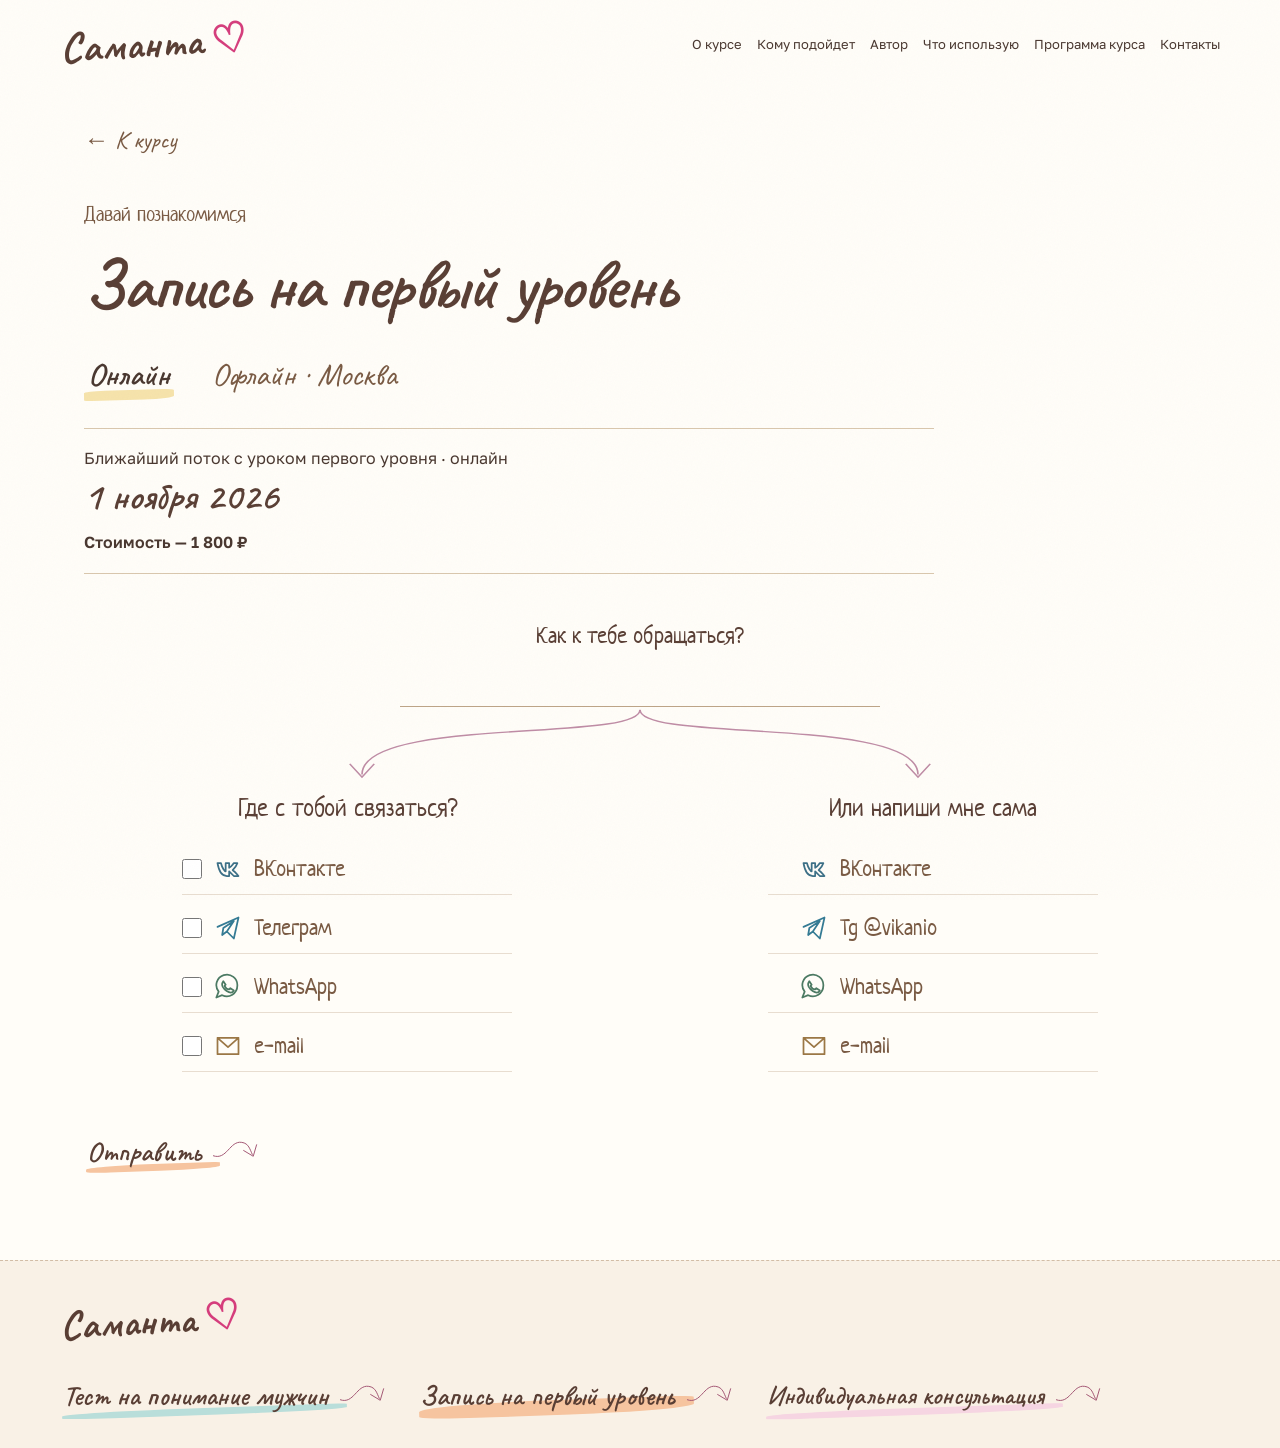
==== site/booking/index.html @ 92effe8f "Добавить подтверждение контактов перед отправкой" ====
<!doctype html><html lang="ru"><head><meta charset="utf-8"><meta name="viewport" content="width=device-width,initial-scale=1"><meta name="robots" content="noindex,nofollow"><title>Запись на встречу — Саманта</title><meta name="description" content="Запись на первый уровень курса Саманта и индивидуальную консультацию."><link rel="canonical" href="https://vikakhotian.github.io/types/booking/"><link rel="icon" href="../assets/favicon.svg" type="image/svg+xml"><link rel="preload" href="../assets/fonts/caveat.woff" as="font" type="font/woff" crossorigin><link rel="stylesheet" href="../styles.css?v=20"><link rel="stylesheet" href="../scrapbook.css?v=20"><link rel="stylesheet" href="../refinements.css?v=20"><link rel="stylesheet" href="../expressive.css?v=20"><link rel="stylesheet" href="../services.css?v=22"><script src="../site-config.js?v=21" defer></script><script src="../site-navigation.js?v=20" defer></script><script src="../page-shell.js?v=20" defer></script><script src="booking.js?v=22" defer></script></head><body class="booking-page"><a class="skip" href="#main">К содержанию</a><div class="reading-progress" aria-hidden="true"><span id="reading-progress"></span></div><header class="site-header"><a href="https://vikakhotian.github.io/types/" class="wordmark" aria-label="Саманта — на главную" data-site-home="">Саманта<span aria-hidden="true">♡</span></a><button id="menu-toggle" class="menu-toggle" aria-expanded="false" aria-controls="main-nav" aria-label="Открыть меню"><span></span><span></span></button><nav id="main-nav" aria-label="Основное меню"><a href="../#about-course">О курсе</a><a href="../#fit">Кому подойдет</a><a href="../#author">Автор</a><a href="../#methods">Что использую</a><a href="../#program">Программа курса</a><a href="https://vikakhotian.github.io/types/booking/" data-site-contact="">Контакты</a></nav></header><main id="main" class="service-main"><a class="service-back" data-site-home href="../">← К курсу</a><section class="booking-intro"><p class="service-kicker">Давай познакомимся</p><h1 id="booking-title">Запись на первый уровень</h1><div class="booking-tabs" role="tablist" aria-label="Формат первого уровня"><button class="booking-tab" id="format-online" type="button" role="tab" aria-selected="true" aria-controls="booking-offer-online" data-booking-format="online">Онлайн</button><button class="booking-tab" id="format-offline" type="button" role="tab" aria-selected="false" aria-controls="booking-offer-offline" tabindex="-1" data-booking-format="offline">Офлайн · Москва</button></div><div id="booking-offer"><div id="booking-offer-online" class="booking-offer" role="tabpanel" aria-labelledby="format-online"><p>Ближайший поток с уроком первого уровня · онлайн</p><p class="booking-date">1 ноября 2026</p><p class="booking-price">Стоимость — 1 800 ₽</p></div><div id="booking-offer-offline" class="booking-offer" role="tabpanel" aria-labelledby="format-offline" hidden><p>Предварительная дата урока первого уровня · офлайн</p><p class="booking-date">8 ноября 2026</p><p>Предварительная локация — лофт в центре Москвы</p><p class="booking-price">Стоимость — 3 500 ₽</p></div></div></section><div class="booking-choice-intro"><div class="form-field"><label for="booking-name">Как к тебе обращаться?</label><input id="booking-name" name="name" class="text-input" type="text" autocomplete="name" minlength="2" maxlength="80" required form="booking-form"></div><svg class="contact-branches" viewbox="0 0 1000 90" preserveaspectratio="none" fill="none" stroke="currentColor" stroke-width="1.5" aria-hidden="true"><path d="M500 3C500 40 250 10 250 76m-11-12 11 15 11-15M500 3C500 40 750 10 750 76m-11-12 11 15 11-15"></path></svg></div><div class="booking-layout"><noscript><style>#booking-form{display:none}</style><p>Для записи через форму включи JavaScript. Можно также <a href="https://t.me/vikanio">написать Вике в Telegram</a>.</p></noscript><form id="booking-form" novalidate><fieldset class="contact-methods"><legend>Где с тобой связаться?</legend><p class="field-help">Выбери один или несколько способов</p><div class="channel-options"><label><input type="checkbox" name="channel" value="vk"><svg class="contact-channel-icon channel-vk" viewbox="0 0 24 24" fill="none" stroke="currentColor" stroke-width="1.5" stroke-linecap="round" stroke-linejoin="round" aria-hidden="true"><path d="M3 7h3c1 4 3 7 4 7V7h3v4c2-1 3-3 4-4h3c-1 3-3 5-4 6 2 1 4 4 5 5h-4l-4-4v4h-2C6 18 4 13 3 7Z"></path></svg> ВКонтакте</label><label><input type="checkbox" name="channel" value="telegram"><svg class="contact-channel-icon channel-telegram" viewbox="0 0 24 24" fill="none" stroke="currentColor" stroke-width="1.5" stroke-linecap="round" stroke-linejoin="round" aria-hidden="true"><path d="m3 11 18-8-4 18-6-6-4 3 1-6 9-6-6 9"></path></svg> Телеграм</label><label><input type="checkbox" name="channel" value="whatsapp"><svg class="contact-channel-icon channel-whatsapp" viewbox="0 0 24 24" fill="none" stroke="currentColor" stroke-width="1.5" stroke-linecap="round" stroke-linejoin="round" aria-hidden="true"><path d="M20 11a9 9 0 0 1-13 8l-5 2 2-5A9 9 0 1 1 20 11Z"></path><path d="m8 7 2 3-1 1c1 2 2 3 4 3l1-1 3 2c-2 5-11-2-10-6Z"></path></svg> WhatsApp</label><label><input type="checkbox" name="channel" value="email"><svg class="contact-channel-icon channel-email" viewbox="0 0 24 24" fill="none" stroke="currentColor" stroke-width="1.5" stroke-linecap="round" stroke-linejoin="round" aria-hidden="true"><path d="M3 5h18v14H3Zm0 0 9 8 9-8"></path></svg> e-mail</label></div></fieldset><div id="channel-fields"><div class="channel-pane" data-channel="vk" hidden><label for="contact-vk">ID или короткое имя ВКонтакте</label><input id="contact-vk" class="text-input" name="vk" type="text" placeholder="id123456789" maxlength="100" autocomplete="off" disabled></div><div class="channel-pane" data-channel="telegram" hidden><label for="contact-telegram">Юзернейм в Телеграме</label><input id="contact-telegram" class="text-input" name="telegram" type="text" placeholder="@your_name" maxlength="64" autocomplete="off" disabled></div><div class="channel-pane" data-channel="whatsapp" hidden><label for="contact-whatsapp">Номер телефона для WhatsApp</label><input id="contact-whatsapp" class="text-input" name="whatsapp" type="tel" placeholder="+7 900 123-45-67" maxlength="30" autocomplete="tel" disabled></div><div class="channel-pane" data-channel="email" hidden><label for="contact-email">Твой e-mail</label><input id="contact-email" class="text-input" name="email" type="email" placeholder="name@example.com" maxlength="160" autocomplete="email" disabled></div></div><div class="booking-honeypot" aria-hidden="true"><label>Сайт<input name="website" type="text" tabindex="-1" autocomplete="off"></label></div><p id="booking-error" class="booking-error" role="alert"></p><button id="booking-submit" class="cta primary" type="submit" disabled>Отправить<svg xmlns="http://www.w3.org/2000/svg" class="action-arrow" viewbox="0 0 100 60" fill="none" stroke="currentColor" stroke-width="2" stroke-linecap="round" aria-hidden="true"><path d="M5 40C33 50 39 8 64 12c15 2 17 15 22 25M68 29l20 12 7-24"></path></svg></button></form><aside class="booking-aside"><h2>Или напиши мне сама</h2><div class="direct-contacts" aria-label="Контакты Вики"><a class="direct-social" data-direct-social="vk" target="_blank" rel="noopener noreferrer" href="https://vk.ru/vikanio"><svg class="direct-contact-icon channel-vk" viewbox="0 0 24 24" fill="none" stroke="currentColor" stroke-width="1.5" stroke-linecap="round" stroke-linejoin="round" aria-hidden="true"><path d="M3 7h3c1 4 3 7 4 7V7h3v4c2-1 3-3 4-4h3c-1 3-3 5-4 6 2 1 4 4 5 5h-4l-4-4v4h-2C6 18 4 13 3 7Z"></path></svg><span>ВКонтакте</span></a><a class="direct-social" data-direct-social="telegram" data-direct-telegram target="_blank" rel="noopener noreferrer" href="https://t.me/vikanio"><svg class="direct-contact-icon channel-telegram" viewbox="0 0 24 24" fill="none" stroke="currentColor" stroke-width="1.5" stroke-linecap="round" stroke-linejoin="round" aria-hidden="true"><path d="m3 11 18-8-4 18-6-6-4 3 1-6 9-6-6 9"></path></svg><span>Tg @vikanio</span></a><a class="direct-social" data-direct-social="whatsapp" target="_blank" rel="noopener noreferrer" href="https://wa.me/79162501475"><svg class="direct-contact-icon channel-whatsapp" viewbox="0 0 24 24" fill="none" stroke="currentColor" stroke-width="1.5" stroke-linecap="round" stroke-linejoin="round" aria-hidden="true"><path d="M20 11a9 9 0 0 1-13 8l-5 2 2-5A9 9 0 1 1 20 11Z"></path><path d="m8 7 2 3-1 1c1 2 2 3 4 3l1-1 3 2c-2 5-11-2-10-6Z"></path></svg><span>WhatsApp</span></a><a class="direct-social" data-direct-social="email" href="mailto:vhotyan@gmail.com"><svg class="direct-contact-icon channel-email" viewbox="0 0 24 24" fill="none" stroke="currentColor" stroke-width="1.5" stroke-linecap="round" stroke-linejoin="round" aria-hidden="true"><path d="M3 5h18v14H3Zm0 0 9 8 9-8"></path></svg><span>e-mail</span></a></div></aside></div><p id="booking-status" class="booking-status" role="status" aria-live="polite"></p></main><footer class="footer"><div class="footer-inner"><a class="wordmark" data-site-home href="https://vikakhotian.github.io/types/">Саманта<span aria-hidden="true">♡</span></a><div class="ctas"><a class="cta primary" data-site-test href="../test/">Тест на понимание мужчин<svg xmlns="http://www.w3.org/2000/svg" class="action-arrow" viewbox="0 0 100 60" fill="none" stroke="currentColor" stroke-width="2" stroke-linecap="round" aria-hidden="true"><path d="M5 40C33 50 39 8 64 12c15 2 17 15 22 25M68 29l20 12 7-24"></path></svg></a><a class="cta secondary" data-site-contact href="https://vikakhotian.github.io/types/booking/">Запись на первый уровень<svg xmlns="http://www.w3.org/2000/svg" class="action-arrow" viewbox="0 0 100 60" fill="none" stroke="currentColor" stroke-width="2" stroke-linecap="round" aria-hidden="true"><path d="M5 40C33 50 39 8 64 12c15 2 17 15 22 25M68 29l20 12 7-24"></path></svg></a><a class="cta consultation-footer" data-site-consultation href="https://vikakhotian.github.io/types/consultation/">Индивидуальная консультация<svg class="action-arrow" viewbox="0 0 100 60" fill="none" stroke="currentColor" stroke-width="2" stroke-linecap="round" aria-hidden="true"><path d="M5 40C33 50 39 8 64 12c15 2 17 15 22 25M68 29l20 12 7-24"></path></svg></a></div></div></footer><button id="back-top" class="back-top" aria-label="Наверх" hidden><svg class="icon " viewbox="0 0 24 24" fill="none" stroke="currentColor" stroke-width="1.5" stroke-linecap="round" stroke-linejoin="round" aria-hidden="true"><path d="M3 12h17m-6-6 6 6-6 6"></path></svg></button></body></html>
---- site/styles.css ----
@font-face{font-family:Caveat;src:url('assets/fonts/caveat.woff') format('woff');font-weight:400 700;font-display:swap}@font-face{font-family:Golos;src:url('assets/fonts/golostext.woff') format('woff');font-weight:400 900;font-display:swap}
:root{--paper:#fbf7ef;--ink:#263632;--green:#17473f;--rose:#a83d56;--pink:#f3d7d8;--line:#c9ccc0;--gold:#987744;--muted:#59645b;--hand:Caveat,'Segoe Print',cursive;--body:Golos,'Trebuchet MS',sans-serif;scroll-behavior:smooth;scroll-padding-top:100px;color:var(--ink);background:var(--paper);font-family:var(--body);font-size:16px}
*{box-sizing:border-box}body{margin:0;overflow-x:clip}body::before{content:'';position:fixed;inset:0;pointer-events:none;z-index:100;opacity:.035;background-image:url("data:image/svg+xml,%3Csvg xmlns='http://www.w3.org/2000/svg' width='150' height='150'%3E%3Cfilter id='n'%3E%3CfeTurbulence type='fractalNoise' baseFrequency='.7' numOctaves='3' stitchTiles='stitch'/%3E%3C/filter%3E%3Cpath fill='%23000' filter='url(%23n)' opacity='.6' d='M0 0h150v150H0z'/%3E%3C/svg%3E")}
button,a,input,summary{-webkit-tap-highlight-color:transparent}button,input{font:inherit}button,a{touch-action:manipulation}button{color:inherit}a{color:inherit;text-decoration-thickness:1px;text-underline-offset:5px}button{cursor:pointer}button[aria-disabled=true]{cursor:default}button:focus-visible,a:focus-visible,summary:focus-visible,input:focus-visible,[tabindex]:focus-visible{outline:3px solid var(--rose);outline-offset:5px}button:disabled{cursor:default}button:disabled svg{opacity:.28}img{max-width:100%}figure{margin:0}p{line-height:1.65;margin:0 0 18px}h1,h2,h3{margin:0;font-weight:600}h2{font-family:var(--hand);font-size:clamp(40px,4.8vw,62px);line-height:1.04;font-weight:600}section[id]{scroll-margin-top:105px}.section{max-width:1160px;margin:0 auto;padding:88px 0}.icon{width:24px;height:24px;display:block;flex-shrink:0}.sr-only{position:absolute;width:1px;height:1px;padding:0;margin:-1px;overflow:hidden;clip:rect(0,0,0,0);white-space:nowrap;border:0}.skip{position:fixed;top:10px;left:16px;z-index:300;background:var(--green);color:white;padding:12px 20px;transform:translateY(-150%)}.skip:focus{transform:translateY(0)}
.reading-progress{position:fixed;top:0;left:0;width:100%;height:3px;z-index:220;background:transparent}.reading-progress span{display:block;transform-origin:left;width:100%;height:100%;background:var(--rose);transform:scaleX(0)}.site-header{max-width:1280px;margin:0 auto;padding:22px 60px 18px;display:flex;align-items:center;justify-content:space-between;gap:30px;border-bottom:1px solid var(--line);position:relative;z-index:50}.wordmark{font-family:var(--hand);font-weight:700;font-size:40px;line-height:1;text-decoration:none;white-space:nowrap;display:flex;align-items:center;gap:10px;color:var(--green)}.wordmark span{font-size:35px;color:var(--rose);transform:rotate(-12deg)}.site-header nav{display:flex;gap:25px;align-items:center}.site-header nav a{font-size:13px;white-space:nowrap;text-decoration:none;padding:9px 0;border-bottom:1px solid transparent}.site-header nav a:hover{border-color:var(--rose);color:var(--rose)}.menu-toggle{display:none}
.hero{padding-top:52px;padding-bottom:72px;position:relative;display:grid;grid-template-columns:minmax(0,1fr) 330px;gap:42px;align-items:center}.course-label{font-family:var(--body);font-size:15px;font-weight:500;line-height:1.3;display:block;margin-bottom:14px;letter-spacing:.02em}.hero-title{display:block;font-family:var(--hand);font-size:clamp(62px,6.2vw,87px);line-height:.9;font-weight:600;letter-spacing:-.02em;color:var(--green);max-width:740px}.hero h1{margin-bottom:32px}.hero-statements{display:grid;gap:18px}.hero-statement p{margin:0}.statement-lead{font-weight:600;font-size:18px;line-height:1.55}.statement-detail{font-size:16px;line-height:1.65;color:var(--muted)}.hero-figure{position:relative;isolation:isolate;align-self:center}.hero-figure img{display:block;position:relative;z-index:2;width:100%;height:480px;object-fit:contain;object-position:center;filter:drop-shadow(0 8px 6px #2636320b)}.hero-outline{position:absolute;inset:8% 4% 3%;border:1px solid #b19b7a;border-radius:49% 46% 45% 51%;transform:rotate(5deg);z-index:0}.hero-outline:after{content:'';position:absolute;inset:7px -8px -5px 8px;border:1px solid #b19b7a55;border-radius:46% 49% 47% 50%}.drawn-arrow{width:155px;height:85px;color:var(--rose)}.hero-figure>.drawn-arrow{position:absolute;width:140px;bottom:-24px;left:-62px;transform:rotate(48deg);z-index:3}.ctas{display:flex;gap:12px;flex-wrap:wrap;margin-top:28px}.cta{border:1.3px solid var(--green);border-radius:4px 9px 5px 8px;background:none;min-height:52px;display:inline-flex;align-items:center;justify-content:space-between;gap:16px;padding:14px 18px;font-size:13px;font-weight:500;line-height:1.4;transition:background .18s}.cta svg{width:19px;height:19px}.cta.primary{background:var(--green);color:#fff}.cta.secondary{color:var(--green)}.cta.secondary:hover{background:#e4e9df}.cta.primary:hover{background:#113c34}
.topics-section{padding-top:60px;border-top:1px solid var(--line)}.intro{display:grid;grid-template-columns:1fr .95fr;gap:70px;align-items:start;margin-bottom:50px}.intro-title{font-size:47px;line-height:1.06;max-width:540px}.intro-copy{font-size:17px;margin:7px 0 0;max-width:520px}.carousel-shell{position:relative}.topic-track{display:grid;grid-auto-flow:column;grid-auto-columns:calc((100% - 40px)/3);gap:20px;overflow-x:auto;scroll-snap-type:x mandatory;scrollbar-width:none;padding:12px 1px 18px}.topic-track::-webkit-scrollbar,.review-track::-webkit-scrollbar{display:none}.insert{background:#fffcf5;border:1px solid #7f8d7a;border-radius:3px 6px 3px 4px;padding:18px 19px 27px;text-align:left;position:relative;display:flex;flex-direction:column;align-items:stretch;scroll-snap-align:start;box-shadow:3px 4px 0 #26363209;transition:border-color .15s}.insert:hover{border-color:var(--rose)}.insert:nth-child(3n+2){border-color:#bc8f96}.insert:nth-child(3n){border-color:#ab9a74}.insert-top{display:flex;justify-content:space-between;gap:8px;align-items:center}.insert-title{font-family:var(--hand);font-size:37px;line-height:1.05;font-weight:600;position:relative;z-index:1}.insert-title::after{content:'';position:absolute;left:-6px;right:-5px;height:15px;bottom:-1px;background:#dde6d5;z-index:-1;transform:rotate(-2deg);border-radius:40% 20% 30% 15%}.insert:nth-child(3n+2) .insert-title::after{background:#f3d7d8}.insert:nth-child(3n) .insert-title::after{background:#eee2c3}.insert-index{font-size:10px;color:var(--muted);letter-spacing:.05em}.scene{display:block;background-image:url('assets/scenes.webp');background-size:300% 300%;background-repeat:no-repeat;background-color:#fbf7ef;aspect-ratio:1}.scene-0{background-position:0 0}.scene-1{background-position:50% 0}.scene-2{background-position:100% 0}.scene-3{background-position:0 50%}.scene-4{background-position:50% 50%}.scene-5{background-position:100% 50%}.scene-6{background-position:0 100%}.scene-7{background-position:50% 100%}.scene-8{background-position:100% 100%}.insert .scene{margin:13px -6px 18px;mix-blend-mode:multiply}.insert-question{font-size:17px;line-height:1.55;min-height:80px;padding-bottom:10px}.enlarge{position:absolute;right:11px;bottom:10px;color:var(--green)}.enlarge .icon{width:15px;height:15px}.carousel-controls{display:flex;align-items:center;justify-content:center;gap:26px;margin-top:10px}.round-control{border:1px solid #a6afa0;width:42px;height:42px;display:inline-flex;align-items:center;justify-content:center;padding:10px;background:transparent;border-radius:50%;flex-shrink:0}.round-control:hover:not(:disabled){border-color:var(--green);background:#e4e9df}.round-control .icon{width:20px;height:20px}.left{transform:rotate(180deg)}.dots{display:flex;gap:0}.dots button{border:0;background:transparent;width:30px;height:36px;display:grid;place-items:center;padding:0}.dots button:before{content:'';display:block;width:8px;height:8px;border:1px solid var(--green);border-radius:50%;background:transparent}.dots button[aria-current=true]:before{background:var(--green)}.many-questions{font-family:var(--hand);font-weight:600;color:var(--rose);font-size:47px;line-height:1.2;text-align:right;margin:24px 30px 58px;transform:rotate(-3deg)}.course-summary{display:grid;grid-template-columns:1fr 1fr;gap:70px;padding-top:42px;border-top:1px dashed #bac1b0;align-items:start}.course-summary h2{font-size:40px;line-height:1.1}.course-summary p{font-size:17px;margin:0 0 12px}
.fit-section{display:grid;grid-template-columns:1fr 1fr;padding:0;border-top:1px solid var(--line);border-bottom:1px solid var(--line)}.fit-column{padding:48px 42px 46px 28px}.fit-column h2{font-size:48px;margin-bottom:28px}.fit-column.yes{background:#e9eee3;border-radius:5px 0 0 3px}.fit-column.no{border-left:1px solid var(--line);padding-left:45px;background:#f5ebe4}.fit-column.no h2{color:#793a40}.fit-column ul{list-style:none;padding:0;margin:0;display:grid;gap:23px}.fit-column li{display:flex;align-items:flex-start;gap:16px;font-size:16px;line-height:1.65}.fit-column li svg{width:24px;margin-top:4px;color:var(--green)}.fit-column.no li svg{width:19px;color:#934959}
.author-section{padding-top:100px;padding-bottom:70px}.author-heading{margin-bottom:40px}.author-heading h2{display:flex;align-items:baseline;gap:24px;flex-wrap:wrap}.author-label{font-family:var(--body);font-size:16px;line-height:1.5;font-weight:400}.author-name{font-family:var(--hand);font-size:74px;color:var(--green);line-height:1}.author-layout{display:grid;grid-template-columns:360px 1fr;gap:65px;align-items:start}.author-video{position:sticky;top:35px}.video-invite{font-family:var(--hand);font-size:31px;line-height:1.15;max-width:325px;padding-right:25px;margin:4px 0 35px}.author-video>.drawn-arrow{position:absolute;right:-12px;top:12px;width:100px;transform:rotate(-22deg)}.video-circle{position:relative;border-radius:50%;padding:7px;border:1px solid #a18b68;aspect-ratio:1;background:#fff}.video-circle:after{content:'';position:absolute;inset:-5px 3px 2px -4px;border:1px solid #9d8c6f66;border-radius:48% 51% 49% 48%;pointer-events:none}.video-circle video{display:block;width:100%;height:100%;object-fit:cover;border-radius:50%}.video-overlay{position:absolute;left:50%;top:50%;transform:translate(-50%,-50%);width:66px;height:66px;border-radius:50%;border:1px solid #fff;background:#17473fe8;color:#fff;display:grid;place-items:center;box-shadow:0 0 0 7px #fbf7ef33}.video-overlay svg{width:24px;height:24px;margin-left:3px}.video-overlay[hidden]{display:none}.player-controls{display:flex;align-items:center;gap:8px;margin-top:17px;max-width:100%}.player-controls .round-control{height:34px;width:34px;padding:8px;border-color:transparent}.player-controls .icon{width:16px;height:16px}.player-controls input{width:0;min-width:30px;flex:1;accent-color:var(--green);height:25px}.player-controls>span{font-size:11px;font-variant-numeric:tabular-nums;min-width:31px}.video-player:fullscreen{display:flex;flex-direction:column;align-items:center;justify-content:center;background:var(--paper);padding:25px}.video-player:fullscreen .video-circle{width:min(75vh,75vw)}.video-player:fullscreen .player-controls{width:400px;max-width:90vw}.video-error{font-size:13px;margin-top:12px}.author-notes{display:grid;gap:18px;padding-top:1px}.author-note{font-size:16px;line-height:1.75;padding:0 0 0 22px;border-left:1px solid #a0ad98;margin:0}.author-note.note-0{padding:21px 24px;background:#f0e3d4;border:0;border-radius:4px 15px 4px 3px;position:relative}.author-note.note-0:before{content:'';position:absolute;left:-13px;top:24px;border-width:8px 14px 8px 0;border-style:solid;border-color:transparent #f0e3d4 transparent transparent}.author-note.note-1{border:0;padding:0 4px;font-size:17px}.author-note.note-3{border-color:#b496a0}.author-note.note-5{border-color:#c5a76b}.author-note.note-6{background:#e9eee3;padding:20px 24px;border:0;border-radius:4px 4px 15px 4px}.author-note.note-7{font-family:var(--hand);font-size:34px;line-height:1.1;color:var(--green);border:0;padding-left:0}
.reviews-section{border-top:1px solid var(--line);padding-top:55px;padding-bottom:65px}.section-title-row{display:flex;justify-content:space-between;align-items:center;gap:24px;margin-bottom:30px}.section-title-row h2{font-size:51px}.review-controls{display:flex;gap:9px}.review-track{display:grid;grid-auto-flow:column;grid-auto-columns:270px;gap:20px;overflow-x:auto;scrollbar-width:none;scroll-snap-type:x mandatory;padding:8px 2px 16px}.review{text-align:left;border:0;border-top:1px solid #8d9f87;border-bottom:1px solid #8d9f87;background:transparent;padding:20px 8px 29px;position:relative;scroll-snap-align:start;min-height:180px}.review:nth-child(even){border-color:#b98f98}.review-author{display:flex;align-items:center;gap:10px;margin-bottom:14px}.review-avatar{width:41px;height:42px;border:1px solid var(--green);border-radius:46% 51% 45% 49%;display:grid;place-items:center;font-family:var(--hand);font-size:24px;flex-shrink:0;background:#e9eee3}.review:nth-child(even) .review-avatar{background:#f4dfe0}.review-name{font-size:12px;font-weight:500;line-height:1.5}.review-quote{display:-webkit-box;-webkit-line-clamp:4;-webkit-box-orient:vertical;overflow:hidden;font-size:13px;line-height:1.65}.review-more{position:absolute;bottom:9px;right:8px}.review-more svg{width:13px;height:13px}.review-footnote{font-size:11px;color:var(--muted);margin:12px 0 0}
.program-section{padding-top:65px;border-top:1px solid var(--line)}.program-section>h2{margin-bottom:42px;font-size:63px}.levels{padding-left:22px;position:relative}.levels:before{content:'';position:absolute;top:30px;bottom:30px;left:48px;border-left:1px dashed #8fa082}.level{position:relative;margin-bottom:12px;background:var(--paper);border:1px solid #c0c5b7;border-radius:4px 9px 4px 6px}.level:nth-child(3n+2){border-color:#d1b4b4}.level:nth-child(3n){border-color:#cbbb9a}.level summary{list-style:none;display:flex;align-items:center;gap:26px;cursor:pointer;padding:24px 25px 24px 0;min-height:104px}.level summary::-webkit-details-marker{display:none}.level-badge{margin-left:-23px;border:1px solid #8fa082;background:var(--paper);border-radius:46% 49% 51% 48%;width:54px;height:54px;display:grid;place-items:center;flex-shrink:0;transform:rotate(-5deg)}.level-badge svg{width:27px;height:27px;transform:rotate(5deg)}.level-heading{display:flex;align-items:baseline;flex-wrap:wrap;gap:7px 15px;flex:1;min-width:0}.level-number{font-size:12px;color:var(--muted);white-space:nowrap}.level-title{font-family:var(--hand);font-weight:600;font-size:35px;line-height:1.1;max-width:790px}.level-toggle{width:21px;height:21px;flex-shrink:0;position:relative}.level-toggle:before,.level-toggle:after{content:'';position:absolute;width:17px;height:1px;background:var(--green);left:2px;top:10px}.level-toggle:after{transform:rotate(90deg)}.level[open] .level-toggle:after{display:none}.level[open]{background:#fffdf8}.level-description{padding:0 68px 28px 57px;max-width:1000px}.level-description p{font-size:16px;line-height:1.8;margin:0 0 12px}.level-description p:last-child{margin:0}.program-cta{display:flex;justify-content:center;margin-top:32px}.program-cta .ctas{margin:0}.bonuses-section{padding-top:12px;padding-bottom:90px}.bonuses-section>h2{font-size:65px;margin-bottom:40px}.bonuses{display:grid;grid-template-columns:1fr 1fr 1fr;gap:25px}.bonus{border:1px solid #b09e7d;padding:28px 25px 26px;position:relative;background:#f4e8ce;border-radius:3px 4px 5px 3px;transform:rotate(-1deg)}.bonus-1{background:#e9eee3;border-color:#96a28b;transform:rotate(1deg)}.bonus-2{background:#f5e2e1;border-color:#ba9c9f;transform:rotate(-.5deg)}.bonus>.icon{width:35px;height:35px;margin-bottom:20px}.bonus p{font-size:16px;line-height:1.75;margin:0}.bonus-pin{position:absolute;left:calc(50% - 24px);top:-10px;width:49px;height:20px;background:#e4d4ae99;transform:rotate(6deg);border-left:2px dashed #f8f1e2;border-right:2px dashed #f8f1e2}
.footer{background:#e9eee3;border-top:1px solid #c0c5b7;padding:40px 30px 24px}.footer-inner{max-width:1160px;margin:auto;display:flex;align-items:center;justify-content:space-between;gap:25px;flex-wrap:wrap}.footer .ctas{margin:0}.demo-note{flex-basis:100%;font-size:11px;line-height:1.5;text-align:right;color:var(--muted);margin:0}.back-top{position:fixed;bottom:23px;right:23px;width:43px;height:43px;border:1px solid var(--green);background:var(--paper);color:var(--green);border-radius:47% 51% 49% 45%;display:grid;place-items:center;z-index:70}.back-top .icon{transform:rotate(-90deg);width:20px;height:20px}.back-top[hidden]{display:none}
.card-dialog{border:1px solid var(--green);border-radius:6px 12px 5px 9px;background:var(--paper);color:var(--ink);padding:32px 36px 34px;width:min(560px,calc(100vw - 32px));max-height:calc(100dvh - 40px);overflow:auto;box-shadow:6px 8px 0 #26363220}.card-dialog::backdrop{background:#1a3028b3;backdrop-filter:blur(3px)}.dialog-close{position:absolute;top:12px;right:12px;z-index:3;background:var(--paper);width:38px;height:38px}.dialog-scene{max-width:360px;margin:0 auto 12px;mix-blend-mode:multiply}.dialog-scene[hidden]{display:none}.card-dialog h2{font-size:46px;margin:8px 24px 20px 0;color:var(--green)}.card-dialog p{font-size:20px;line-height:1.6;margin-bottom:0}.card-dialog.review-dialog{padding-top:50px}.card-dialog.review-dialog h2{font-size:39px}
@media(min-width:1440px){.hero{grid-template-columns:minmax(0,1fr) 350px;gap:60px}.hero-figure img{height:505px}.hero-title{font-size:89px}.statement-detail{font-size:17px}.statement-lead{font-size:19px}}
@media(max-width:1250px){.section{margin-left:40px;margin-right:40px}.site-header{padding-left:40px;padding-right:40px}.site-header nav{gap:18px}.hero{grid-template-columns:minmax(0,1fr) 290px;gap:25px}.hero-figure img{height:440px}.hero-title{font-size:75px}.hero .ctas{gap:10px}.hero .cta{font-size:12px;padding:12px;gap:10px}.intro{gap:40px}.author-layout{grid-template-columns:320px 1fr;gap:45px}.level-title{font-size:32px}}
@media(max-width:980px){.site-header nav{gap:13px}.site-header nav a{font-size:11px}.wordmark{font-size:34px}.hero{grid-template-columns:minmax(0,1fr) 240px;gap:15px}.hero-title{font-size:65px}.hero-figure img{height:380px}.statement-lead{font-size:16px}.statement-detail{font-size:14px}.hero .ctas{flex-direction:column;align-items:flex-start}.hero .cta{min-width:270px;font-size:13px}.intro-title{font-size:40px}.intro-copy{font-size:15px}.insert{padding:15px 13px 23px}.insert-title{font-size:31px}.insert-question{font-size:15px}.fit-column{padding:35px 25px}.fit-column.no{padding-left:30px}.fit-column h2{font-size:42px}.fit-column li{font-size:14px;gap:12px}.author-layout{grid-template-columns:270px 1fr;gap:35px}.author-note{font-size:14px}.author-note.note-1{font-size:15px}.author-note.note-7{font-size:30px}.video-invite{font-size:28px}.player-controls{gap:2px}.player-controls .round-control{width:28px;height:30px;padding:6px}.level-title{font-size:29px}.bonuses{gap:17px}.bonus{padding:25px 19px}.bonus p{font-size:14px}}
@media(max-width:760px){:root{scroll-padding-top:80px}.section{margin-left:24px;margin-right:24px;padding-top:60px;padding-bottom:60px}.site-header{padding:18px 24px 15px;min-height:73px}.wordmark{font-size:34px}.wordmark span{font-size:27px}.menu-toggle{display:flex;flex-direction:column;gap:7px;justify-content:center;align-items:center;width:44px;height:40px;border:1px solid #a6afa0;border-radius:4px;background:transparent}.menu-toggle span{display:block;height:1px;width:20px;background:var(--green);transition:transform .15s}.menu-toggle[aria-expanded=true] span:first-child{transform:translateY(4px) rotate(45deg)}.menu-toggle[aria-expanded=true] span:last-child{transform:translateY(-4px) rotate(-45deg)}.site-header nav{display:none;position:absolute;top:calc(100% - 1px);left:0;right:0;padding:18px 24px 24px;background:var(--paper);border-bottom:1px solid var(--line);box-shadow:0 8px 10px #2636320a}.site-header nav.open{display:flex;flex-direction:column;gap:4px;align-items:stretch}.site-header nav a{font-size:16px;padding:12px 0}.hero{display:block;position:relative;padding-top:33px;padding-bottom:46px}.hero h1{padding-right:39%;min-height:206px;margin-bottom:20px;position:relative;z-index:3;pointer-events:none}.hero-title{font-size:56px;line-height:.94}.course-label{font-size:12px;margin-bottom:17px;max-width:120px}.hero-figure{position:absolute;right:-9px;top:48px;width:39%;height:202px}.hero-figure img{height:100%;width:100%;object-fit:contain}.hero-outline{inset:1% 4% 2%}.hero-figure>.drawn-arrow{display:none}.hero-statements{gap:18px}.statement-lead{font-size:17px}.statement-detail{font-size:15px;line-height:1.65}.hero .ctas{flex-direction:row;margin-top:25px;align-items:stretch;gap:10px}.hero .cta{min-width:0;width:100%;font-size:14px;min-height:52px;padding:14px 16px}.intro{grid-template-columns:1fr;gap:22px;margin-bottom:24px}.intro-title{font-size:40px;max-width:none}.intro-copy{font-size:16px;max-width:none;margin:0}.topic-track{grid-auto-columns:calc((100% - 16px)/2);gap:16px}.insert{padding:18px 15px 26px}.insert-title{font-size:34px}.insert-question{font-size:16px;min-height:110px}.carousel-controls{margin-top:7px;gap:15px}.many-questions{font-size:40px;text-align:center;margin:21px 0 40px}.course-summary{grid-template-columns:1fr;gap:20px;padding-top:32px}.course-summary h2{font-size:38px}.course-summary p{font-size:16px}.fit-section{padding:0;grid-template-columns:1fr}.fit-column{padding:32px 25px}.fit-column.no{border-left:0;border-top:1px solid var(--line);padding-left:25px}.fit-column h2{font-size:45px;margin-bottom:22px}.fit-column li{font-size:15px;gap:15px}.fit-column ul{gap:19px}.author-section{padding-top:64px;padding-bottom:55px}.author-heading{margin-bottom:28px}.author-heading h2{gap:12px}.author-label{font-size:14px}.author-name{font-size:64px}.author-layout{display:flex;flex-direction:column;gap:35px}.author-video{position:relative;top:auto;width:min(100%,350px);align-self:center}.video-invite{font-size:29px;max-width:300px;margin-bottom:22px}.author-video>.drawn-arrow{top:8px;right:-4px;width:85px}.player-controls{gap:8px}.player-controls .round-control{width:32px;height:32px;padding:7px}.author-notes{gap:19px}.author-note{font-size:16px}.author-note.note-1{font-size:16px}.author-note.note-7{font-size:32px}.section-title-row{gap:15px}.section-title-row h2{font-size:42px}.review-controls{gap:6px}.review-controls .round-control{width:34px;height:34px;padding:7px}.review-track{grid-auto-columns:260px}.review-footnote{font-size:11px}.program-section>h2{font-size:49px;margin-bottom:28px}.levels{padding-left:14px}.levels:before{left:36px}.level summary{gap:15px;padding:20px 18px 20px 0;min-height:101px}.level-badge{margin-left:-15px;width:44px;height:44px}.level-badge svg{width:24px;height:24px}.level-heading{display:block}.level-number{display:block;margin-bottom:5px}.level-title{font-size:28px;line-height:1.08;display:block}.level-toggle{width:16px}.level-toggle:after,.level-toggle:before{width:15px}.level-description{padding:0 25px 25px 45px}.level-description p{font-size:15px}.program-cta{margin-top:25px}.program-cta .ctas{flex-direction:column;width:100%;gap:10px}.program-cta .cta{font-size:14px}.bonuses-section{padding-top:0}.bonuses-section>h2{font-size:54px;margin-bottom:32px}.bonuses{grid-template-columns:1fr;gap:25px}.bonus{display:flex;align-items:flex-start;gap:22px;padding:27px 23px}.bonus>.icon{width:29px;height:29px;margin:2px 0 0}.bonus p{font-size:16px}.footer{padding:31px 24px 24px}.footer-inner{gap:22px}.footer .ctas{flex-direction:column;width:100%;gap:10px}.footer .cta{font-size:14px}.demo-note{text-align:left;font-size:10px}.back-top{right:13px;bottom:13px;width:39px;height:39px}.card-dialog{padding:30px 24px;width:calc(100vw - 28px)}.card-dialog h2{font-size:41px}.card-dialog p{font-size:18px}.dialog-scene{max-width:300px}}
@media(max-width:480px){.topic-track{grid-auto-columns:calc(100% - 38px);gap:16px}.insert-title{font-size:39px}.insert-question{font-size:18px;min-height:78px}.insert .scene{margin-top:6px;margin-bottom:15px}.topic-track .insert{padding:20px 22px 27px}.insert-top{gap:10px}.hero h1{padding-right:37%;min-height:216px}.hero-title{font-size:54px}.hero-figure{width:38%;top:60px;height:193px;right:-9px}.section-title-row h2{font-size:37px}.section-title-row{align-items:flex-start}.section-title-row .review-controls{padding-top:4px}.author-heading h2{display:block}.author-label{display:block;margin-bottom:10px}.level-title{font-size:27px}.level-description{padding-left:35px}.many-questions{font-size:37px}.intro-title{font-size:37px}}
@media(max-width:360px){.section{margin-left:18px;margin-right:18px}.site-header{padding-left:18px;padding-right:18px}.hero-title{font-size:47px}.hero-figure{height:180px}.hero h1{min-height:204px}.course-label{font-size:11px}.statement-lead{font-size:16px}.statement-detail{font-size:14px}.hero .cta{font-size:12px}.fit-column{padding-left:20px;padding-right:20px}.fit-column.no{padding-left:20px}.section-title-row h2{font-size:33px}.level summary{gap:10px}.level-title{font-size:25px}}
@media(prefers-reduced-motion:reduce){:root{scroll-behavior:auto}*,*:before,*:after{animation:none!important;transition:none!important}}

.relations>span{display:inline}.relations .icon{width:15px;height:15px;display:inline-block;vertical-align:-2px;margin-right:5px;color:var(--green)}.relations>span+span .icon{margin-left:6px}
@media(max-width:480px){.carousel-controls{gap:12px}.dots{min-width:0;max-width:calc(100% - 108px);flex-wrap:wrap;justify-content:center}.dots button{width:24px;height:28px}}
@media(max-width:360px){.insert-title{font-size:34px}}
html{overflow-x:clip}
html{scroll-padding-top:0}section[id]{scroll-margin-top:28px}
---- site/scrapbook.css ----
@font-face{font-family:Neucha;src:url('assets/fonts/neucha.woff') format('woff');font-weight:400;font-display:swap}
:root{--paper:#fff8ee;--ink:#332340;--green:#4d2a79;--rose:#b12e67;--pink:#f8c7dc;--line:#d8b6cf;--gold:#bd8b31;--muted:#655269;--note:Neucha,Caveat,cursive}
body::before{opacity:.045}.site-header{border:0;padding-top:23px;padding-bottom:17px;max-width:1280px}.wordmark{font-size:42px;color:#34204b;transform:rotate(-3deg)}.wordmark span{color:#d53d7c;font-size:40px}.site-header nav{gap:25px}.site-header nav a{font-size:13px;position:relative}.site-header nav a:hover{border-bottom-color:transparent}.site-header nav a:hover:after{content:'';position:absolute;left:0;right:0;bottom:5px;height:5px;background:#e2c1ed;transform:rotate(-3deg);z-index:-1}.reading-progress span{background:#b12e67}
.hero{max-width:1240px;margin-top:16px;margin-bottom:38px;padding:39px 40px 40px;grid-template-columns:minmax(0,1fr) 425px;gap:8px;border:1.5px solid #65506e;border-radius:7px 14px 5px 9px;background:#fffdf7;isolation:isolate;box-shadow:6px 7px 0 #e8d8e4;position:relative;align-items:start}.hero:before,.hero:after{content:'';position:absolute;width:76px;height:25px;background:#efd795a8;top:-12px;left:28px;transform:rotate(-7deg);border-left:2px dashed #fff8ee;border-right:2px dashed #fff8ee;z-index:4}.hero:after{left:auto;right:30px;transform:rotate(8deg);width:59px}.hero-copy{position:relative;z-index:3}.hero h1{margin-bottom:27px}.course-label{font-family:var(--note);font-size:19px;color:#61436b;margin-left:5px;margin-bottom:22px}.hero-title{font-size:81px;line-height:.94;color:#392056;letter-spacing:-.025em;transform:rotate(-3deg);transform-origin:left center;max-width:770px;position:relative;z-index:3;white-space:nowrap}.hero-title:after{content:'';position:absolute;left:35px;bottom:-11px;width:280px;height:11px;border-bottom:2px solid #9663b7;border-top:1px solid #9663b7;transform:rotate(-5deg);opacity:.75}.hero-statements{gap:13px;margin-top:30px}.hero-statement{display:grid;grid-template-columns:30px 1fr;gap:0 9px;padding:12px 15px 14px 9px;background:#f7e4ed;border:1px solid #d4a6c1;border-radius:4px 12px 5px 7px;position:relative;max-width:640px;transform:rotate(-.5deg)}.hero-statement:nth-child(2){background:#f7edc7;border-color:#cbb583;transform:rotate(.6deg);margin-left:14px;margin-right:-10px}.hero-statement:nth-child(3){background:#eee2f6;border-color:#bba1d0;transform:rotate(-.2deg);margin-right:2px}.promise-index{font-family:var(--hand);font-size:24px;color:#8d336a;grid-row:1/3;line-height:1.2;position:relative}.promise-index:after{content:'';position:absolute;width:27px;height:28px;border:1px solid #9e6894;border-radius:46% 49% 43% 51%;left:-2px;top:-2px}.hero-statement p{grid-column:2}.statement-lead{font-size:16px;line-height:1.5;font-weight:500;color:#3d2845}.statement-detail{font-size:14px;line-height:1.55;margin-top:3px!important;color:#604c63}.ink-mark{position:relative;z-index:1;white-space:nowrap;font-weight:600}.ink-mark:before{content:'';position:absolute;left:-2px;right:-3px;bottom:-1px;height:10px;background:#ed94bd80;transform:rotate(-2deg);z-index:-1;border-radius:40% 15% 30% 20%}.hero-statement:nth-child(2) .ink-mark:before{background:#d4b4ec}.hero-statement:nth-child(3) .ink-mark:before{background:#f3cf72}.relations .icon{color:#a63678;width:16px;height:16px}.hero-figure{align-self:start;position:relative;margin-top:79px;width:100%;z-index:1}.hero-figure img{height:510px;width:100%;object-fit:contain;object-position:center top;filter:none}.hero-outline{display:none}.hero-figure>.drawn-arrow{bottom:-20px;left:40px;transform:rotate(75deg);width:145px;height:85px;color:#9a5bb5}.hero-figure:after{content:'♡';font-family:var(--hand);font-size:71px;color:#c73e7f;position:absolute;right:14px;bottom:10px;transform:rotate(14deg)}
.ctas{gap:12px;margin-top:25px}.cta{min-height:64px;min-width:235px;border:0!important;border-radius:0!important;background-color:transparent!important;background-image:url("data:image/svg+xml,%3Csvg xmlns='http://www.w3.org/2000/svg' viewBox='0 0 320 72' preserveAspectRatio='none'%3E%3Cpath d='M7 3 313 3 307 11 315 19 307 27 315 35 307 43 315 51 307 59 313 69 7 69 13 59 5 51 13 43 5 35 13 27 5 19 13 11Z' fill='%23d6b8eb' stroke='%234b2d62' stroke-width='1.5'/%3E%3Cpath d='M24 11v50M296 11v50' stroke='%23936bad' stroke-width='1' stroke-dasharray='2 3'/%3E%3C/svg%3E");background-size:100% 100%;padding:16px 27px!important;font-family:var(--note);font-size:21px!important;font-weight:400;line-height:1.2;color:#3f2457!important;gap:13px;filter:drop-shadow(2px 3px 0 #68477615);transform:rotate(-1deg)}.cta.secondary{background-image:url("data:image/svg+xml,%3Csvg xmlns='http://www.w3.org/2000/svg' viewBox='0 0 320 72' preserveAspectRatio='none'%3E%3Cpath d='M7 3 313 3 307 11 315 19 307 27 315 35 307 43 315 51 307 59 313 69 7 69 13 59 5 51 13 43 5 35 13 27 5 19 13 11Z' fill='%23ffe3a0' stroke='%23834a64' stroke-width='1.5'/%3E%3Cpath d='M24 11v50M296 11v50' stroke='%23bd8d56' stroke-width='1' stroke-dasharray='2 3'/%3E%3C/svg%3E");transform:rotate(1deg)}.cta svg{width:22px;height:22px}.cta:hover{filter:drop-shadow(2px 3px 0 #68477626)}.hero .ctas{margin-right:-70px}.hero .cta{min-width:0;flex:1;font-size:18px!important;padding:15px 24px!important}
.topics-section{border-top:0;padding-top:48px}.intro{gap:70px;align-items:center;margin-bottom:38px}.intro-title{font-size:42px;padding:27px 30px;background:#f9d9e6;border:1.4px solid #a66a8c;border-radius:9px 31px 8px 23px;transform:rotate(-1.5deg);box-shadow:4px 4px 0 #f5e1d2;position:relative}.intro-title:after{content:'';position:absolute;bottom:-17px;right:35px;width:24px;height:24px;background:#f9d9e6;border-right:1.4px solid #a66a8c;border-bottom:1.4px solid #a66a8c;transform:skewY(25deg)}.intro-copy{font-size:18px;line-height:1.8;padding:12px 0;position:relative}.intro-copy:before{content:'“';font-family:var(--hand);font-size:100px;line-height:1;position:absolute;top:-49px;left:-25px;color:#cdb2dd}.topic-track{padding-top:23px;padding-bottom:21px}.insert{border:1.4px solid #8e739f;background:#fffdf7;border-radius:3px 7px 3px 5px;box-shadow:3px 4px 0 #ddc5dd73}.insert:nth-child(3n+2){border-color:#b8759a}.insert:nth-child(3n){border-color:#b89a59}.insert-title:after{background:#e5d0f2}.insert:nth-child(3n+2) .insert-title:after{background:#f7cadd}.insert:nth-child(3n) .insert-title:after{background:#f7e2a7}.insert-question{color:#3b2b41}.insert-index{color:#7b5c83}.scene{background-color:#fff8ee}.round-control{border-color:#a680bb;color:#60377f;background:#fffaf5}.round-control:hover:not(:disabled){background:#ead9f5;border-color:#6b4388}.dots button:before{border-color:#70438e}.dots button[aria-current=true]:before{background:#8b5eaa}.many-questions{font-size:50px;color:#b43575;margin-right:17px}.course-summary{border:0;grid-template-columns:.7fr 1.3fr;gap:40px;align-items:center;position:relative;margin-top:15px;padding:30px 0 10px}.course-summary h2{font-size:42px;line-height:1.15;color:#59316f;transform:rotate(-2deg);position:relative;padding:25px 22px}.course-summary h2:before{content:'';position:absolute;inset:3px -9px;border:1.7px solid #a275b7;border-radius:49% 43% 47% 52%;transform:rotate(-6deg);pointer-events:none}.course-summary>div{display:grid;grid-template-columns:1fr 1fr;gap:23px}.method-note,.practice-note{position:relative;padding:28px 24px 23px;border:1px solid #b9a2c6;background:#ece0f5;border-radius:4px 9px 4px 3px;transform:rotate(1.5deg);box-shadow:4px 4px 0 #dbcce2}.practice-note{background:#fce4aa;border-color:#c5aa76;transform:rotate(-1.5deg);margin-top:28px;margin-bottom:-15px;box-shadow:4px 4px 0 #eee2ca}.course-icon{width:43px;height:43px;color:#834996;margin-bottom:17px}.practice-note .course-icon{color:#b17a20}.course-summary p{font-size:16px;line-height:1.75;margin:0}
.fit-section{border:0;gap:27px;padding:28px 0 18px}.fit-column{padding:36px 32px 35px!important;border:1.5px solid #b191bb!important;border-radius:6px 14px 4px 8px!important;background:#f0e3f7!important;position:relative;transform:rotate(-.8deg);box-shadow:5px 5px 0 #e4d2e8}.fit-column.no{background:#fce1e8!important;border-color:#c28ca9!important;transform:rotate(.8deg);box-shadow:5px 5px 0 #efd7dc}.fit-column:before{content:'';width:65px;height:23px;position:absolute;left:36px;top:-12px;background:#f3db97c9;transform:rotate(-6deg);border-left:2px dashed #fff8ee;border-right:2px dashed #fff8ee}.fit-column.no:before{left:auto;right:30px;transform:rotate(8deg)}.fit-column h2{font-size:49px;color:#5c317d;margin-bottom:28px;position:relative}.fit-column.no h2{color:#a13368}.fit-column h2:after{content:'';display:block;width:65%;height:5px;border-top:2px solid currentColor;transform:rotate(-3deg);opacity:.6;margin-top:5px}.fit-column li{font-size:15px;line-height:1.75;gap:16px}.fit-column li svg{width:26px;height:26px;margin-top:0;color:#773e9a;background:#fff9f3;border:1px solid #b699c8;border-radius:47% 49% 45% 51%;padding:4px;transform:rotate(-8deg)}.fit-column.no li svg{width:25px;height:25px;color:#b23574;border-color:#cf91b0;background:#fff8f3}.fit-column ul{gap:23px}
.author-section{padding-top:101px}.author-heading{margin-bottom:40px;padding-left:5px}.author-label{font-family:var(--note);font-size:25px;color:#79517c;transform:rotate(-2deg)}.author-name{font-size:80px;color:#50316d;transform:rotate(-3deg);position:relative}.author-name:after{content:'';position:absolute;height:10px;left:0;right:0;bottom:-5px;background:#edb5d5a1;z-index:-1;transform:rotate(-2deg)}.author-layout{grid-template-columns:345px 1fr;gap:55px}.author-video{padding-top:5px}.video-invite{font-family:var(--note);font-size:27px;color:#65406e;transform:rotate(-3deg);line-height:1.25;margin-bottom:30px}.author-video>.drawn-arrow{color:#b23c78;top:35px;right:-8px;transform:rotate(10deg)}.video-circle{padding:9px;border:1.5px solid #83539f;background:#fff8ef;box-shadow:6px 5px 0 #e8d4ef}.video-circle:after{inset:-6px 4px 2px -5px;border:1px solid #be81b6;border-radius:48% 51% 49% 47%;transform:rotate(-7deg)}.video-overlay{background:#7e4aa6e8;border-color:#fff8ef;box-shadow:0 0 0 6px #fff8ef77}.player-controls{background:#f0e3f6;border:1px solid #b49cc2;border-radius:5px 12px 5px 9px;padding:5px 7px;gap:4px}.player-controls .round-control{background:transparent}.player-controls input{accent-color:#8651a5;min-width:24px}.player-controls>span{min-width:29px;font-size:10px}.player-controls .round-control{width:29px;height:31px;padding:7px}.video-rate{border:1px solid #ac85bf;background:#fff9ed;border-radius:4px 7px 4px 6px;font-family:var(--note);font-size:15px;min-width:45px;min-height:30px;padding:2px 5px;color:#63407e}.author-notes{grid-template-columns:1fr 1fr;gap:22px}.author-note{border:0;padding:0;font-size:15px;line-height:1.75}.author-note.note-0,.author-note.note-1{grid-column:1/-1}.author-note.note-0{background:#f9dce9;border:1px solid #d4a8c1;border-radius:7px 17px 5px 8px;padding:23px 25px;transform:rotate(-.5deg)}.author-note.note-0:before{border-right-color:#f9dce9}.author-note.note-1{padding:0 8px;font-family:var(--note);font-size:22px;line-height:1.5;transform:rotate(.2deg)}.chapter-card{padding:24px 21px 21px;border:1px solid #bba1cd;background:#eee0f6;border-radius:3px 9px 5px 4px;position:relative;transform:rotate(-1deg);margin-top:7px}.chapter-2020{grid-column:1/-1;background:#f8ecc9;border-color:#c9b680;transform:rotate(.6deg)}.chapter-2023{transform:rotate(-1deg)}.chapter-2024{background:#f7dce5;border-color:#c99bb2;transform:rotate(.7deg)}.chapter-year{font-family:var(--hand);font-size:27px;line-height:1;color:#71448d;position:absolute;top:-16px;left:19px;padding:3px 12px;background:#fff9ef;transform:rotate(-5deg);border:1px solid #b799c4;border-radius:48% 44% 49% 41%}.chapter-card .author-note{font-size:14px;padding:0;border:0;margin:0 0 12px}.chapter-card .author-note:last-child{margin:0}.author-note.note-6{grid-column:1/-1;background:#f0e4f6;border:1px solid #c2a5d1;border-radius:5px 5px 16px 5px;padding:24px;position:relative}.author-note.note-6:after{content:'♡';position:absolute;right:5px;bottom:-20px;font-family:var(--hand);font-size:48px;line-height:1;color:#be3677;transform:rotate(-12deg)}.author-note.note-7{grid-column:1/-1;font-family:var(--hand);font-size:36px;color:#9b3677;transform:rotate(-2deg);padding-left:8px}
.reviews-section{border-top:0;padding-top:38px;padding-bottom:55px;position:relative}.reviews-section:before{content:'';display:block;position:absolute;top:0;left:0;right:0;height:4px;border-top:1px dashed #b087c0;transform:rotate(-.3deg)}.section-title-row h2{font-size:51px;color:#633b80}.review-track{grid-auto-columns:150px;gap:13px;padding-top:12px;padding-bottom:16px}.review{border:1px solid #bc9acb!important;border-radius:4px 8px 3px 6px;background:#fffdf7;min-height:104px;height:104px;padding:10px 10px 20px;box-shadow:2px 3px 0 #e6d3e8;transform:rotate(-.5deg);overflow:hidden}.review:nth-child(even){border-color:#c68eac!important;transform:rotate(.6deg);background:#fff5f8}.review-author{gap:7px;margin-bottom:7px;min-height:28px}.review-avatar{background-image:url('assets/avatars.webp')!important;background-size:400% 400%!important;background-repeat:no-repeat!important;width:29px;height:29px;border:1px solid #b58dc7;border-radius:50%;display:block;font-size:0;background-color:#fff5e8!important;flex-shrink:0;overflow:hidden}.avatar-0{background-position:0 5.556%}.avatar-1{background-position:33.333% 5.556%}.avatar-2{background-position:66.666% 5.556%}.avatar-3{background-position:100% 5.556%}.avatar-4{background-position:0 50%}.avatar-5{background-position:33.333% 50%}.avatar-6{background-position:66.666% 50%}.avatar-7{background-position:100% 50%}.avatar-8{background-position:0 94.444%}.avatar-9{background-position:33.333% 94.444%}.avatar-10{background-position:66.666% 94.444%}.review-name{font-size:9px;line-height:1.25;font-weight:500;overflow-wrap:anywhere}.review-quote{font-size:10px;line-height:1.4;-webkit-line-clamp:2;color:#4c3754}.review-more{bottom:5px;right:7px}.review-more svg{width:10px;height:10px}.review-footnote{font-size:10px;color:#705579}.review-controls .round-control{width:36px;height:36px}.dialog-avatar{width:78px;height:78px;border:1.5px solid #a071bc;margin:0 0 18px!important}.dialog-avatar[hidden]{display:none}
.program-section{border-top:0;padding-top:49px}.program-section>h2{font-size:66px;color:#543073;transform:rotate(-1deg);margin-bottom:48px}.levels{padding-left:31px}.levels:before{left:48px;border-left:2px dashed #c099d8;transform:rotate(-.4deg)}.level{border:0!important;border-radius:5px 14px 4px 8px;background:#eee0f7;box-shadow:3px 3px 0 #e0cde9;margin-bottom:21px;transform:rotate(-.25deg)}.level:nth-child(3n+2){background:#f9dce9;box-shadow:3px 3px 0 #ecd1de;transform:rotate(.3deg)}.level:nth-child(3n){background:#f9edc9;box-shadow:3px 3px 0 #e9dfc2;transform:rotate(-.4deg)}.level summary{padding-top:22px;padding-bottom:23px;gap:24px;min-height:109px}.level-badge{width:64px;height:64px;margin-left:-31px;border:1.5px solid #9761b5;background:#e3c3f1;box-shadow:2px 2px 0 #fff9ee;transform:rotate(-9deg);border-radius:44% 50% 43% 51%}.level-badge svg{width:32px;height:32px;color:#6e3694;stroke-width:1.8}.level:nth-child(3n+2) .level-badge{background:#f4aecd;border-color:#be608d;border-radius:50% 43% 49% 45%;transform:rotate(7deg)}.level:nth-child(3n+2) .level-badge svg{color:#a12f64;transform:rotate(-7deg)}.level:nth-child(3n) .level-badge{background:#f6d778;border-color:#b79036;transform:rotate(-5deg)}.level:nth-child(3n) .level-badge svg{color:#94681d}.level-number{font-family:var(--note);font-size:18px;color:#79518d}.level-title{font-size:35px;color:#482b58}.level-heading{gap:7px 18px}.level-toggle:before,.level-toggle:after{height:1.5px;background:#7a459c}.level-description{padding-left:58px}.level-description p{font-size:16px;color:#493250}.level[open]{background:#fffaf4;outline:1px solid #bea0cf}.program-cta{margin-top:36px}.program-cta .cta{min-width:290px}
.bonuses-section>h2{color:#6d438b;transform:rotate(-2deg)}.bonus{background:#fce3a6;border-color:#bf9e60;box-shadow:3px 4px 0 #eadbc1}.bonus-1{background:#ecd7f6;border-color:#ad8ac2;box-shadow:3px 4px 0 #e2d0e9}.bonus-2{background:#f8cddd;border-color:#c38ba5;box-shadow:3px 4px 0 #ecd5de}.bonus>.icon{color:#9d6a24;stroke-width:1.7}.bonus-1>.icon{color:#79429b}.bonus-2>.icon{color:#b23b75}.bonus p{color:#4b3452}.bonus-pin{background:#eed891b5}.footer{background:#f0e0f5;border-top:1px dashed #ad82bf;position:relative}.footer .wordmark{font-size:49px}.footer .ctas{gap:17px}.footer .cta{min-width:280px}.demo-note{color:#755880}.back-top{background:#f4e7fb;border-color:#986cb3;color:#683b85;transform:rotate(-5deg)}.card-dialog{border:1.5px solid #9770ac;background:#fff9ef;box-shadow:7px 8px 0 #6f3d8b44}.card-dialog::backdrop{background:#392544b8}.card-dialog h2{color:#744294}.dialog-scene{mix-blend-mode:multiply}.card-dialog.review-dialog{background:#fff8ed;border-radius:5px 20px 5px 11px}
@media(min-width:1440px){.hero{grid-template-columns:minmax(0,1fr) 445px;gap:10px}.hero-title{font-size:86px}.hero-figure img{height:530px}.statement-lead{font-size:17px}.statement-detail{font-size:15px}}
@media(max-width:1250px){.hero{margin-left:25px;margin-right:25px;padding:35px 30px;grid-template-columns:minmax(0,1fr) 350px;gap:14px}.hero-title{font-size:76px}.hero-figure{margin-top:94px}.hero-figure img{height:470px}.hero .ctas{margin-right:-60px}.hero .cta{font-size:17px!important}.author-layout{grid-template-columns:305px 1fr;gap:40px}.chapter-card{padding:23px 18px 18px}.author-note.note-1{font-size:21px}.player-controls{gap:2px}.course-summary{grid-template-columns:.7fr 1.3fr;gap:30px}.course-summary>div{gap:18px}.course-summary h2{font-size:38px}.method-note,.practice-note{padding:24px 20px}.course-summary p{font-size:15px}}
@media(max-width:980px){.site-header nav{gap:15px}.site-header nav a{font-size:11px}.hero{grid-template-columns:minmax(0,1fr) 270px;padding:32px 25px}.hero-title{font-size:65px}.hero-figure{margin-top:100px}.hero-figure img{height:410px}.hero .ctas{flex-direction:row;margin-right:-155px}.hero .cta{font-size:17px!important;min-width:0}.hero-statement{padding:11px 12px 12px 8px;grid-template-columns:26px 1fr;gap:0 7px}.promise-index{font-size:22px}.promise-index:after{width:25px;height:26px}.statement-lead{font-size:15px}.statement-detail{font-size:13px}.intro{gap:40px}.intro-title{font-size:37px;padding:25px}.intro-copy{font-size:16px}.course-summary{grid-template-columns:1fr;gap:25px}.course-summary h2{max-width:500px;text-align:center;margin:auto;font-size:40px;padding:20px 25px}.course-summary>div{gap:25px;max-width:700px;margin:auto}.practice-note{margin-top:12px}.fit-column{padding:30px 24px!important}.fit-column h2{font-size:43px}.fit-column li{font-size:14px}.author-layout{grid-template-columns:270px 1fr;gap:32px}.author-notes{gap:20px 16px}.chapter-card{grid-column:1/-1}.author-note.note-0{padding:20px}.author-note.note-1{font-size:20px}.chapter-card .author-note{font-size:14px}.player-controls{flex-wrap:wrap;justify-content:center}.player-controls input{flex-basis:90px}.video-rate{font-size:13px}.program-cta .cta{min-width:270px}.footer .cta{min-width:245px}.level-title{font-size:31px}.level-number{font-size:17px}}
@media(max-width:760px){.site-header{padding:18px 24px 14px}.wordmark{font-size:36px}.wordmark span{font-size:33px}.menu-toggle{border-color:#b08ac4;background:#f1e1f8;transform:rotate(2deg)}.menu-toggle span{background:#65417d}.site-header nav{background:#fff7ef;border-bottom:1px solid #b78bc6}.site-header nav a{font-size:16px}.hero{display:block;margin:13px 16px 33px;padding:27px 19px 27px;border-radius:5px 11px 4px 7px;box-shadow:4px 5px 0 #e5d1e6}.hero:before{width:60px;left:17px;height:21px;top:-10px}.hero:after{right:18px;width:45px;height:20px;top:-10px}.hero h1{padding-right:36%;min-height:218px;margin-bottom:12px;z-index:2;pointer-events:none}.course-label{font-size:17px;max-width:190px;margin-bottom:20px;margin-left:0;white-space:nowrap}.hero-title{font-size:58px;line-height:.98;white-space:normal;transform:rotate(-4deg);max-width:300px}.hero-title:after{left:10px;width:155px;height:6px;bottom:-9px}.hero-figure{position:absolute;top:40px;right:-8px;width:42%;height:255px;margin:0;z-index:1}.hero-figure img{height:100%;object-position:right top}.hero-figure>.drawn-arrow{display:none}.hero-figure:after{font-size:43px;right:9px;bottom:-3px}.hero-statements{gap:14px;margin-top:17px;position:relative;z-index:3}.hero-statement{padding:12px 12px 13px 8px;grid-template-columns:26px 1fr;gap:0 8px;max-width:none}.hero-statement:nth-child(2){margin-left:7px;margin-right:-3px}.hero-statement:nth-child(3){margin-right:0}.statement-lead{font-size:15px;line-height:1.5}.statement-detail{font-size:13px;line-height:1.65}.promise-index{font-size:22px}.relations .icon{width:13px;height:13px}.hero .ctas{margin-right:0;margin-top:22px;flex-direction:column;gap:9px}.hero .cta{width:100%;min-width:0;min-height:64px;font-size:21px!important;padding:16px 28px!important}.hero .cta svg{width:23px;height:23px}.topics-section{padding-top:28px;padding-bottom:65px}.intro{grid-template-columns:1fr;gap:30px;margin-bottom:30px}.intro-title{font-size:37px;padding:25px 24px;border-radius:8px 24px 6px 20px}.intro-copy{font-size:16px;line-height:1.8;padding-left:5px;padding-right:4px}.intro-copy:before{font-size:85px;top:-27px;left:-14px}.insert-title{font-size:36px}.insert-question{font-size:17px}.many-questions{font-size:42px;margin:24px 0 33px}.course-summary{padding-top:18px;gap:35px;margin:0}.course-summary h2{font-size:36px;line-height:1.15;padding:20px 17px}.course-summary h2:before{inset:0 -3px}.course-summary>div{grid-template-columns:1fr 1fr;gap:16px}.method-note,.practice-note{padding:23px 16px 22px}.practice-note{margin-top:27px;margin-bottom:-10px}.course-summary p{font-size:14px;line-height:1.7}.course-icon{width:35px;height:35px}.fit-section{padding-top:24px;padding-bottom:22px;grid-template-columns:1fr;gap:29px}.fit-column{padding:30px 25px!important;transform:rotate(-.5deg)}.fit-column.no{transform:rotate(.5deg)}.fit-column h2{font-size:44px;margin-bottom:26px}.fit-column li{font-size:15px;line-height:1.75}.author-section{padding-top:66px;padding-bottom:54px}.author-heading{margin-bottom:25px}.author-heading h2{display:block}.author-label{font-size:24px;display:block;margin-bottom:9px}.author-name{font-size:69px;display:inline-block}.author-layout{display:flex;gap:35px}.author-video{width:min(100%,345px);padding-top:0}.author-video>.drawn-arrow{right:1px;top:27px;width:85px}.video-invite{font-size:27px;margin-bottom:22px;max-width:290px}.player-controls{flex-wrap:nowrap;gap:3px}.player-controls input{flex-basis:0}.author-notes{width:100%;grid-template-columns:1fr 1fr;gap:23px 17px}.author-note{font-size:15px}.author-note.note-0{padding:22px}.author-note.note-1{font-size:22px;padding:0 5px}.chapter-card{grid-column:auto;padding:25px 19px 20px}.chapter-2020{grid-column:1/-1}.chapter-card .author-note{font-size:14px;line-height:1.75}.chapter-year{font-size:26px}.author-note.note-6{padding:22px}.author-note.note-7{font-size:33px;line-height:1.15}.reviews-section{padding-top:37px;padding-bottom:48px}.section-title-row h2{font-size:42px}.review-track{grid-auto-columns:145px;gap:12px}.review-controls{gap:5px}.review-controls .round-control{width:32px;height:32px;padding:7px}.review{min-height:104px;height:104px}.review-footnote{font-size:10px}.program-section{padding-top:35px;padding-bottom:58px}.program-section>h2{font-size:49px;line-height:1.06;margin-bottom:34px}.levels{padding-left:23px}.levels:before{left:33px}.level{margin-bottom:19px}.level summary{gap:15px;padding:20px 16px 20px 0;min-height:110px}.level-badge{width:52px;height:52px;margin-left:-24px}.level-badge svg{width:28px;height:28px}.level-heading{display:block}.level-number{font-size:16px;margin-bottom:6px;line-height:1}.level-title{font-size:29px;line-height:1.12}.level-description{padding:0 22px 25px 36px}.level-description p{font-size:15px}.program-cta .cta{min-width:0;min-height:65px;font-size:23px!important}.bonuses-section{padding-top:0;padding-bottom:64px}.bonuses-section>h2{font-size:56px}.bonus{padding:27px 23px}.bonus p{font-size:16px}.footer{padding:31px 24px 23px}.footer .wordmark{font-size:44px}.footer .cta{min-width:0;font-size:23px!important;min-height:65px}.footer .ctas{gap:12px}.card-dialog.review-dialog h2{font-size:37px}.card-dialog p{font-size:18px;line-height:1.65}}
@media(max-width:480px){.hero h1{min-height:205px;padding-right:30%}.hero-title{font-size:52px;max-width:230px;line-height:.98}.hero-figure{top:44px;right:-3px;width:44%;height:230px}.hero-figure:after{font-size:40px;right:7px;bottom:1px}.hero-statements{margin-top:15px}.hero-statement{grid-template-columns:23px 1fr;gap:0 7px;padding:11px 11px 12px 7px}.promise-index{font-size:20px}.promise-index:after{width:23px;height:24px}.statement-lead{font-size:14px}.statement-detail{font-size:12px;line-height:1.65}.hero .cta{font-size:20px!important}.insert-title{font-size:39px}.section-title-row h2{font-size:37px}.section-title-row{align-items:flex-start}.review-controls{padding-top:4px}.author-notes{grid-template-columns:1fr}.chapter-card{grid-column:1/-1}.chapter-card .author-note{font-size:15px}.chapter-2023{margin-right:15px}.chapter-2024{margin-left:12px}.course-summary>div{gap:14px}.course-summary p{font-size:13px}.method-note,.practice-note{padding:21px 14px}.course-icon{width:31px;height:31px;margin-bottom:12px}.level-title{font-size:27px}.fit-column li{font-size:14px}.fit-column{padding:29px 23px!important}.fit-column h2{font-size:42px}}
@media(max-width:360px){.hero{margin-left:12px;margin-right:12px;padding-left:16px;padding-right:16px}.hero-title{font-size:46px;max-width:195px}.hero h1{min-height:190px;padding-right:28%}.course-label{font-size:15px;max-width:140px;margin-bottom:18px}.hero-figure{height:211px;top:42px;width:43%}.hero .cta{font-size:18px!important}.statement-lead{font-size:13px}.statement-detail{font-size:12px}.hero-statement{gap:0 6px;padding-left:6px;grid-template-columns:23px 1fr}.promise-index{font-size:19px}.promise-index:after{width:22px;height:23px}.intro-title{font-size:33px;padding:23px 20px}.course-summary h2{font-size:33px}.course-summary>div{grid-template-columns:1fr;gap:24px;margin-left:8px;margin-right:8px}.practice-note{margin:0}.course-summary p{font-size:15px}.method-note,.practice-note{padding:24px}.section-title-row h2{font-size:33px}.level summary{gap:12px;padding-right:12px}.level-title{font-size:25px}.level-badge{width:47px;height:47px}.level-badge svg{width:25px;height:25px}.author-note.note-1{font-size:21px}.author-name{font-size:62px}.player-controls{gap:1px;padding-left:4px;padding-right:4px}.player-controls .round-control{width:26px}.video-rate{min-width:39px;font-size:12px}.video-invite{font-size:25px}.review-track{grid-auto-columns:140px}}

.cta.primary{background-image:url("data:image/svg+xml,%3Csvg xmlns='http://www.w3.org/2000/svg' viewBox='0 0 320 72' preserveAspectRatio='none'%3E%3Cpath d='M7 3 313 3 307 11 315 19 307 27 315 35 307 43 315 51 307 59 313 69 7 69 13 59 5 51 13 43 5 35 13 27 5 19 13 11Z' fill='%23d6b8eb' stroke='%234b2d62' stroke-width='1.5'/%3E%3Cpath d='M24 11v50M296 11v50' stroke='%23936bad' stroke-width='1' stroke-dasharray='2 3'/%3E%3C/svg%3E")!important}
@media(max-width:760px){.statement-lead{font-size:16px}.statement-detail{font-size:14px;line-height:1.65}}
@media(max-width:480px){.hero-figure{top:70px}.statement-lead{font-size:15px}.statement-detail{font-size:14px;line-height:1.65}.hero-statement{padding-top:13px;padding-bottom:14px}}
@media(max-width:360px){.hero-figure{top:65px}.statement-lead{font-size:14px}.statement-detail{font-size:13px}}
---- site/refinements.css ----
@font-face{font-family:Marck;src:url('assets/fonts/marckscript.woff') format('woff');font-display:swap}
:root{--paper:#fffdf8;--ink:#392c39;--green:#713c69;--rose:#ae3e63;--muted:#655762;--line:#dbcbd2}
body{background:#fffdf8}h2,.level-title{font-family:Marck,Caveat,cursive;font-weight:400}.wordmark,.hero-title{font-family:Caveat,cursive}.hero{box-shadow:none;background:#fffefb;border-color:#dccbd6;grid-template-columns:minmax(0,1fr) 400px;gap:24px}.hero:before,.hero:after,.hero-outline,.hero-figure:after,.bonus-pin,.fit-column:before{display:none!important}.hero-title{color:#593152}.hero-title:after{border-color:#c98da7}.hero-figure{margin-top:70px}.hero-figure img{height:470px}.hero-statement,.hero-statement:nth-child(2),.hero-statement:nth-child(3){background:none;border:0;border-bottom:1px solid #eadde2;border-radius:0;transform:none;margin-left:0;margin-right:0;padding:12px 0 16px;gap:0 14px}.hero-statement:last-child{border:0}.statement-lead{font-size:17px}.statement-detail{font-size:15px;line-height:1.6}.promise-index{color:#a6476a}.promise-index:after{border-color:#d7a4b8}.recognition-cue{display:inline-block;font-family:Neucha,cursive;font-size:21px;color:#713c69;padding:1px 5px;margin-top:7px;background:#f7e4ec;border-radius:4px;line-height:1.35}.recognition-cue:nth-child(2n){background:#e9f1f1;color:#3b6265}.role-grid{display:grid!important;grid-template-columns:repeat(3,minmax(0,1fr));gap:12px 10px;margin-top:13px!important}.role-item{display:flex!important;align-items:center;gap:8px;font-size:13px;line-height:1.3}.relations .role-item>.icon{width:30px;height:30px;flex-shrink:0;background:#f9e3eb;border-radius:50%;padding:6px;margin:0!important;color:#ac4369}.role-item:nth-child(2n)>.icon{background:#e5efef;color:#40747a}.role-item:nth-child(3n)>.icon{background:#f1e9f6;color:#7c5593}
.cta,.cta.primary,.cta.secondary,.hero .cta{background-image:none!important;filter:none!important;transform:none!important;border:1.5px solid #a85a7a!important;border-radius:12px!important;min-height:57px;padding:14px 21px!important;font-family:Golos,sans-serif;font-size:14px!important;font-weight:500;text-decoration:none;justify-content:center;box-shadow:0 4px 0 #e4c1d0;transition:transform .1s,box-shadow .1s,background-color .15s}.cta.primary{background-color:#a13d67!important;color:#fff!important;border-color:#8c3158!important;box-shadow:0 4px 0 #702443}.cta.secondary{background-color:#fff7fa!important;color:#883653!important}.cta:hover{background-color:#f6dce7!important}.cta.primary:hover{background-color:#8c3158!important}.cta:active,.cta.was-pressed{transform:translateY(3px)!important;box-shadow:0 1px 0 #d8a9bb!important}.cta[aria-disabled=true]{opacity:.8}.hero .ctas{margin-right:0}.cta svg{width:19px;height:19px}.hero .cta{font-size:13px!important}.intro{align-items:start;gap:65px}.intro-title{background:none;border:0;box-shadow:none;transform:none;padding:0;font-size:34px}.intro-title:after{display:none}.speech-first,.speech-second{display:block;background:#fff5f9;border:1.4px solid #c58ca6;padding:20px 25px;border-radius:22px 22px 22px 3px;line-height:1.2;position:relative}.speech-second{margin:16px 0 0 35px;background:#fffdfa;border-color:#d0b9c8;border-radius:22px 22px 3px 22px}.intro-copy{padding-top:20px}.insert-top{justify-content:center}.insert-title{font-size:39px}.insert-question{text-align:center;padding:0 7px 12px;line-height:1.55}.insert .scene{margin-top:18px}.many-questions{font-size:38px;transform:rotate(-2deg);color:#a84067}.course-summary{grid-template-columns:.8fr 1.2fr;gap:45px}.course-summary h2{font-size:37px;transform:none;padding:8px 0;line-height:1.25}.course-summary h2:before{display:none}.method-note,.practice-note{background:none;border:0;border-left:2px solid #d5a6b9;border-radius:0;transform:none;box-shadow:none;padding:15px 20px;margin:0}.practice-note{border-color:#91b7b5}.course-summary p{font-family:Neucha,cursive;font-size:22px;line-height:1.5}.course-icon{color:#a85a7a;width:34px;height:34px}.practice-note .course-icon{color:#528181}.fit-column,.fit-column.no{background:#fffafb!important;box-shadow:3px 4px 0 #eadde5;border-color:#bd8ba5!important;border-radius:20px 5px 17px 7px!important}.fit-column.no{background:#f9fbfb!important;border-color:#9ab5b6!important;border-radius:5px 18px 6px 20px!important}.fit-column h2{color:#8c3e63;font-size:40px}.fit-column.no h2{color:#3f6c6e}.fit-column strong{font-weight:650;color:#4e3047}.fit-column.no strong{color:#315b5d}.fit-column li svg{background:#f4d6e4}.fit-column.no li svg{background:#deeeee;border-color:#94b5b5;color:#406f70}
.author-layout{display:grid;grid-template-columns:minmax(0,1fr) 345px;gap:65px}.author-notes{display:flex;flex-direction:column;gap:20px}.author-note,.author-note.note-0,.author-note.note-1,.author-note.note-6{border:0;background:none;box-shadow:none;transform:none;padding:0 8px;font-family:Golos,sans-serif;font-size:16px;line-height:1.8;margin:0}.author-note.note-0:before,.author-note.note-6:after{display:none}.author-note.note-2,.author-note.note-4,.author-note.note-5{position:relative;padding-top:15px}.author-note.note-2:before,.author-note.note-4:before,.author-note.note-5:before{content:'↳';position:absolute;font-family:Caveat,cursive;color:#b06a8d;font-size:39px;left:-28px;top:-5px;transform:rotate(13deg)}.author-note.note-7{padding:13px 8px 0;color:#a53f6c;font-size:31px}.author-name{font-size:76px}.author-label{color:#78596d}.author-video{grid-column:2;position:sticky;top:30px}.video-invite{color:#765166}.player-controls{background:#fff8fb;border-color:#c69eb4}.video-circle{box-shadow:none;border-color:#bb86a0}.video-circle:after{border-color:#d8b3c5}.video-overlay{background:#a34d7fe8}.video-rate{width:68px;padding:4px 3px;background:#fff;font-family:Golos,sans-serif;font-size:12px;min-height:33px}.review{box-shadow:1px 2px 0 #eadbe2}.review-track,.topic-track{overscroll-behavior-x:contain;touch-action:pan-x pan-y}.level{background:#fcf6fa;box-shadow:2px 3px 0 #eadde5}.level:nth-child(3n+2){background:#fdf6f8;box-shadow:2px 3px 0 #ecdee4}.level:nth-child(3n){background:#f4f9f8;box-shadow:2px 3px 0 #ddeae8}.level-number{font-family:Golos,sans-serif;font-weight:650;font-size:17px;color:#8c3e68}.level-title{font-size:30px}.level-badge{background:#ecd6f4}.level:nth-child(3n+2) .level-badge{background:#f4bdd2}.level:nth-child(3n) .level-badge{background:#bfe2df;border-color:#669b98}.level:nth-child(3n) .level-badge svg{color:#3a7773}.bonus{background:#f6e4ee;box-shadow:2px 4px 0 #e5d8df}.bonus-1{background:#e9f2f0;border-color:#88b1ab;box-shadow:2px 4px 0 #dce8e4}.bonus-2{background:#eee5f5}.footer{background:#faf0f5}.course-summary h2,.program-section>h2,.bonuses-section>h2,.section-title-row h2{color:#69445f}.author-note .ink-mark:before{background:#edc6d8}.level[open]{outline-color:#ccb2c3}
@media(max-width:1250px){.hero{grid-template-columns:minmax(0,1fr) 320px;gap:18px}.hero .ctas{margin-right:0}.hero .cta{font-size:12px!important;min-width:0}.author-layout{grid-template-columns:minmax(0,1fr) 305px;gap:50px}}
@media(max-width:980px){.hero{grid-template-columns:minmax(0,1fr) 250px}.hero .ctas{flex-direction:column}.hero .cta{font-size:14px!important}.hero-figure img{height:380px}.role-grid{grid-template-columns:repeat(2,minmax(0,1fr))}.author-layout{grid-template-columns:minmax(0,1fr) 270px;gap:35px}.course-summary{grid-template-columns:1fr}.course-summary h2{max-width:none;text-align:left;font-size:35px}.intro-title{font-size:30px}}
@media(max-width:760px){.hero{display:block}.hero h1{min-height:220px}.hero-figure{top:62px;width:39%;height:220px;margin:0}.hero-figure img{height:100%}.hero-statement{padding:14px 0 19px;grid-template-columns:24px minmax(0,1fr);gap:0 10px}.statement-lead{font-size:16px}.statement-detail{font-size:14px}.recognition-cue{font-size:20px;margin-top:6px}.role-grid{grid-template-columns:repeat(2,minmax(0,1fr));gap:14px 7px}.role-item{font-size:13px}.relations .role-item>.icon{width:29px;height:29px}.hero .cta{font-size:14px!important}.hero .ctas{gap:14px}.intro{gap:25px}.intro-title{font-size:28px}.speech-first,.speech-second{padding:20px}.speech-second{margin-left:24px}.course-summary>div{grid-template-columns:1fr;gap:17px}.course-summary h2{font-size:32px;padding:0}.course-summary p{font-size:22px}.method-note,.practice-note{padding:12px 19px}.fit-column h2{font-size:35px}.author-layout{display:flex;flex-direction:column;gap:38px}.author-notes{order:0}.author-video{order:1;position:relative;top:auto;width:min(100%,345px)}.author-note,.author-note.note-0,.author-note.note-1,.author-note.note-6{font-size:15px;padding-left:10px}.author-note.note-2,.author-note.note-4,.author-note.note-5{padding-left:10px;padding-top:11px}.author-note.note-2:before,.author-note.note-4:before,.author-note.note-5:before{left:-15px;font-size:30px;top:-1px}.author-note.note-7{font-size:29px;padding:0 10px}.author-label{font-size:23px}.author-name{font-size:66px}.level-title{font-size:26px}.level-number{font-size:16px;margin-bottom:8px}.program-section>h2{font-size:43px}.section-title-row h2{font-size:35px}.many-questions{font-size:34px}.footer .cta,.program-cta .cta{font-size:15px!important;min-height:57px}.intro-copy{padding-top:0}}
@media(max-width:360px){.hero h1{min-height:200px}.hero-figure{top:67px;width:39%;height:190px}.statement-lead{font-size:15px}.statement-detail{font-size:14px}.role-item{font-size:12px}.role-grid{gap:13px 4px}.relations .role-item>.icon{width:25px;height:25px;padding:5px}.hero .cta{font-size:13px!important}.recognition-cue{font-size:19px}.intro-title{font-size:26px}.level-title{font-size:24px}.level-number{font-size:15px}.fit-column h2{font-size:32px}.fit-column li{font-size:14px}}
---- site/expressive.css ----
h2,.level-title{font-family:Caveat,'Segoe Print',cursive;font-weight:600}.course-label{font-family:Neucha,cursive;font-size:22px!important;letter-spacing:.02em;color:#9c345c!important;font-weight:600;display:inline-block;border-bottom:2px solid #d688a2;padding:0 5px 5px;transform:rotate(-2deg)}.recognition-cue{color:#54394a;background:#ffd6e0;transform:rotate(-2deg);border-radius:5px 2px 4px 1px;padding:2px 7px}.recognition-cue:nth-child(2){background:#cae8f3;transform:rotate(1deg)}.recognition-cue:nth-child(3){background:#ead2f2;transform:rotate(-1deg)}.recognition-cue:nth-child(4){background:#ffe3b7;transform:rotate(2deg)}.recognition-cue:nth-child(5){background:#cbe9d7;transform:rotate(-1deg)}.recognition-cue:nth-child(6){background:#f6d3bc;transform:rotate(1deg)}.relations .role-item>.icon{border-radius:43% 26% 39% 22%;background:#f8ccdb;color:#94314f;transform:rotate(-7deg);stroke-width:1.6;width:33px;height:33px;padding:6px}.relations .role-item:nth-child(2)>.icon{background:#cce7f3;color:#326275;transform:rotate(6deg)}.relations .role-item:nth-child(3)>.icon{background:#d9c9eb;color:#674582;transform:rotate(-4deg)}.relations .role-item:nth-child(4)>.icon{background:#ffe1b5;color:#946229;transform:rotate(7deg)}.relations .role-item:nth-child(5)>.icon{background:#cce9d7;color:#3f7153;transform:rotate(-5deg)}.relations .role-item:nth-child(6)>.icon{background:#f4cfbd;color:#8a4f36;transform:rotate(5deg)}.role-item{font-size:14px;gap:9px}.hero-figure{margin-top:69px}.hero-figure img{height:450px}.hero{box-shadow:none}.hero .ctas{gap:23px}.cta,.cta.primary,.cta.secondary,.hero .cta,.footer .cta,.program-cta .cta{background:none!important;border:0!important;border-radius:0!important;box-shadow:none!important;filter:none!important;transform:none!important;min-width:0;min-height:58px;padding:8px 3px!important;font-family:Caveat,cursive;font-size:28px!important;font-weight:600;position:relative;justify-content:flex-start;gap:10px;color:#814263!important;text-decoration:none;isolation:isolate}.cta:before{content:'';position:absolute;left:2px;right:42px;bottom:10px;height:11px;z-index:-1;background:#f3d4df;border-radius:60% 19% 45% 13%;transform:rotate(-2deg);transition:height .16s,background .16s}.cta.secondary:before{background:#d5e8e5}.cta .action-arrow{width:48px;height:36px;flex-shrink:0;stroke:currentColor}.cta:hover:before{height:23px;background:#ecc1d2}.cta.secondary:hover:before{background:#bfdcd6}.cta:active,.cta.was-pressed{color:#4b2340!important;transform:translateY(2px)!important}.cta.was-pressed:before{height:28px}.cta:focus-visible{outline:2px dashed #9a5775;outline-offset:5px}.cta[aria-disabled=true]{opacity:1}.hero .cta{font-size:26px!important;flex:initial;max-width:100%}.hero .cta .action-arrow{width:40px}.ctas{gap:22px}.hero-title:after{border-color:#c2829b}.intro{display:block;margin-bottom:28px}.intro-title{font-size:37px;line-height:1.2;transform:rotate(-1deg);max-width:950px;background:none;padding:0}.speech-first,.speech-second{display:block;padding:0;background:none;border:0;border-radius:0;box-shadow:none;max-width:none}.speech-second{margin:8px 0 0 24px;font-size:40px;color:#9d426d;position:relative}.speech-second:after{content:'';width:110px;height:65px;display:inline-block;position:absolute;right:70px;top:-10px;background:url("data:image/svg+xml,%3Csvg xmlns='http://www.w3.org/2000/svg' viewBox='0 0 150 80'%3E%3Cpath d='M5 15C78-5 134 8 127 60m-17-13 18 16 15-20' fill='none' stroke='%23b87399' stroke-width='2.2' stroke-linecap='round'/%3E%3C/svg%3E") center/contain no-repeat}.intro-copy{display:block;font-size:17px;line-height:1.8;max-width:940px;margin:32px 0 0;padding:0}.intro-copy:before{display:none}.many-questions{font-family:Caveat,cursive;font-size:41px}.course-summary{gap:40px;grid-template-columns:.9fr 1.1fr}.course-summary h2{font-size:39px;line-height:1.15;position:relative}.course-summary h2:after{content:'';display:block;width:160px;height:70px;position:relative;left:50px;margin:5px 0 -20px;background:url("data:image/svg+xml,%3Csvg xmlns='http://www.w3.org/2000/svg' viewBox='0 0 180 90'%3E%3Cpath d='M5 15C80-5 150 10 147 65m-18-13 19 18 15-20' fill='none' stroke='%23b17494' stroke-width='2' stroke-linecap='round'/%3E%3C/svg%3E") center/contain no-repeat;transform:rotate(-48deg)}.course-summary>div{gap:26px}.method-note,.practice-note{border:0;display:flex;flex-direction:column;align-items:center;padding:0 10px;background:none;box-shadow:none}.course-summary p{font-family:Caveat,cursive;font-weight:600;font-size:29px;line-height:1.25;text-align:center}.cocktail-drawing{width:83px;height:98px;color:#a24870;transform:rotate(-8deg);margin-bottom:14px}.practice-note .cocktail-drawing{color:#558b86;transform:rotate(9deg)}.cocktail-drawing>path:nth-child(2){stroke:#bd8b43}.fit-column,.fit-column.no{background:#fce8ef!important;border:0!important;border-radius:16px 7px 32px 7px!important;box-shadow:4px 5px 0 #dfc9d4;filter:drop-shadow(0 1px 1px #74526315);transform:rotate(-1deg);padding:39px 33px!important;position:relative}.fit-column.no{background:#e5f0ed!important;box-shadow:4px 5px 0 #c8deda;transform:rotate(1deg);border-radius:7px 20px 7px 30px!important}.fit-column:after{content:'';position:absolute;right:0;bottom:0;width:27px;height:27px;background:#fffdf8;clip-path:polygon(100% 0,100% 100%,0 100%);border-radius:1px}.fit-column h2{font-family:Caveat,cursive;font-size:46px}.fit-column h2:after{border:0;height:8px;background:#e6adc5;border-radius:40% 10% 50% 13%;transform:rotate(-2deg);width:70%}.fit-column.no h2:after{background:#b5d9d0}.fit-column strong{font-weight:700}.author-section{max-width:1070px;padding-top:70px;padding-bottom:55px}.author-heading{margin-bottom:27px}.author-label{font-family:Neucha,cursive;font-size:20px}.author-name{font-size:51px;line-height:1.15}.author-name:after{height:6px;background:#efd4e0}.author-layout{grid-template-columns:minmax(0,1fr) 300px;gap:50px}.author-notes{gap:13px}.author-note,.author-note.note-0,.author-note.note-1,.author-note.note-6{font-size:14px;line-height:1.75}.author-note.note-7{font-family:Caveat,cursive;font-size:29px;padding-top:5px}.video-invite{font-size:23px;max-width:260px}.author-video>.drawn-arrow{width:77px;right:0;top:22px}.video-circle{padding:6px}.player-controls{gap:2px;padding:4px}.player-controls .round-control{width:26px;padding:5px}.player-controls input{min-width:20px}.player-controls>span{min-width:28px}.video-rate{width:61px;font-size:11px;min-width:55px}.volume-panel{margin-top:10px;padding:10px 13px;background:#fff9fc;border:1px solid #d8b8c9;border-radius:5px;display:flex;align-items:center;gap:14px}.volume-panel[hidden]{display:none}.volume-panel label{font-size:12px}.volume-panel input{width:100%;accent-color:#a6557b}.editorial-smile{display:inline-block;width:24px;height:24px;color:#ad567e;vertical-align:-6px;margin-left:5px;transform:rotate(-8deg)}.editorial-smile svg{display:block;width:100%;height:100%}.real-avatar{background-image:url('assets/review-portraits.webp')!important;background-size:200% 100%!important}.portrait-alexandra-tursunova{background-position:0 50%!important}.portrait-alexander-andreev{background-position:100% 50%!important}.level-badge{display:flex;flex-direction:column;align-items:center;justify-content:center;gap:1px}.level-step-number{font-family:Caveat,cursive;font-size:25px;font-weight:700;line-height:.9;color:#6e3d7e}.level-badge svg{width:24px;height:24px}.level-number{font-weight:700;font-size:18px;letter-spacing:.01em}.level-title{font-family:Caveat,cursive;font-size:34px}.program-section>h2{font-family:Caveat,cursive;font-size:60px}.level:nth-child(3n+2) .level-step-number{color:#9c3f66}.level:nth-child(3n) .level-step-number{color:#3c7570}.bonus{background:#fbe2eb;border:0;box-shadow:4px 5px 0 #e8d2dc;border-radius:22px 5px 18px 6px;transform:rotate(-2deg);padding:32px 27px;position:relative;min-height:240px}.bonus-1{background:#e3f0eb;border:0;box-shadow:4px 5px 0 #cfe0d8;border-radius:5px 23px 6px 18px;transform:rotate(1deg)}.bonus-2{background:#eee1f5;border:0;box-shadow:4px 5px 0 #ddcfe4;transform:rotate(-.8deg)}.bonus:after{content:'';position:absolute;bottom:0;right:0;width:31px;height:31px;clip-path:polygon(100% 0,100% 100%,0 100%);background:#fffdf8}.bonus>.icon{width:39px;height:39px}.bonus p{font-size:16px;line-height:1.7}.footer .ctas{gap:28px}.footer .wordmark{font-size:40px}.test-shell{max-width:960px;margin:55px auto 90px;padding:40px 30px;text-align:center;position:relative;min-height:55vh}.test-shell h1{font-family:Caveat,cursive;font-weight:600;font-size:clamp(44px,6vw,74px);line-height:1.05;color:#6a355b}.test-shell .course-label{margin-bottom:25px}.test-shell>p{max-width:590px;margin:18px auto;line-height:1.7}.test-status{font-family:Caveat,cursive;font-size:38px;color:#a65179}.test-illustration{font-family:Caveat,cursive;font-size:110px;line-height:1;color:#be91ae;transform:rotate(-12deg);margin:25px 0 0}.test-shell .ctas{justify-content:center;margin-top:30px}.test-footer{text-align:center;padding:25px;font-family:Caveat,cursive;font-size:24px;color:#9a7188;border-top:1px dashed #d8b8c9}
@media(max-width:1250px){.author-section{margin-left:40px;margin-right:40px}.hero .cta{font-size:25px!important}.hero-figure img{height:430px}.course-summary{grid-template-columns:.85fr 1.15fr}.course-summary p{font-size:27px}.author-layout{grid-template-columns:minmax(0,1fr) 285px;gap:40px}}
@media(max-width:980px){.hero .ctas{gap:8px}.hero .cta{font-size:27px!important}.hero-figure img{height:370px}.course-summary{grid-template-columns:1fr;gap:25px}.course-summary h2{font-size:39px;max-width:600px}.course-summary h2:after{display:none}.course-summary>div{gap:45px}.author-layout{grid-template-columns:minmax(0,1fr) 265px;gap:32px}.author-note,.author-note.note-0,.author-note.note-1,.author-note.note-6{font-size:14px}.player-controls{flex-wrap:wrap}.player-controls input{min-width:40px}.bonus{padding:27px 21px}.level-title{font-size:31px}}
@media(max-width:760px){.hero-figure img{height:100%}.hero .ctas{gap:10px}.hero .cta{font-size:28px!important;justify-content:space-between;padding:8px 3px!important;min-height:55px;line-height:1.1}.hero .cta .action-arrow{width:47px}.course-label{font-size:20px!important}.recognition-cue{font-size:20px;padding:2px 7px}.relations .role-item>.icon{width:32px;height:32px;padding:6px}.role-item{font-size:14px}.intro-title{font-size:32px;line-height:1.25}.speech-second{font-size:35px;margin:13px 0 0 15px}.speech-second:after{position:relative;right:auto;top:0;width:85px;height:45px;display:block;margin:0 0 -18px auto}.intro-copy{font-size:16px;margin-top:26px;line-height:1.8}.many-questions{font-size:36px}.course-summary h2{font-size:36px;line-height:1.2}.course-summary p{font-size:27px}.course-summary>div{grid-template-columns:1fr 1fr;gap:18px}.method-note,.practice-note{padding:0 4px}.cocktail-drawing{width:72px;height:88px;margin-bottom:14px}.fit-column,.fit-column.no{padding:34px 25px!important}.fit-column h2{font-size:43px}.fit-column li{font-size:15px}.author-section{margin-left:24px;margin-right:24px;padding-top:62px;padding-bottom:45px}.author-label{font-size:19px}.author-name{font-size:49px}.author-layout{display:flex;gap:32px}.author-video{width:min(100%,310px)}.author-note,.author-note.note-0,.author-note.note-1,.author-note.note-6{font-size:14px;line-height:1.8}.author-note.note-7{font-size:27px}.author-video>.drawn-arrow{width:75px;top:25px;right:0}.video-invite{font-size:25px;max-width:275px}.player-controls{flex-wrap:nowrap}.level-title{font-size:29px}.level-number{font-size:17px}.level-step-number{font-size:22px}.level-badge svg{width:20px;height:20px}.program-section>h2{font-size:46px}.program-cta .cta,.footer .cta{font-size:28px!important}.bonus{min-height:0;display:flex;gap:24px;padding:30px 24px}.bonus>.icon{width:34px;height:34px}.bonus p{font-size:16px}.test-shell{margin:30px auto 60px;padding:30px 24px}.test-shell h1{font-size:51px}.test-shell .ctas{flex-direction:column;align-items:center;gap:15px}.test-shell .cta{font-size:28px!important}.test-shell>p{font-size:16px}}
@media(max-width:480px){.course-summary p{font-size:25px}.course-summary>div{gap:15px}.hero .cta{font-size:26px!important}.fit-column h2{font-size:40px}.fit-column li{font-size:14px}.role-item{font-size:13px}.hero-figure{height:215px;top:72px}.hero h1{min-height:211px}.hero-figure img{height:100%}.level-title{font-size:27px}.level-number{font-size:16px}.editorial-smile{width:22px;height:22px}}
@media(max-width:360px){.hero .cta{font-size:23px!important}.hero .cta .action-arrow{width:38px}.course-label{font-size:18px!important}.recognition-cue{font-size:19px}.relations .role-item>.icon{width:28px;height:28px;padding:5px}.role-item{font-size:12px}.intro-title{font-size:30px}.speech-second{font-size:33px}.course-summary>div{grid-template-columns:1fr;gap:32px}.course-summary p{font-size:28px}.method-note,.practice-note{flex-direction:row;gap:20px;align-items:center}.cocktail-drawing{width:65px;height:88px;flex-shrink:0;margin:0}.method-note p,.practice-note p{text-align:left}.author-section{margin-left:18px;margin-right:18px}.author-name{font-size:44px}.level-title{font-size:25px}.program-section>h2{font-size:42px}.program-cta .cta,.footer .cta{font-size:25px!important}.test-shell h1{font-size:43px}.fit-column h2{font-size:37px}}

/* Paper inserts: one brown ink, a pink heart and small yellow accents. */
:root{--ink:#49372f;--green:#593e34;--rose:#b24b72;--muted:#6b5b51;--line:#d7c9ba;--paper:#fffdf8}
body{background:var(--paper)}
.wordmark,.hero-title,h2,.level-title,.level-number,.author-name,.author-label,.many-questions,.speech-second,.course-summary h2,.course-summary p,.author-note.note-7,.program-section>h2,.bonuses-section>h2,.section-title-row h2,.test-shell h1,.test-status{color:#593e34}
.wordmark span{color:#d53d7c}
.course-label{color:#593e34!important;border-color:#edb5c9}
.statement-lead,.statement-detail,.insert-question,.level-description p,.bonus p,.review-quote,.review-name{color:var(--ink)}
.promise-index{color:#765447}.promise-index:after{border-color:#ba9b88}
.hero{
 display:grid;grid-template-columns:minmax(0,1.35fr) minmax(0,1fr);
 grid-template-areas:'title portrait' 'promises portrait' 'actions actions';
 align-items:end;gap:0 32px;padding:36px 40px 32px;
 border:1px solid #8b7463;border-radius:3px 5px 2px 4px;
 background:#fffef9;outline:1px solid #e7c85b;outline-offset:-7px;
}
.hero-copy{display:contents}
.hero h1{grid-area:title;min-width:0;min-height:0;padding:0;margin:0 0 15px}
.hero-title{font-size:clamp(60px,6.3vw,84px);white-space:normal;max-width:none;line-height:1;transform:rotate(-2deg)}
.hero-title:after{border-color:#d28ca5;width:56%;left:12px;bottom:-8px}
.hero-statements{grid-area:promises;min-width:0;margin-top:14px;gap:10px}
.hero-statement{container-type:inline-size;max-width:none}
.hero .ctas{grid-area:actions;flex-direction:row;align-items:center;justify-content:flex-start;gap:16px 38px;margin:27px 0 0;padding-top:5px}
.hero .cta{width:auto;flex:initial;min-width:0}
.hero-figure{grid-area:portrait;position:relative;align-self:end;width:100%;height:auto;margin:0 0 2px;top:auto;right:auto}
.hero-figure img{display:block;width:100%;height:auto;max-height:650px;object-fit:contain;object-position:center bottom}
.hero-figure>.drawn-arrow{display:block;position:absolute;left:-22px;bottom:-27px;width:105px;height:65px;transform:rotate(82deg);color:#b5798f}
.recognition-grid{display:grid!important;grid-template-columns:repeat(3,max-content);gap:6px 8px;align-items:start;margin-top:9px!important}
.recognition-cue{margin:0;font-size:21px;white-space:nowrap;justify-self:start}
@container(max-width:360px){.recognition-grid{grid-template-columns:repeat(2,max-content)}}
.cta,.cta.primary,.cta.secondary,.hero .cta,.footer .cta,.program-cta .cta,
.cta:hover,.cta.primary:hover,.cta.secondary:hover,.cta:active,.cta.was-pressed{
 background:transparent!important;background-image:none!important;box-shadow:none!important;
 color:#593e34!important;filter:none!important;transition:color .16s;
}
.cta:before,.cta.secondary:before{height:7px;bottom:9px;background:#f6d5e2;transition:transform .18s;transform:rotate(-2deg);border-radius:50% 10% 45% 18%}
.cta.secondary:before{background:#f5e39c}
.cta:hover:before,.cta.secondary:hover:before,.cta.was-pressed:before{height:7px;background:#f6d5e2;transform:translateY(2px) rotate(-1deg)}
.cta.secondary:hover:before,.cta.secondary.was-pressed:before{background:#f5e39c}
.cta .action-arrow{transition:transform .18s;color:#a05270}
.cta:hover .action-arrow{transform:translate(3px,-2px)}
.cta:active,.cta.was-pressed{transform:translateY(1px)!important}
.cta:focus-visible{outline:2px dashed #8f664d;outline-offset:5px}
.intro-title{transform:none}
.speech-second{display:block;width:fit-content;max-width:100%;margin:12px 0 0;padding-bottom:48px;position:relative;color:#593e34;line-height:1.25}
.speech-second:after{display:block;position:absolute;right:12px;top:auto;bottom:-2px;width:90px;height:46px;margin:0;background-position:center;background-size:contain}
.intro-copy{margin-top:12px}
.insert,.insert:nth-child(3n+2),.insert:nth-child(3n){border:1px solid #917665;border-radius:2px 4px 2px 3px;outline:1px solid #e5cf77;outline-offset:-5px;background:#fffef9;box-shadow:2px 3px 0 #d9cbbb66}
.insert-title{color:#593e34}.insert-title:after{background:#f5df87!important;height:6px}
.insert .scene,.dialog-scene{background-color:#fffef9;mask-image:linear-gradient(to right,transparent,#000 3%,#000 97%,transparent),linear-gradient(to bottom,transparent,#000 3%,#000 96%,transparent);mask-composite:intersect}
.round-control{color:#674a39;border-color:#a48b75;background:#fffef9}
.round-control:hover:not(:disabled){background:#fbefc4;border-color:#886346}
.dots button:before{border-color:#886346}.dots button[aria-current=true]:before{background:#886346}
.course-summary h2:after{opacity:.8}
.fit-column h2,.fit-column.no h2,.fit-column strong,.fit-column.no strong{color:#593e34}
.author-note.note-7,.author-note.note-2:before,.author-note.note-4:before,.author-note.note-5:before{color:#775341}
.level-number{color:#593e34!important}
.level-title,.level-description p{color:#593e34}
.level,.level:nth-child(3n+2),.level:nth-child(3n){border-radius:3px 5px 2px 4px;box-shadow:2px 3px 0 #d4c3b45c}
.level{background:#fbf7ef}.level:nth-child(3n+2){background:#fcf1f5}.level:nth-child(3n){background:#f1f8f4}
.bonus{padding-top:40px}
.bonus strong{display:inline-block;font-weight:700;margin-bottom:4px;color:#593e34}
.bonus-pin{display:block!important;position:absolute;width:12px;height:12px;top:12px;left:calc(50% - 6px);background:#b19c83;border:1px solid #725f4d;border-radius:50%;box-shadow:1px 2px 0 #57422c40;transform:rotate(-9deg)}
.bonus-pin:after{content:'';position:absolute;left:3px;top:2px;width:3px;height:3px;border-radius:50%;background:#fff9eb}
.bonus-2{background:#fff0bc;box-shadow:4px 5px 0 #e4d5a2}
.bonus-2>.icon{color:#8c6931}
.footer{background:#f9f1e6;border-color:#d2bda6}.demo-note,.review-footnote{color:#6b5b51}
.new-portrait{background-image:url('assets/review-portraits-02.webp')!important;background-size:300% 100%!important}
.portrait-alina{background-position:0 50%!important}.portrait-mikhail{background-position:50% 50%!important}.portrait-zhanna{background-position:100% 50%!important}
.test-illustration{color:#c79e53}.test-footer{color:#745641;border-color:#d8c7b1}
@media(max-width:1250px){
 .hero{padding:31px 30px;gap:0 25px;grid-template-columns:minmax(0,1.35fr) minmax(0,1fr)}
 .hero-title{font-size:clamp(56px,6.1vw,75px)}
 .hero-figure img{height:auto;max-height:620px}
}
@media(max-width:980px){
 .hero{grid-template-columns:minmax(0,1.5fr) minmax(0,1fr);padding:30px 25px;gap:0 18px}
 .hero-title{font-size:59px}.hero .ctas{gap:14px 30px}.hero .cta{font-size:26px!important}
 .role-grid{grid-template-columns:repeat(2,minmax(0,1fr))}
}
@media(max-width:760px){
 .hero{display:grid;grid-template-columns:minmax(0,1.5fr) minmax(0,1fr);grid-template-areas:'title portrait' 'promises promises' 'actions actions';margin:13px 16px 30px;padding:27px 19px;gap:0 12px}
 .hero h1{margin:0;padding:0;min-height:0;pointer-events:auto;z-index:auto}
 .hero-title{font-size:clamp(43px,7.9vw,60px);max-width:none;line-height:1;transform:rotate(-2deg)}
 .course-label{font-size:20px!important;max-width:none;margin:0 0 15px;white-space:nowrap}
 .hero-figure{position:relative;width:100%;height:auto;margin:34px 0 0;top:auto;right:auto;align-self:end}
 .hero-figure img{height:auto;width:100%;max-height:320px;object-position:center bottom}
 .hero-figure>.drawn-arrow{display:none}
 .hero-statements{margin-top:28px;gap:12px}
 .hero-statement{margin:0!important;padding-top:9px}
 .hero .ctas{flex-direction:column;align-items:flex-start;gap:10px;margin-top:22px}
 .hero .cta{width:auto;max-width:100%;font-size:28px!important;justify-content:flex-start}
 .recognition-grid{grid-template-columns:repeat(3,max-content);gap:7px 9px}
 .speech-second{margin:12px 0 0;padding-bottom:47px;font-size:35px;max-width:100%}
 .speech-second:after{position:absolute;right:8px;bottom:0;top:auto;width:85px;height:44px;margin:0}
 .intro-copy{margin-top:8px}
 .bonus{padding-top:37px}
}
@media(max-width:480px){
 .hero-title{font-size:clamp(38px,10.9vw,52px)}
 .hero .cta{font-size:26px!important}.hero .cta .action-arrow{width:39px}
 .hero-figure{height:auto;top:auto;right:auto;width:100%;margin-top:30px}
 .hero-figure img{height:auto;max-height:280px}
 .hero h1{min-height:0;padding:0}
 .recognition-grid{grid-template-columns:repeat(2,max-content)}
 .recognition-cue{font-size:21px}
}
@media(max-width:360px){
 .hero{padding-left:16px;padding-right:16px;gap:0 8px}
 .hero-title{font-size:38px}.course-label{font-size:18px!important}
 .hero .cta{font-size:23px!important}.hero .cta .action-arrow{width:33px}
 .hero-figure{width:100%;height:auto;top:auto;right:auto}
 .hero h1{min-height:0}.recognition-cue{font-size:20px}
 .speech-second{font-size:32px}
}
@media(prefers-reduced-motion:reduce){.cta:before,.cta .action-arrow{transition:none}}
@media(min-width:761px) and (max-width:980px){
 .hero{grid-template-areas:'title portrait' 'promises promises' 'actions actions';grid-template-columns:minmax(0,1.35fr) minmax(0,1fr)}
 .hero-figure img{max-height:310px}.hero-figure>.drawn-arrow{display:none}
 .hero-title{font-size:65px}.hero-statements{margin-top:26px}
 .hero .role-grid{grid-template-columns:repeat(3,minmax(0,1fr))}
}
/* Keep neighboring illustrations outside each cell of the sprite. */
.scene{background-size:300% 316%}
.scene-0,.scene-1,.scene-2{background-position-y:0%}
.scene-3,.scene-4,.scene-5{background-position-y:49%}
.scene-6,.scene-7,.scene-8{background-position-y:97%}

/* Complete the palette in dialogs, controls and secondary text as well. */
.reading-progress span{background:#d53d7c}
.video-invite,.video-rate,.volume-panel,.player-controls,.review-footnote,.test-footer{color:#593e34}
.video-circle{border-color:#9b8069;background:#fffef9}.video-circle:after{border-color:#c5a98b}
.video-overlay{background:#593e34e8;border-color:#fffdf8}
.player-controls,.volume-panel{border-color:#cbb69f;background:#fffaf1}
.player-controls input,.volume-panel input{accent-color:#976c43}
.video-rate{border-color:#bca286;background:#fffef9}
.author-video>.drawn-arrow,.editorial-smile{color:#d53d7c}
.level-step-number,.level:nth-child(3n+2) .level-step-number,.level:nth-child(3n) .level-step-number{color:#593e34}
.level-toggle:before,.level-toggle:after{background:#795a43}
.levels:before{border-color:#cfb995}
.level-badge{background:#f9e7ad;border-color:#b39856}
.level-badge svg{color:#92661e}
.level:nth-child(3n+2) .level-badge{background:#f7cbdc;border-color:#d28ca7}
.level:nth-child(3n+2) .level-badge svg{color:#b94b77}
.level:nth-child(3n) .level-badge{background:#c8e5dd;border-color:#82afa3}
.level:nth-child(3n) .level-badge svg{color:#3a7773}
.level[open]{outline-color:#c2ab8e}
.review,.review:nth-child(even){border-color:#baa48d!important}
.review-avatar,.dialog-avatar{border-color:#b59b80}
.reviews-section:before{border-color:#bca68d}
.card-dialog,.card-dialog.review-dialog{border-color:#80634b;border-radius:3px 5px 2px 4px;background:#fffef9;box-shadow:5px 6px 0 #6a503233}
.card-dialog::backdrop{background:#3e3028b8}
.card-dialog h2{color:#593e34}
.back-top{background:#fcf1c9;border-color:#a88a5f;color:#795a43}
.menu-toggle{background:#fff8e7;border-color:#ad9579}.menu-toggle span{background:#795a43}
.site-header nav{border-color:#c9b49e}
.site-header nav a:hover{color:#593e34}
.site-header nav a:hover:after{background:#f3d7df}
.fit-column li svg{color:#926b3d;border-color:#c1a17d;background:#fff9e7}
.fit-column.no li svg{color:#3f7166;border-color:#8aafa3;background:#edf7f1}
.bonus-1>.icon{color:#3f7166}
.bonus-title{display:block!important;font-weight:700;margin-bottom:0!important}
.bonus-title+br{display:none}

/* Anchor this drawing to the last phrase, not the width of its paragraph. */
.speech-second{width:auto;max-width:100%;padding-bottom:57px;line-height:1.25}
.speech-second:after{display:none}
.explain-phrase{display:inline-block;position:relative;white-space:nowrap}
.explain-arrow{display:block;position:absolute;right:0;top:100%;width:95px;height:55px;color:#c5829b;pointer-events:none}
.intro-copy .copy-break{display:block}

/* Thin imperfect outlines recall a paper insert instead of a UI card. */
.hero{border:0;outline:0}
.hero:before{display:block!important;content:'';position:absolute;inset:3px;width:auto;height:auto;border:0;transform:none;z-index:0;pointer-events:none;background:transparent url("data:image/svg+xml,%3Csvg xmlns='http://www.w3.org/2000/svg' viewBox='0 0 1000 700' preserveAspectRatio='none'%3E%3Cpath d='M3 4C246 2 531 6 997 3L996 695C722 698 365 694 3 697Z' fill='none' stroke='%23856950' stroke-width='1' vector-effect='non-scaling-stroke'/%3E%3Cpath d='M8 9C352 12 704 7 992 9L991 690C613 692 348 689 9 692Z' fill='none' stroke='%23e6ca67' stroke-width='.8' vector-effect='non-scaling-stroke'/%3E%3C/svg%3E") center/100% 100% no-repeat}
.insert,.insert:nth-child(3n+2),.insert:nth-child(3n){border-color:transparent;outline:0;border-radius:0}
.insert:before{content:'';position:absolute;inset:1px;pointer-events:none;background:url("data:image/svg+xml,%3Csvg xmlns='http://www.w3.org/2000/svg' viewBox='0 0 400 600' preserveAspectRatio='none'%3E%3Cpath d='M2 3C160 1 292 4 398 2L397 597C235 599 98 596 2 598Z' fill='none' stroke='%23816650' stroke-width='1' vector-effect='non-scaling-stroke'/%3E%3Cpath d='M6 7 394 6 393 593 7 594Z' fill='none' stroke='%23dec461' stroke-width='.8' vector-effect='non-scaling-stroke'/%3E%3C/svg%3E") center/100% 100% no-repeat}
.insert .scene,.dialog-scene{mask-image:linear-gradient(to right,transparent,#000 4%,#000 96%,transparent),linear-gradient(to bottom,transparent,#000 4%,#000 93%,transparent);mask-composite:intersect}
.card-dialog:after{content:'';position:absolute;inset:5px;pointer-events:none;border:1px solid #e5ce7e;opacity:.65}
@media(max-width:760px){.speech-second{padding-bottom:55px}.explain-arrow{width:88px;height:52px}.bonus{padding-top:41px}}
/* A review keeps the same paper and tilt in all three looping copies. */
.review,.review:nth-child(even){background:#fffef9;transform:rotate(-.5deg)}
.review[data-review="1"],.review[data-review="3"],.review[data-review="5"],.review[data-review="7"],.review[data-review="9"]{background:#fff5f8;transform:rotate(.6deg)}
/* The parallel quiz inherits the same ink and interaction palette. */
.test-page .test-intro h1,.test-page .test-question h2,.test-page .test-result h2,
.test-page .test-invitation p,.test-page .question-number,.test-page #answered-count,
.test-page .result-score,.test-page .quiz-alert,.test-page .selection-limit,
.test-page .question-missing .question-number{color:#593e34}
.test-page .result-heart{color:#d53d7c}
.test-page .test-invitation{background:#fff9e9;border-color:#bba081}
.test-page #answer-progress{background:#eee5d9;color:#b58b47}
.test-page #answer-progress::-webkit-progress-bar{background:#eee5d9}
.test-page #answer-progress::-webkit-progress-value{background:#b58b47}
.test-page #answer-progress::-moz-progress-bar{background:#b58b47}
.test-page .test-option{border-color:#cbb9a4}
.test-page .test-option:hover{background:#fff8e8;border-color:#a78a64}
.test-page .test-option:has(input:checked){background:#fbecf2;border-color:#a88a66;box-shadow:inset 3px 0 0 #a88a66}
.test-page .test-option:has(input:focus-visible){outline-color:#8b6949}
.test-page .test-option input{accent-color:#8b6949}
.test-page .question-missing .question-choices{outline-color:#b68b61}
.test-page .test-result{border-color:#b99f83;background:#fffef9;border-radius:3px 5px 2px 4px}
.test-page .question-art{border-radius:0;mask-image:linear-gradient(to right,transparent,#000 3%,#000 97%,transparent),linear-gradient(to bottom,transparent,#000 3%,#000 95%,transparent);mask-composite:intersect}

/* October 30: meaning-led highlights and expandable paper stickers. */
.recognition-lead{font-weight:700}
.author-note .bio-mark{display:inline;box-decoration-break:clone;-webkit-box-decoration-break:clone;padding:1px 4px;border-radius:2px;color:#49372f;font-weight:600;background:#f7d5e0}
.author-note .bio-blue{background:#cde8f0}.author-note .bio-green{background:#cee8d7}.author-note .bio-gold{background:#f8e3a8}
.fit-column,.fit-column.no{padding-bottom:73px!important;cursor:zoom-in}
.fit-expand{position:absolute;right:20px;bottom:18px;display:inline-flex;align-items:center;gap:9px;background:none;border:0;color:#795a43;cursor:zoom-in;font-family:Caveat,cursive;font-size:23px;padding:4px}
.fit-expand .icon{width:18px;height:18px}
.fit-expand:hover{text-decoration:underline;text-underline-offset:4px}
.fit-expand:focus-visible{outline:2px dashed #795a43;outline-offset:3px}
.fit-dialog{width:min(850px,calc(100vw - 30px));max-height:90dvh;overflow:auto;border:1px solid #a38970;border-radius:7px 4px 20px 5px;padding:26px 42px 38px;background:#fce8ef;color:#49372f;box-shadow:5px 6px 0 #b69f8566}
.fit-dialog.fit-dialog-no{background:#e5f0ed}
.fit-dialog::backdrop{background:#3e3028b8}
.fit-dialog h2{font-family:Caveat,cursive;font-size:53px;margin:12px 45px 27px 0;line-height:1.1;color:#593e34}
.fit-dialog-close{position:sticky;top:0;margin-left:auto;float:right;font-size:28px;line-height:1}
.fit-dialog-content ul{margin:0;padding:0;list-style:none;display:grid;gap:23px}
.fit-dialog-content li{display:flex;align-items:flex-start;gap:17px;font-size:19px;line-height:1.75}
.fit-dialog-content li .icon{width:26px;height:26px;margin-top:4px;flex-shrink:0;color:#795a43}
.fit-dialog-content strong{font-weight:700}
.bonus-2 .consultation-link{font-size:25px!important;line-height:1.1;margin-top:15px;display:inline-flex;min-height:58px;padding-bottom:10px!important}
.bonus-2 .consultation-link:before{right:20px}
/* The summary arrow starts at the statement and leads to the two methods. */
.course-summary h2:after{display:none}
.course-summary{position:relative;gap:95px;align-items:center}
.course-summary h2{position:relative;margin:0;min-width:0}
.summary-arrow{position:absolute;width:148px;height:110px;left:calc(100% - 10px);top:calc(100% - 13px);color:#c5829b;pointer-events:none;overflow:visible}
@media(max-width:980px){.course-summary{gap:84px}.summary-arrow{width:110px;height:82px;left:44%;top:calc(100% - 2px);transform:rotate(64deg)}}
@media(max-width:760px){.fit-dialog{padding:18px 24px 30px}.fit-dialog h2{font-size:43px;margin-top:14px}.fit-dialog-content li{font-size:16px;gap:12px}.fit-dialog-content li .icon{width:23px;height:23px}.summary-arrow{left:45%;width:102px;height:77px;top:100%;transform:rotate(64deg)}.course-summary{gap:87px}.bonus-2 .consultation-link{font-size:27px!important}}
.course-summary>.summary-arrow{position:absolute;inset:0;left:0;top:0;width:100%;height:100%;transform:none;overflow:visible}
@media(max-width:760px){.bonus-2{display:grid;grid-template-columns:34px minmax(0,1fr)}.bonus-2>.icon{grid-row:1;grid-column:1}.bonus-2>p{grid-row:1;grid-column:2}.bonus-2>.consultation-link{grid-column:1/-1;justify-self:start;margin-top:0}}

/* Портреты по присланным фотографиям: порядок Наталья, Татьяна, Роман, Мария, Станислав. */
.latest-portrait{background-image:url('assets/review-portraits-03.webp?v=11')!important;background-size:500% auto!important}
.portrait-natalia{background-position:0% 50%!important}.portrait-tatyana-mironova{background-position:25% 50%!important}.portrait-roman{background-position:50% 50%!important}.portrait-maria{background-position:75% 50%!important}.portrait-stanislav{background-position:100% 50%!important}

.portrait-tatyana-urda{background-image:url('assets/review-tatyana-urda.webp')!important;background-size:160% auto!important;background-position:50% 30%!important}

.role-portrait{display:block;width:43px;height:43px;flex:0 0 43px;background-image:url('assets/role-portraits.webp');background-size:300% 200%;border-radius:50%;mix-blend-mode:multiply}
.role-portrait-0{background-position:0 0}.role-portrait-1{background-position:50% 0}.role-portrait-2{background-position:100% 0}.role-portrait-3{background-position:0 100%}.role-portrait-4{background-position:50% 100%}.role-portrait-5{background-position:100% 100%}
.relations .role-item{gap:10px;align-items:center}.ink-mark.ink-lilac{background:#ead2f2!important;box-decoration-break:clone;-webkit-box-decoration-break:clone}
.fit-expand{width:36px;height:36px;justify-content:center;padding:7px;bottom:14px;right:15px}.fit-expand:hover{text-decoration:none}
.bonus>.icon,.bonus-key-icon{color:#b28a39!important}.footer .ctas{flex-wrap:wrap;gap:15px 28px}.footer .consultation-footer{font-size:26px!important}
@media(max-width:480px){.role-portrait{width:36px;height:36px;flex-basis:36px}.relations .role-item{gap:8px}.footer .consultation-footer{font-size:25px!important}}

.video-dialog{width:min(94vw,535px);max-height:95svh;overflow:auto;border:1px solid #baa48d;background:#fffdf8;padding:47px 20px 22px;color:#593e34}.video-dialog::backdrop{background:#30261ed4}.video-dialog-close{position:absolute;right:10px;top:8px;font-size:29px}.video-dialog .video-player{width:min(480px,calc(100svh - 180px));max-width:100%;margin:auto}.video-dialog .video-circle{width:100%;height:auto;aspect-ratio:1}.video-dialog video{width:100%;height:100%;object-fit:cover}.video-dialog .player-controls{width:100%;max-width:none}#video-retry{border:0;background:none;color:inherit;text-decoration:underline;cursor:pointer;font:inherit}

.scene{background-image:url('assets/scenes.webp?v=13')}

.role-person-icon{width:35px;height:36px;flex:0 0 35px;color:#8d6851;transform:rotate(-3deg)}.role-item:nth-child(2) .role-person-icon{color:#4c7e88}.role-item:nth-child(3) .role-person-icon{color:#866699}.role-item:nth-child(4) .role-person-icon{color:#9b8050}.role-item:nth-child(5) .role-person-icon{color:#6d8660}.role-item:nth-child(6) .role-person-icon{color:#a36e71}.methods-note{padding-top:32px;padding-bottom:35px}.methods-note h2{font-size:38px}.methods-note p{font-size:17px;line-height:1.8}.cta.secondary:before{background:#f2a9c6!important;height:15px}.cta.secondary:hover:before{background:#eb8fb3!important;height:23px}

.role-icon-accent{stroke:#b77791;stroke-width:1.3}.accent-heart{fill:#f8dfeb}.role-person-icon{width:39px;height:39px;flex-basis:39px}.author-invitation strong{font-weight:700;font-size:32px;line-height:1.25;color:#593e34}.methods-note h2 .ink-mark{background:#eed9eb;padding:0 7px;box-decoration-break:clone;-webkit-box-decoration-break:clone}.methods-list{list-style:none;display:grid;grid-template-columns:1fr 1fr;gap:18px 40px;padding:0;margin:27px 0 0;max-width:1050px}.methods-list li{position:relative;padding-left:23px;font-size:16px;line-height:1.8}.methods-list li:before{content:'–';position:absolute;left:0;color:#a36e71;font-family:Caveat,cursive;font-size:23px}.methods-list li:last-child{grid-column:1/-1}.methods-list strong{font-weight:700}.level-description p,.level-description p:last-child{margin:0!important}.level-description{padding-bottom:24px}@media(max-width:760px){.methods-list{grid-template-columns:1fr;gap:15px}.methods-list li{font-size:15px}.author-invitation strong{font-size:29px}}
.methods-list{grid-template-columns:1fr;max-width:950px;gap:19px}.methods-list li{padding-left:45px}.methods-list li:before{content:'';width:28px;height:30px;top:3px;left:1px;background:url("data:image/svg+xml,%3Csvg xmlns='http://www.w3.org/2000/svg' viewBox='0 0 32 32'%3E%3Cpath d='M11 15a7 7 0 1 0-5-3m5 3 16 13m-8-7 4-4m0 8 4-4' stroke='%23b18b40' stroke-width='1.8' fill='none' stroke-linecap='round'/%3E%3C/svg%3E") center/contain no-repeat}.site-header nav{flex-wrap:wrap;min-width:0;gap:15px}.site-header{flex-wrap:wrap}@media(max-width:1100px) and (min-width:761px){.site-header nav{gap:10px;font-size:12px}}

/* Цвет соответствует действию, а не позиции ссылки. */
.cta[data-site-test]:before{background:#b9deda!important}.cta[data-site-test]:hover:before{background:#90cbc4!important}.cta[data-site-contact]:before,#booking-submit:before{background:#f6c49f!important}.cta[data-site-contact]:hover:before,#booking-submit:hover:before{background:#edac7f!important}
.relations .role-item{gap:3px}.role-person-icon{width:30px;height:34px;flex-basis:30px}.methods-note h2,.program-section>h2,.bonuses-section>h2,.section-title-row h2{font-size:56px;line-height:1.12;font-weight:600}@media(max-width:760px){.methods-note h2,.program-section>h2,.bonuses-section>h2,.section-title-row h2{font-size:44px}.relations .role-item{gap:3px}}@media(max-width:360px){.methods-note h2,.program-section>h2,.bonuses-section>h2,.section-title-row h2{font-size:39px}}
/* Version 19: the methods read as loose handwritten notes, not a five-card feature grid. */
.methods-note{position:relative;overflow:visible}
.methods-list{
 display:grid;
 grid-template-columns:repeat(12,minmax(0,1fr));
 align-items:start;
 gap:4px 14px;
 max-width:1080px;
 margin:22px auto 0;
 padding:10px 10px 36px;
 overflow:visible;
}
.methods-list li{
 grid-column:auto;
 position:relative;
 padding:20px 25px 22px;
 font-size:17px;
 line-height:1.65;
 color:#49372f;
 background:#fff0bc;
 box-shadow:2px 3px 0 #d9c99a80;
 clip-path:polygon(2% 4%,98% 0,100% 94%,3% 100%,0 12%);
 transform-origin:center;
}
.methods-list li:before{display:none!important;content:none!important}
.methods-list li:nth-child(1){grid-column:1/span 7;transform:rotate(-1.2deg);background:#fae2ea}
.methods-list li:nth-child(2){grid-column:6/span 7;margin-top:9px;transform:rotate(1deg);background:#dcece9;clip-path:polygon(1% 0,99% 5%,97% 100%,0 94%)}
.methods-list li:nth-child(3){grid-column:2/span 6;margin-top:-5px;transform:rotate(.7deg);background:#ede2f2;clip-path:polygon(3% 3%,97% 0,100% 96%,1% 100%)}
.methods-list li:nth-child(4){grid-column:7/span 6;margin-top:12px;transform:rotate(-1deg);background:#f8e5bc;clip-path:polygon(0 5%,98% 0,100% 100%,3% 94%)}
.methods-list li:nth-child(5){grid-column:3/span 8;margin-top:-4px;transform:rotate(.5deg);background:#dcebdc;clip-path:polygon(1% 1%,100% 6%,97% 96%,0 100%)}
.methods-list li:after{
 content:'';
 position:absolute;
 right:18px;
 bottom:10px;
 width:46px;
 height:8px;
 border-bottom:2px solid #b48166;
 border-radius:50%;
 opacity:.48;
 transform:rotate(-4deg);
}
.methods-list strong{font-weight:700}
@media(max-width:760px){
 .methods-list{display:block;padding:3px 4px 27px;margin-top:18px}
 .methods-list li{width:92%;margin:0 0 8px!important;padding:18px 21px;font-size:15px;line-height:1.65}
 .methods-list li:nth-child(even){margin-left:8%!important}
 .methods-list li:nth-child(3){margin-left:2%!important}
 .methods-list li:nth-child(5){margin-left:5%!important}
}

/* Version 20: a calm stack of hand-drawn books instead of another field of color. */
.methods-note h2 .ink-mark{background:none;padding:0}
.methods-list{
 display:flex;
 flex-direction:column;
 align-items:flex-start;
 gap:9px;
 max-width:1000px;
 margin:26px auto 0;
 padding:10px 20px 35px;
 overflow:visible;
}
.methods-list li,
.methods-list li:nth-child(n){
 display:block;
 width:82%;
 margin:0!important;
 padding:17px 76px 17px 28px;
 color:#49372f;
 background:#fffdf8;
 border:2px solid #8c6a50;
 border-radius:8px 14px 11px 7px;
 clip-path:none;
 box-shadow:4px 5px 0 #d9c9b7;
 font-size:16px;
 line-height:1.65;
 transform:rotate(-.45deg);
}
.methods-list li:nth-child(2){width:88%;margin-left:7%!important;transform:rotate(.5deg)}
.methods-list li:nth-child(3){width:76%;margin-left:3%!important;transform:rotate(-.7deg)}
.methods-list li:nth-child(4){width:84%;margin-left:12%!important;transform:rotate(.35deg)}
.methods-list li:nth-child(5){width:80%;margin-left:8%!important;transform:rotate(-.25deg)}
.methods-list li:before{display:block!important;content:''!important;position:absolute;left:15px;top:5px;bottom:5px;width:5px;height:auto;background:none;border-left:1px solid #b69a80;border-right:1px solid #b69a80}
.methods-list li:after{content:'';position:absolute;right:18px;top:7px;bottom:7px;width:38px;height:auto;border:0;border-left:1px solid #c8b29d;border-right:1px solid #c8b29d;border-radius:0;opacity:.85;transform:none;background:repeating-linear-gradient(to bottom,transparent 0 7px,#d8c8b9 7px 8px)}
@media(max-width:760px){
 .methods-list{display:flex;padding:5px 4px 27px;gap:8px}
 .methods-list li,.methods-list li:nth-child(n){width:94%;margin-left:0!important;padding:15px 55px 15px 23px;font-size:15px;line-height:1.6}
 .methods-list li:nth-child(even){align-self:flex-end}
 .methods-list li:before{left:11px}
 .methods-list li:after{right:13px;width:25px}
}
---- site/services.css ----
.service-main{max-width:1160px;margin:0 auto;padding:35px 24px 80px;color:#49372f}
.service-back{display:inline-block;color:#795a43;font-family:Caveat,cursive;font-size:25px;line-height:1.3;text-decoration:none;padding:7px 0}
.service-back:hover{text-decoration:underline;text-underline-offset:5px}
.service-kicker{font-family:Neucha,Caveat,cursive;color:#795a43;font-size:21px;margin:0 0 15px}
.service-main h1{font-family:Caveat,cursive;font-size:clamp(48px,5.5vw,74px);font-weight:600;color:#593e34;line-height:1.05;letter-spacing:-.02em;margin:0 0 25px}
.service-main h2{font-size:45px;line-height:1.1;font-family:Caveat,cursive;color:#593e34}
.service-main p{line-height:1.8}.service-lead{font-size:18px;max-width:650px;margin:0}
.consultation-intro{display:grid;grid-template-columns:minmax(0,1fr) 340px;gap:65px;align-items:center;padding:35px 0 40px;border-bottom:1px solid #d9c7ad}
.consultation-offer{padding:20px 5px 20px 25px;border-left:1px solid #d1b890;transform:rotate(1deg)}
.consultation-offer p{margin:5px 0;font-family:Neucha,cursive;font-size:24px;line-height:1.3}
.consultation-offer .offer-price{font-family:Caveat,cursive;font-size:60px;font-weight:600;line-height:1;color:#593e34}
.consultation-offer .offer-detail{font-family:Golos,sans-serif;font-size:14px;line-height:1.7;margin-top:17px}
.consultation-offer .cta{font-size:27px!important;line-height:1.2;margin-top:14px;min-height:60px}
.consultation-methods{font-size:17px;margin:32px 0 45px;max-width:1010px}
.service-main .bio-mark{font-weight:600;padding:2px 5px;box-decoration-break:clone;-webkit-box-decoration-break:clone;background:#f7d5e0;border-radius:2px}
.service-main .bio-blue{background:#cde8f0}.service-main .bio-green{background:#cee8d7}.service-main .bio-gold{background:#f8e3a8}
.consultation-topics{display:grid;grid-template-columns:1fr 1fr;gap:65px}
.consultation-topics h2{font-size:43px;margin:0 0 30px;position:relative;display:inline-block}
.consultation-topics h2:after{content:'';position:absolute;left:0;right:15%;bottom:-10px;height:6px;background:#f4db91;transform:rotate(-1deg);border-radius:40% 12% 50% 15%}
.consultation-topics>section:nth-child(2) h2:after{background:#d7e9df}
.consultation-list{list-style:none;padding:0;margin:0;counter-reset:consultation}
.consultation-list li{position:relative;padding:0 0 25px 39px;margin:0 0 21px;border-bottom:1px dashed #d7c5b0;counter-increment:consultation}
.consultation-list li:before{content:counter(consultation);position:absolute;left:0;top:0;width:28px;height:30px;border:1px solid #c6a67e;border-radius:48% 43% 52% 45%;display:grid;place-items:center;font-family:Caveat,cursive;font-size:24px;color:#795a43;transform:rotate(-7deg)}
.consultation-list h3{font-family:Caveat,cursive;font-size:30px;line-height:1.1;margin:0 0 11px;color:#593e34;font-weight:600}
.consultation-list p{font-size:15px;line-height:1.8;margin:0}
.consultation-bottom{max-width:800px;margin:15px auto 0;text-align:center;padding-top:25px}
.consultation-bottom p{font-family:Caveat,cursive;font-size:33px;line-height:1.25}
.consultation-bottom .cta{display:inline-flex;margin:0 25px 15px}
.booking-intro{padding:32px 0 22px;max-width:850px}
.booking-offer{padding:13px 0 14px;border-top:1px solid #d9c7ad;border-bottom:1px solid #d9c7ad}
.booking-offer p{margin:2px 0;font-size:16px}.booking-offer .booking-date{font-family:Caveat,cursive;font-size:39px;font-weight:600;line-height:1.2;color:#593e34}
.booking-offer .booking-price{font-weight:600;margin-top:7px}
.booking-layout{display:grid;grid-template-columns:minmax(0,650px) minmax(0,1fr);gap:80px;align-items:start;margin-top:15px}
.form-field{margin-bottom:26px}.form-field label,.channel-pane label{display:block;font-family:Neucha,cursive;font-size:23px;line-height:1.3;color:#593e34;margin-bottom:8px}
.text-input{display:block;width:100%;font-family:Golos,sans-serif;font-size:17px;line-height:1.5;color:#49372f;border:0;border-bottom:1.5px solid #bda487;border-radius:0;background:#fffdf8;padding:10px 3px;min-height:48px}
.text-input:focus{outline:2px dashed #a18360;outline-offset:4px;background:#fff9e8}
.text-input::placeholder{color:#8b7a68;font-size:14px}
.contact-methods{border:0;padding:0;margin:0 0 25px;min-width:0}.contact-methods legend{font-family:Neucha,cursive;font-size:25px;line-height:1.3;color:#593e34}
.field-help{font-size:12px!important;line-height:1.7!important;color:#796956;margin:8px 0 15px}
.channel-options{display:grid;grid-template-columns:1fr 1fr;gap:13px 24px}
.channel-options label{display:flex;align-items:center;gap:12px;min-height:44px;font-size:16px;cursor:pointer}
.channel-options input{width:20px;height:20px;accent-color:#8b6947;margin:0;cursor:pointer}
.channel-pane{padding:0 0 10px 15px;border-left:3px solid #d7e9df;margin:0 0 24px}.channel-pane[data-channel=telegram]{border-color:#cee7f0}.channel-pane[data-channel=whatsapp]{border-color:#cde5d6}.channel-pane[data-channel=email]{border-color:#f5ddb5}
.channel-pane[hidden]{display:none}
.booking-data-note{font-size:12px;color:#796956;line-height:1.75;max-width:580px}
.booking-error{min-height:24px;font-size:14px;color:#795a43;line-height:1.5;margin:15px 0}
.booking-error:empty{min-height:0;margin:0}
.booking-aside{padding-top:0}.booking-aside h2{font-size:35px;margin:0 0 18px}.booking-aside p{font-size:14px;line-height:1.8}
.booking-aside .service-back{font-size:25px;margin-top:7px}
.booking-next{border-top:1px solid #d9c7ad;margin:45px 0 0;padding-top:28px;max-width:850px}
.booking-next[hidden]{display:none}
.booking-next h2{font-size:43px;margin:0 0 15px}.booking-next h3{font-family:Caveat,cursive;font-size:34px;line-height:1.15;color:#593e34;margin:0 0 13px}
.request-preview{white-space:pre-wrap;overflow-wrap:anywhere;font-family:Golos,sans-serif;font-size:14px;line-height:1.8;background:#fff7e4;border-left:2px solid #d9ba78;padding:18px 21px;margin:22px 0}
.booking-actions,.calendar-actions{display:flex;align-items:center;gap:13px 30px;flex-wrap:wrap}
.calendar-section{margin-top:35px;border-top:1px dashed #d9c7ad;padding-top:30px}
.calendar-section[hidden]{display:none}
.booking-actions .cta,.calendar-actions .cta{font-size:26px!important;line-height:1.2;min-height:60px;max-width:100%}
.booking-aside p,.booking-next p{margin-top:0}
.consultation-link{max-width:100%}
@media(max-width:1000px){.consultation-intro{grid-template-columns:minmax(0,1fr) 285px;gap:35px}.consultation-topics{gap:38px}.consultation-list h3{font-size:28px}.booking-layout{gap:40px;grid-template-columns:minmax(0,1.6fr) minmax(0,1fr)}}
@media(max-width:760px){.service-main{padding:22px 24px 55px}.service-main h1{font-size:51px}.consultation-intro{grid-template-columns:1fr;gap:27px;padding:25px 0 30px}.service-lead{font-size:16px}.consultation-offer{padding:5px 0 5px 20px}.consultation-offer .offer-price{font-size:54px}.consultation-offer .offer-detail{max-width:430px}.consultation-methods{font-size:15px;line-height:1.9!important;margin:27px 0 39px}.consultation-topics{grid-template-columns:1fr;gap:25px}.consultation-topics h2{font-size:39px}.consultation-list li{margin-bottom:15px;padding-bottom:22px}.consultation-list h3{font-size:30px}.consultation-list p{font-size:15px}.consultation-bottom p{font-size:29px}.consultation-bottom .cta{margin-left:0;margin-right:0}.booking-intro{padding-top:25px}.booking-layout{grid-template-columns:1fr;gap:38px}.booking-aside{border-top:1px dashed #d9c7ad;padding-top:25px}.booking-offer .booking-date{font-size:37px}.booking-next h2{font-size:38px}.booking-actions,.calendar-actions{align-items:flex-start;flex-direction:column;gap:10px}.booking-actions .cta,.calendar-actions .cta{font-size:25px!important}.request-preview{font-size:13px;padding:15px}.bonus-2{display:grid;grid-template-columns:34px minmax(0,1fr)}.bonus-2>.icon{grid-row:1;grid-column:1}.bonus-2>p{grid-row:1;grid-column:2}.bonus-2>.consultation-link{grid-column:1/-1;justify-self:start;margin-top:0}}
@media(max-width:360px){.service-main{padding-left:19px;padding-right:19px}.service-main h1{font-size:44px}.service-main h2{font-size:36px}.service-back{font-size:23px}.channel-options{gap:10px 14px}.channel-options label{font-size:14px;gap:9px}.booking-actions .cta,.calendar-actions .cta{font-size:23px!important}}
.booking-page [hidden]{display:none!important}
/* Формат встречи и запись на консультацию прямо на странице. */
.consultation-page [hidden]{display:none!important}
.consultation-extra{font-size:14px;padding:10px 0 16px 17px;border-left:3px solid #e6ce8d;line-height:1.8}
.consultation-contact{margin-top:40px;border-top:1px solid #d9c7ad;padding-top:35px;scroll-margin-top:25px}
.consultation-contact>h2{margin:0 0 18px;max-width:850px}
.consultation-contact>.service-kicker{margin-bottom:13px}
.consultation-contact>.booking-layout{margin-top:28px}
.consultation-contact .booking-aside .cta,.booking-aside .cta{font-size:28px!important;line-height:1.2;max-width:100%;margin:5px 0 17px;white-space:normal}
.booking-tabs{display:flex;gap:15px 34px;margin:8px 0 20px;flex-wrap:wrap}
.booking-tab{position:relative;border:0;border-radius:0;background:none;color:#795a43;font-family:Caveat,cursive;font-size:32px;line-height:1.2;padding:9px 4px 13px;cursor:pointer;isolation:isolate;min-height:48px}
.booking-tab:before{content:'';position:absolute;bottom:8px;left:0;right:0;height:10px;z-index:-1;border-radius:23% 11% 33% 8%;background:#f6e3ab;transform:rotate(-1.5deg);opacity:0;transition:opacity .15s}
.booking-tab[aria-selected=true]{color:#49372f;font-weight:600}
.booking-tab[aria-selected=true]:before{opacity:1}
.booking-tab:hover:before{opacity:.6}
.booking-tab:focus-visible{outline:2px dashed #a18360;outline-offset:4px}
.booking-tab:disabled{cursor:wait}
@media(max-width:760px){.consultation-contact{margin-top:25px;padding-top:30px}.consultation-contact h2{font-size:39px}.booking-tabs{gap:12px 22px}.booking-tab{font-size:30px}.consultation-extra{padding-left:13px}}
@media(max-width:360px){.booking-tab{font-size:28px}.booking-tabs{gap:12px 15px}.consultation-contact h2{font-size:36px}}

.contact-channel-icon{width:27px;height:27px;flex:0 0 27px;padding:3px;border-radius:41% 32% 38% 27%;transform:rotate(-4deg)}
.channel-vk{color:#3b6f86;background:#e2f0f4}.channel-telegram{color:#357b94;background:#e0f0f6;transform:rotate(4deg)}.channel-whatsapp{color:#4c7a63;background:#e0eee2}.channel-email{color:#9b7745;background:#f8eac6;transform:rotate(3deg)}
.direct-contact-icon{width:30px;height:30px;flex:0 0 30px;color:#357b94}
.channel-options label{gap:9px}
@media(max-width:390px){.channel-options{gap:10px 7px}.channel-options label{gap:7px;font-size:14px}.contact-channel-icon{width:24px;height:24px;flex-basis:24px}.channel-options input{width:18px;height:18px;flex-shrink:0}}

.direct-contacts{display:flex;flex-wrap:wrap;gap:8px 22px;margin:15px 0 20px}
.direct-social{display:inline-flex;align-items:center;gap:9px;min-height:46px;max-width:100%;padding:6px 0;font-family:Neucha,cursive;font-size:23px;line-height:1.3;color:#795a43;text-decoration:underline;text-decoration-color:#e4c7c2;text-underline-offset:6px;text-decoration-thickness:1px}
.direct-social:hover{text-decoration-color:#795a43}.direct-social:focus-visible{outline:2px dashed #a18360;outline-offset:4px}
.direct-social .direct-contact-icon{width:28px;height:28px;flex-basis:28px}
.direct-social .channel-whatsapp{color:#4c7a63}.direct-social .channel-vk{color:#3b6f86}.direct-social .channel-email{color:#9b7745}
@media(max-width:360px){.channel-options label{font-size:13px}.direct-contacts{gap:8px 19px}.direct-social{font-size:22px}}
.booking-aside h2,.service-main .booking-aside h2{font-family:Neucha,cursive;font-size:25px;font-weight:400;line-height:1.3;margin:0 0 15px}
.booking-status{font-family:Neucha,cursive;font-size:23px;color:#4c7a63;margin:20px 0 0;min-height:0}.booking-status:empty{display:none}
.booking-confirm{max-width:580px;margin:18px 0 16px;padding:13px 17px;border-left:3px solid #d49a6a;background:#fff4e8;font-family:Neucha,cursive;font-size:21px!important;line-height:1.45!important;color:#654737}.booking-confirm[hidden]{display:none!important}
.booking-honeypot{position:absolute;left:-10000px;width:1px;height:1px;overflow:hidden}
#booking-submit[aria-busy=true]{opacity:.6;cursor:wait}
@media(max-width:760px){.booking-aside{padding-top:22px!important}}

.booking-choice-intro{margin:25px 0 5px}.booking-choice-intro .form-field{max-width:480px;margin:0 auto}.booking-choice-intro label{font-family:Neucha,cursive;font-size:23px}.contact-branches{display:block;width:100%;height:80px;color:#bf8ca5}.booking-layout{margin-top:0}.booking-aside{padding-top:0!important}.contact-methods legend,.service-main .booking-aside h2{font-family:Neucha,cursive;font-size:25px;font-weight:400;line-height:1.3}.contact-methods legend{padding:0}.direct-social{font-size:23px}@media(max-width:760px){.contact-branches{height:58px}.booking-aside{padding-top:23px!important}}

.booking-choice-intro .form-field label{text-align:center}.booking-choice-intro .text-input{text-align:center}.booking-layout{grid-template-columns:1fr 1fr;gap:60px}.contact-methods legend,.service-main .booking-aside h2{font-family:Neucha,cursive;font-size:25px;font-weight:400;line-height:1.3;text-align:center;width:100%;margin:0 0 20px}.contact-methods>.field-help{display:none}.channel-options,.direct-contacts{display:grid;grid-template-columns:1fr;gap:8px;max-width:330px;margin:0 auto 25px}.channel-options label,.direct-social{display:grid;grid-template-columns:20px 28px minmax(0,1fr);gap:12px;align-items:center;font-family:Neucha,cursive;font-size:23px!important;line-height:1.3;min-height:51px;padding:6px 0;margin:0;border-bottom:1px solid #e8ddd0;text-decoration:none;color:#795a43}.direct-social:before{content:'';display:block;width:20px;height:20px}.contact-channel-icon,.direct-social .direct-contact-icon{display:block;width:28px;height:28px;padding:0;background:none;transform:none;border-radius:0}.channel-options input{width:20px;height:20px;margin:0}.direct-social:hover{text-decoration:underline;text-underline-offset:5px}@media(max-width:760px){.booking-layout{grid-template-columns:1fr;gap:28px}.booking-aside{border:0}.contact-branches{height:50px}}

/* Version 20: editorial consultation page with one continuous path. */
.consultation-intro-new{grid-template-columns:minmax(0,1fr) auto;align-items:end;gap:40px;padding-bottom:25px}
.consultation-intro-new .offer-price{font-family:Caveat,cursive;font-size:clamp(55px,7vw,82px);font-weight:600;line-height:1;color:#593e34;margin:0;white-space:nowrap;position:relative}
.consultation-intro-new .offer-price:after{content:'';position:absolute;left:3%;right:-2%;bottom:-9px;height:7px;border-top:2px solid #b98d55;border-radius:50%;transform:rotate(-2deg)}
.consultation-process{max-width:970px;margin:38px auto 55px}
.consultation-process h2,.consultation-tools h2{margin:0 0 28px;font-size:48px}
.consultation-process ol{list-style:none;counter-reset:process;margin:0;padding:0 0 0 12px;position:relative}
.consultation-process ol:before{content:'';position:absolute;left:31px;top:16px;bottom:20px;width:2px;background:repeating-linear-gradient(to bottom,#b79775 0 8px,transparent 8px 14px);transform:rotate(.35deg)}
.consultation-process li{counter-increment:process;position:relative;display:grid;grid-template-columns:62px minmax(0,1fr);align-items:start;gap:17px;margin:0 0 18px;font-size:16px;line-height:1.75}
.consultation-process li:before{content:counter(process);position:relative;z-index:1;width:42px;height:42px;display:grid;place-items:center;background:#fffdf8;border:1.5px solid #9a785a;border-radius:48% 42% 52% 45%;font-family:Caveat,cursive;font-size:27px;color:#6d4e3c;transform:rotate(-6deg)}
.consultation-process li:nth-child(even):before{transform:rotate(6deg)}
.consultation-process li span{padding:7px 0 17px;border-bottom:1px dashed #ddcdbd}
.consultation-main-cta{display:inline-flex;margin:7px 0 0 78px;font-size:29px!important}
.consultation-tools{margin:0 auto 55px;max-width:1050px;padding:28px 34px 24px;border-top:1px solid #ccb69f;border-bottom:1px solid #ccb69f;transform:rotate(-.2deg)}
.consultation-tools ul{list-style:none;margin:0;padding:0;display:grid;grid-template-columns:1.15fr .85fr 1fr;gap:28px}
.consultation-tools li{position:relative;padding:0 0 0 27px;font-size:15px;line-height:1.75}
.consultation-tools li:before{content:'✦';position:absolute;left:0;top:1px;color:#a77b42;font-size:18px}
.consultation-topics-new{gap:56px}
.consultation-topics-new h2{font-size:41px}
.consultation-topics-new .consultation-list li{padding-left:40px;margin-bottom:14px;padding-bottom:19px}
.consultation-topics-new .consultation-list p{font-size:15px;line-height:1.76}
.consultation-topics-new .consultation-list strong{font-weight:700;color:#49372f}
.consultation-contact{margin-top:55px}
@media(max-width:900px){
 .consultation-tools ul{grid-template-columns:1fr}
 .consultation-tools li{padding-bottom:15px;border-bottom:1px dashed #ddcdbd}
 .consultation-tools li:last-child{border-bottom:0;padding-bottom:0}
}
@media(max-width:760px){
 .consultation-intro-new{grid-template-columns:1fr;gap:8px;align-items:start}
 .consultation-intro-new .offer-price{font-size:58px;margin:4px 0 9px}
 .consultation-process{margin:30px 0 45px}
 .consultation-process h2,.consultation-tools h2{font-size:39px}
 .consultation-process ol{padding-left:0}
 .consultation-process ol:before{left:21px}
 .consultation-process li{grid-template-columns:47px minmax(0,1fr);gap:11px;font-size:15px;line-height:1.67}
 .consultation-process li:before{width:39px;height:39px;font-size:25px}
 .consultation-main-cta{margin-left:0;font-size:26px!important}
 .consultation-tools{margin-bottom:43px;padding:24px 4px 20px}
 .consultation-tools ul{gap:14px}
 .consultation-tools li{font-size:15px}
 .consultation-topics-new{gap:30px}
 .consultation-topics-new h2{font-size:38px}
}
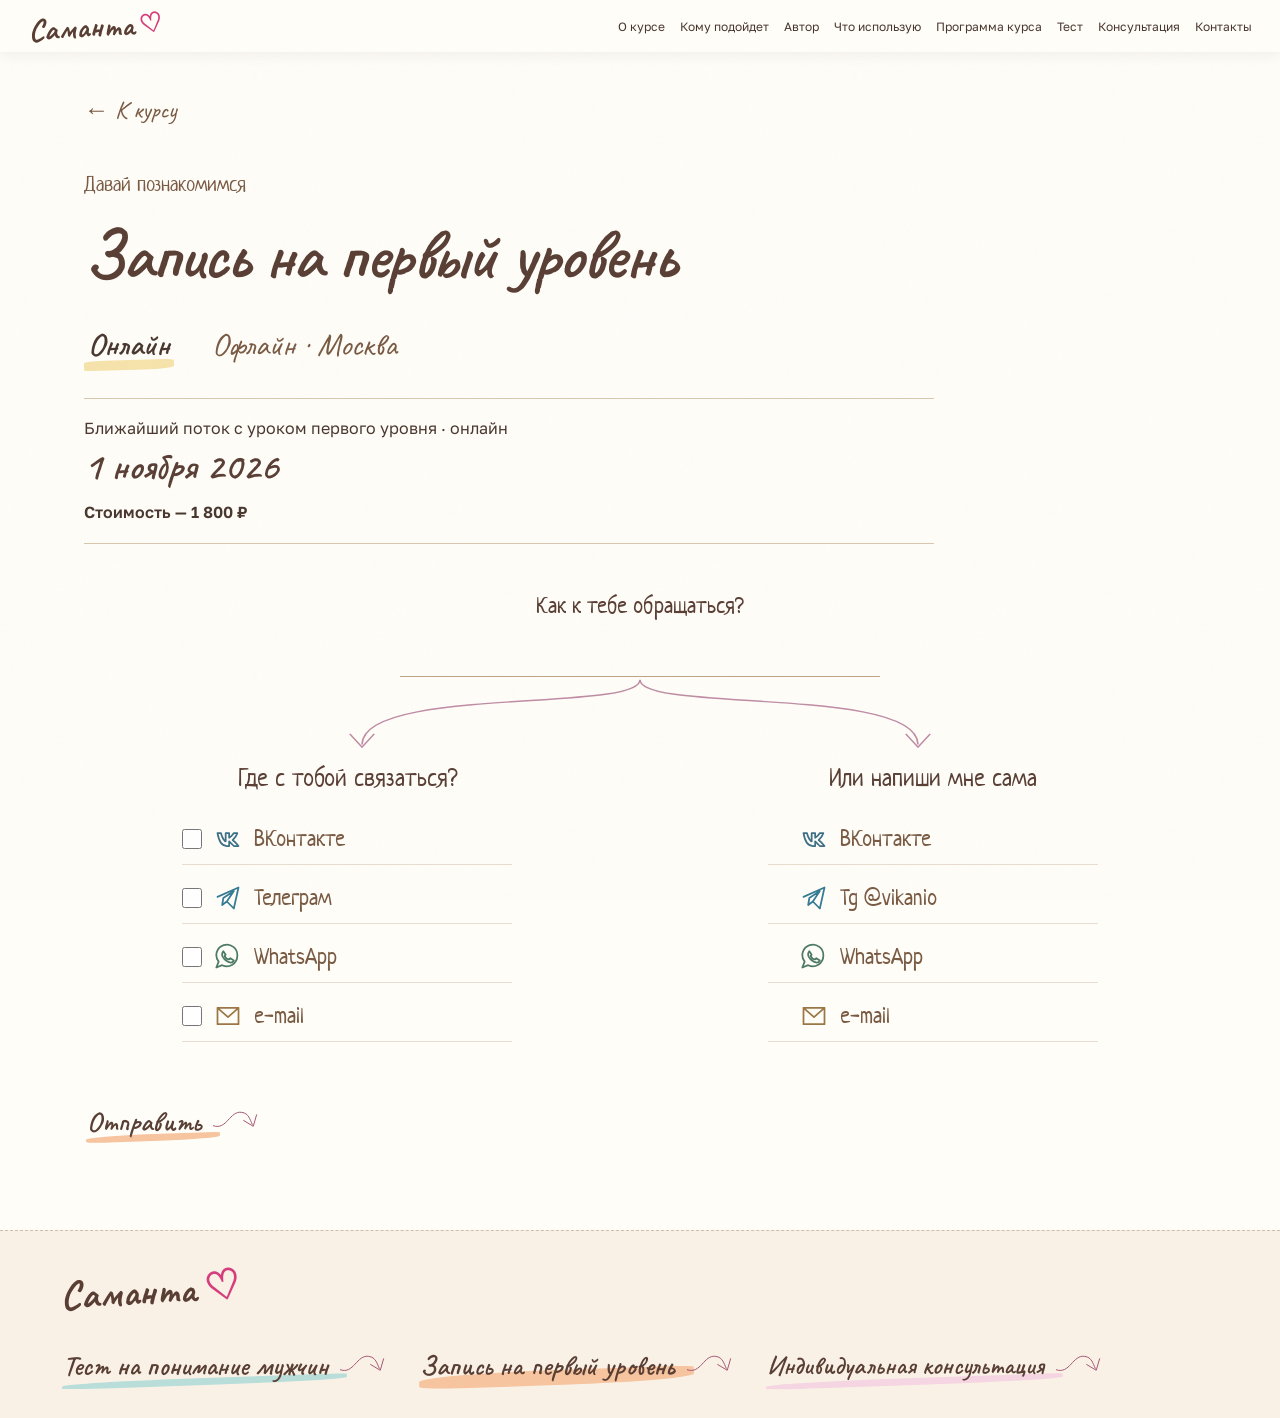
==== commit 07c5cec9: "Закрепить компактное меню на всех страницах" ====
--- a/site/booking/index.html
+++ b/site/booking/index.html
@@ -1 +1 @@
-<!doctype html><html lang="ru"><head><meta charset="utf-8"><meta name="viewport" content="width=device-width,initial-scale=1"><meta name="robots" content="noindex,nofollow"><title>Запись на встречу — Саманта</title><meta name="description" content="Запись на первый уровень курса Саманта и индивидуальную консультацию."><link rel="canonical" href="https://vikakhotian.github.io/types/booking/"><link rel="icon" href="../assets/favicon.svg" type="image/svg+xml"><link rel="preload" href="../assets/fonts/caveat.woff" as="font" type="font/woff" crossorigin><link rel="stylesheet" href="../styles.css?v=20"><link rel="stylesheet" href="../scrapbook.css?v=20"><link rel="stylesheet" href="../refinements.css?v=20"><link rel="stylesheet" href="../expressive.css?v=20"><link rel="stylesheet" href="../services.css?v=22"><script src="../site-config.js?v=21" defer></script><script src="../site-navigation.js?v=20" defer></script><script src="../page-shell.js?v=20" defer></script><script src="booking.js?v=22" defer></script></head><body class="booking-page"><a class="skip" href="#main">К содержанию</a><div class="reading-progress" aria-hidden="true"><span id="reading-progress"></span></div><header class="site-header"><a href="https://vikakhotian.github.io/types/" class="wordmark" aria-label="Саманта — на главную" data-site-home="">Саманта<span aria-hidden="true">♡</span></a><button id="menu-toggle" class="menu-toggle" aria-expanded="false" aria-controls="main-nav" aria-label="Открыть меню"><span></span><span></span></button><nav id="main-nav" aria-label="Основное меню"><a href="../#about-course">О курсе</a><a href="../#fit">Кому подойдет</a><a href="../#author">Автор</a><a href="../#methods">Что использую</a><a href="../#program">Программа курса</a><a href="https://vikakhotian.github.io/types/booking/" data-site-contact="">Контакты</a></nav></header><main id="main" class="service-main"><a class="service-back" data-site-home href="../">← К курсу</a><section class="booking-intro"><p class="service-kicker">Давай познакомимся</p><h1 id="booking-title">Запись на первый уровень</h1><div class="booking-tabs" role="tablist" aria-label="Формат первого уровня"><button class="booking-tab" id="format-online" type="button" role="tab" aria-selected="true" aria-controls="booking-offer-online" data-booking-format="online">Онлайн</button><button class="booking-tab" id="format-offline" type="button" role="tab" aria-selected="false" aria-controls="booking-offer-offline" tabindex="-1" data-booking-format="offline">Офлайн · Москва</button></div><div id="booking-offer"><div id="booking-offer-online" class="booking-offer" role="tabpanel" aria-labelledby="format-online"><p>Ближайший поток с уроком первого уровня · онлайн</p><p class="booking-date">1 ноября 2026</p><p class="booking-price">Стоимость — 1 800 ₽</p></div><div id="booking-offer-offline" class="booking-offer" role="tabpanel" aria-labelledby="format-offline" hidden><p>Предварительная дата урока первого уровня · офлайн</p><p class="booking-date">8 ноября 2026</p><p>Предварительная локация — лофт в центре Москвы</p><p class="booking-price">Стоимость — 3 500 ₽</p></div></div></section><div class="booking-choice-intro"><div class="form-field"><label for="booking-name">Как к тебе обращаться?</label><input id="booking-name" name="name" class="text-input" type="text" autocomplete="name" minlength="2" maxlength="80" required form="booking-form"></div><svg class="contact-branches" viewbox="0 0 1000 90" preserveaspectratio="none" fill="none" stroke="currentColor" stroke-width="1.5" aria-hidden="true"><path d="M500 3C500 40 250 10 250 76m-11-12 11 15 11-15M500 3C500 40 750 10 750 76m-11-12 11 15 11-15"></path></svg></div><div class="booking-layout"><noscript><style>#booking-form{display:none}</style><p>Для записи через форму включи JavaScript. Можно также <a href="https://t.me/vikanio">написать Вике в Telegram</a>.</p></noscript><form id="booking-form" novalidate><fieldset class="contact-methods"><legend>Где с тобой связаться?</legend><p class="field-help">Выбери один или несколько способов</p><div class="channel-options"><label><input type="checkbox" name="channel" value="vk"><svg class="contact-channel-icon channel-vk" viewbox="0 0 24 24" fill="none" stroke="currentColor" stroke-width="1.5" stroke-linecap="round" stroke-linejoin="round" aria-hidden="true"><path d="M3 7h3c1 4 3 7 4 7V7h3v4c2-1 3-3 4-4h3c-1 3-3 5-4 6 2 1 4 4 5 5h-4l-4-4v4h-2C6 18 4 13 3 7Z"></path></svg> ВКонтакте</label><label><input type="checkbox" name="channel" value="telegram"><svg class="contact-channel-icon channel-telegram" viewbox="0 0 24 24" fill="none" stroke="currentColor" stroke-width="1.5" stroke-linecap="round" stroke-linejoin="round" aria-hidden="true"><path d="m3 11 18-8-4 18-6-6-4 3 1-6 9-6-6 9"></path></svg> Телеграм</label><label><input type="checkbox" name="channel" value="whatsapp"><svg class="contact-channel-icon channel-whatsapp" viewbox="0 0 24 24" fill="none" stroke="currentColor" stroke-width="1.5" stroke-linecap="round" stroke-linejoin="round" aria-hidden="true"><path d="M20 11a9 9 0 0 1-13 8l-5 2 2-5A9 9 0 1 1 20 11Z"></path><path d="m8 7 2 3-1 1c1 2 2 3 4 3l1-1 3 2c-2 5-11-2-10-6Z"></path></svg> WhatsApp</label><label><input type="checkbox" name="channel" value="email"><svg class="contact-channel-icon channel-email" viewbox="0 0 24 24" fill="none" stroke="currentColor" stroke-width="1.5" stroke-linecap="round" stroke-linejoin="round" aria-hidden="true"><path d="M3 5h18v14H3Zm0 0 9 8 9-8"></path></svg> e-mail</label></div></fieldset><div id="channel-fields"><div class="channel-pane" data-channel="vk" hidden><label for="contact-vk">ID или короткое имя ВКонтакте</label><input id="contact-vk" class="text-input" name="vk" type="text" placeholder="id123456789" maxlength="100" autocomplete="off" disabled></div><div class="channel-pane" data-channel="telegram" hidden><label for="contact-telegram">Юзернейм в Телеграме</label><input id="contact-telegram" class="text-input" name="telegram" type="text" placeholder="@your_name" maxlength="64" autocomplete="off" disabled></div><div class="channel-pane" data-channel="whatsapp" hidden><label for="contact-whatsapp">Номер телефона для WhatsApp</label><input id="contact-whatsapp" class="text-input" name="whatsapp" type="tel" placeholder="+7 900 123-45-67" maxlength="30" autocomplete="tel" disabled></div><div class="channel-pane" data-channel="email" hidden><label for="contact-email">Твой e-mail</label><input id="contact-email" class="text-input" name="email" type="email" placeholder="name@example.com" maxlength="160" autocomplete="email" disabled></div></div><div class="booking-honeypot" aria-hidden="true"><label>Сайт<input name="website" type="text" tabindex="-1" autocomplete="off"></label></div><p id="booking-error" class="booking-error" role="alert"></p><button id="booking-submit" class="cta primary" type="submit" disabled>Отправить<svg xmlns="http://www.w3.org/2000/svg" class="action-arrow" viewbox="0 0 100 60" fill="none" stroke="currentColor" stroke-width="2" stroke-linecap="round" aria-hidden="true"><path d="M5 40C33 50 39 8 64 12c15 2 17 15 22 25M68 29l20 12 7-24"></path></svg></button></form><aside class="booking-aside"><h2>Или напиши мне сама</h2><div class="direct-contacts" aria-label="Контакты Вики"><a class="direct-social" data-direct-social="vk" target="_blank" rel="noopener noreferrer" href="https://vk.ru/vikanio"><svg class="direct-contact-icon channel-vk" viewbox="0 0 24 24" fill="none" stroke="currentColor" stroke-width="1.5" stroke-linecap="round" stroke-linejoin="round" aria-hidden="true"><path d="M3 7h3c1 4 3 7 4 7V7h3v4c2-1 3-3 4-4h3c-1 3-3 5-4 6 2 1 4 4 5 5h-4l-4-4v4h-2C6 18 4 13 3 7Z"></path></svg><span>ВКонтакте</span></a><a class="direct-social" data-direct-social="telegram" data-direct-telegram target="_blank" rel="noopener noreferrer" href="https://t.me/vikanio"><svg class="direct-contact-icon channel-telegram" viewbox="0 0 24 24" fill="none" stroke="currentColor" stroke-width="1.5" stroke-linecap="round" stroke-linejoin="round" aria-hidden="true"><path d="m3 11 18-8-4 18-6-6-4 3 1-6 9-6-6 9"></path></svg><span>Tg @vikanio</span></a><a class="direct-social" data-direct-social="whatsapp" target="_blank" rel="noopener noreferrer" href="https://wa.me/79162501475"><svg class="direct-contact-icon channel-whatsapp" viewbox="0 0 24 24" fill="none" stroke="currentColor" stroke-width="1.5" stroke-linecap="round" stroke-linejoin="round" aria-hidden="true"><path d="M20 11a9 9 0 0 1-13 8l-5 2 2-5A9 9 0 1 1 20 11Z"></path><path d="m8 7 2 3-1 1c1 2 2 3 4 3l1-1 3 2c-2 5-11-2-10-6Z"></path></svg><span>WhatsApp</span></a><a class="direct-social" data-direct-social="email" href="mailto:vhotyan@gmail.com"><svg class="direct-contact-icon channel-email" viewbox="0 0 24 24" fill="none" stroke="currentColor" stroke-width="1.5" stroke-linecap="round" stroke-linejoin="round" aria-hidden="true"><path d="M3 5h18v14H3Zm0 0 9 8 9-8"></path></svg><span>e-mail</span></a></div></aside></div><p id="booking-status" class="booking-status" role="status" aria-live="polite"></p></main><footer class="footer"><div class="footer-inner"><a class="wordmark" data-site-home href="https://vikakhotian.github.io/types/">Саманта<span aria-hidden="true">♡</span></a><div class="ctas"><a class="cta primary" data-site-test href="../test/">Тест на понимание мужчин<svg xmlns="http://www.w3.org/2000/svg" class="action-arrow" viewbox="0 0 100 60" fill="none" stroke="currentColor" stroke-width="2" stroke-linecap="round" aria-hidden="true"><path d="M5 40C33 50 39 8 64 12c15 2 17 15 22 25M68 29l20 12 7-24"></path></svg></a><a class="cta secondary" data-site-contact href="https://vikakhotian.github.io/types/booking/">Запись на первый уровень<svg xmlns="http://www.w3.org/2000/svg" class="action-arrow" viewbox="0 0 100 60" fill="none" stroke="currentColor" stroke-width="2" stroke-linecap="round" aria-hidden="true"><path d="M5 40C33 50 39 8 64 12c15 2 17 15 22 25M68 29l20 12 7-24"></path></svg></a><a class="cta consultation-footer" data-site-consultation href="https://vikakhotian.github.io/types/consultation/">Индивидуальная консультация<svg class="action-arrow" viewbox="0 0 100 60" fill="none" stroke="currentColor" stroke-width="2" stroke-linecap="round" aria-hidden="true"><path d="M5 40C33 50 39 8 64 12c15 2 17 15 22 25M68 29l20 12 7-24"></path></svg></a></div></div></footer><button id="back-top" class="back-top" aria-label="Наверх" hidden><svg class="icon " viewbox="0 0 24 24" fill="none" stroke="currentColor" stroke-width="1.5" stroke-linecap="round" stroke-linejoin="round" aria-hidden="true"><path d="M3 12h17m-6-6 6 6-6 6"></path></svg></button></body></html>
+<!doctype html><html lang="ru"><head><meta charset="utf-8"><meta name="viewport" content="width=device-width,initial-scale=1"><meta name="robots" content="noindex,nofollow"><title>Запись на встречу — Саманта</title><meta name="description" content="Запись на первый уровень курса Саманта и индивидуальную консультацию."><link rel="canonical" href="https://vikakhotian.github.io/types/booking/"><link rel="icon" href="../assets/favicon.svg" type="image/svg+xml"><link rel="preload" href="../assets/fonts/caveat.woff" as="font" type="font/woff" crossorigin><link rel="stylesheet" href="../styles.css?v=21"><link rel="stylesheet" href="../scrapbook.css?v=20"><link rel="stylesheet" href="../refinements.css?v=20"><link rel="stylesheet" href="../expressive.css?v=22"><link rel="stylesheet" href="../services.css?v=22"><script src="../site-config.js?v=21" defer></script><script src="../site-navigation.js?v=20" defer></script><script src="../page-shell.js?v=20" defer></script><script src="booking.js?v=22" defer></script></head><body class="booking-page"><a class="skip" href="#main">К содержанию</a><div class="reading-progress" aria-hidden="true"><span id="reading-progress"></span></div><header class="site-header"><a href="https://vikakhotian.github.io/types/" class="wordmark" aria-label="Саманта — на главную" data-site-home="">Саманта<span aria-hidden="true">♡</span></a><button id="menu-toggle" class="menu-toggle" aria-expanded="false" aria-controls="main-nav" aria-label="Открыть меню"><span></span><span></span></button><nav id="main-nav" aria-label="Основное меню"><a href="../#about-course">О курсе</a><a href="../#fit">Кому подойдет</a><a href="../#author">Автор</a><a href="../#methods">Что использую</a><a href="../#program">Программа курса</a><a href="https://vikakhotian.github.io/types/test/" data-site-test="">Тест</a><a href="https://vikakhotian.github.io/types/consultation/" data-site-consultation="">Консультация</a><a href="https://vikakhotian.github.io/types/booking/" data-site-contact="">Контакты</a></nav></header><main id="main" class="service-main"><a class="service-back" data-site-home href="../">← К курсу</a><section class="booking-intro"><p class="service-kicker">Давай познакомимся</p><h1 id="booking-title">Запись на первый уровень</h1><div class="booking-tabs" role="tablist" aria-label="Формат первого уровня"><button class="booking-tab" id="format-online" type="button" role="tab" aria-selected="true" aria-controls="booking-offer-online" data-booking-format="online">Онлайн</button><button class="booking-tab" id="format-offline" type="button" role="tab" aria-selected="false" aria-controls="booking-offer-offline" tabindex="-1" data-booking-format="offline">Офлайн · Москва</button></div><div id="booking-offer"><div id="booking-offer-online" class="booking-offer" role="tabpanel" aria-labelledby="format-online"><p>Ближайший поток с уроком первого уровня · онлайн</p><p class="booking-date">1 ноября 2026</p><p class="booking-price">Стоимость — 1 800 ₽</p></div><div id="booking-offer-offline" class="booking-offer" role="tabpanel" aria-labelledby="format-offline" hidden><p>Предварительная дата урока первого уровня · офлайн</p><p class="booking-date">8 ноября 2026</p><p>Предварительная локация — лофт в центре Москвы</p><p class="booking-price">Стоимость — 3 500 ₽</p></div></div></section><div class="booking-choice-intro"><div class="form-field"><label for="booking-name">Как к тебе обращаться?</label><input id="booking-name" name="name" class="text-input" type="text" autocomplete="name" minlength="2" maxlength="80" required form="booking-form"></div><svg class="contact-branches" viewbox="0 0 1000 90" preserveaspectratio="none" fill="none" stroke="currentColor" stroke-width="1.5" aria-hidden="true"><path d="M500 3C500 40 250 10 250 76m-11-12 11 15 11-15M500 3C500 40 750 10 750 76m-11-12 11 15 11-15"></path></svg></div><div class="booking-layout"><noscript><style>#booking-form{display:none}</style><p>Для записи через форму включи JavaScript. Можно также <a href="https://t.me/vikanio">написать Вике в Telegram</a>.</p></noscript><form id="booking-form" novalidate><fieldset class="contact-methods"><legend>Где с тобой связаться?</legend><p class="field-help">Выбери один или несколько способов</p><div class="channel-options"><label><input type="checkbox" name="channel" value="vk"><svg class="contact-channel-icon channel-vk" viewbox="0 0 24 24" fill="none" stroke="currentColor" stroke-width="1.5" stroke-linecap="round" stroke-linejoin="round" aria-hidden="true"><path d="M3 7h3c1 4 3 7 4 7V7h3v4c2-1 3-3 4-4h3c-1 3-3 5-4 6 2 1 4 4 5 5h-4l-4-4v4h-2C6 18 4 13 3 7Z"></path></svg> ВКонтакте</label><label><input type="checkbox" name="channel" value="telegram"><svg class="contact-channel-icon channel-telegram" viewbox="0 0 24 24" fill="none" stroke="currentColor" stroke-width="1.5" stroke-linecap="round" stroke-linejoin="round" aria-hidden="true"><path d="m3 11 18-8-4 18-6-6-4 3 1-6 9-6-6 9"></path></svg> Телеграм</label><label><input type="checkbox" name="channel" value="whatsapp"><svg class="contact-channel-icon channel-whatsapp" viewbox="0 0 24 24" fill="none" stroke="currentColor" stroke-width="1.5" stroke-linecap="round" stroke-linejoin="round" aria-hidden="true"><path d="M20 11a9 9 0 0 1-13 8l-5 2 2-5A9 9 0 1 1 20 11Z"></path><path d="m8 7 2 3-1 1c1 2 2 3 4 3l1-1 3 2c-2 5-11-2-10-6Z"></path></svg> WhatsApp</label><label><input type="checkbox" name="channel" value="email"><svg class="contact-channel-icon channel-email" viewbox="0 0 24 24" fill="none" stroke="currentColor" stroke-width="1.5" stroke-linecap="round" stroke-linejoin="round" aria-hidden="true"><path d="M3 5h18v14H3Zm0 0 9 8 9-8"></path></svg> e-mail</label></div></fieldset><div id="channel-fields"><div class="channel-pane" data-channel="vk" hidden><label for="contact-vk">ID или короткое имя ВКонтакте</label><input id="contact-vk" class="text-input" name="vk" type="text" placeholder="id123456789" maxlength="100" autocomplete="off" disabled></div><div class="channel-pane" data-channel="telegram" hidden><label for="contact-telegram">Юзернейм в Телеграме</label><input id="contact-telegram" class="text-input" name="telegram" type="text" placeholder="@your_name" maxlength="64" autocomplete="off" disabled></div><div class="channel-pane" data-channel="whatsapp" hidden><label for="contact-whatsapp">Номер телефона для WhatsApp</label><input id="contact-whatsapp" class="text-input" name="whatsapp" type="tel" placeholder="+7 900 123-45-67" maxlength="30" autocomplete="tel" disabled></div><div class="channel-pane" data-channel="email" hidden><label for="contact-email">Твой e-mail</label><input id="contact-email" class="text-input" name="email" type="email" placeholder="name@example.com" maxlength="160" autocomplete="email" disabled></div></div><div class="booking-honeypot" aria-hidden="true"><label>Сайт<input name="website" type="text" tabindex="-1" autocomplete="off"></label></div><p id="booking-error" class="booking-error" role="alert"></p><button id="booking-submit" class="cta primary" type="submit" disabled>Отправить<svg xmlns="http://www.w3.org/2000/svg" class="action-arrow" viewbox="0 0 100 60" fill="none" stroke="currentColor" stroke-width="2" stroke-linecap="round" aria-hidden="true"><path d="M5 40C33 50 39 8 64 12c15 2 17 15 22 25M68 29l20 12 7-24"></path></svg></button></form><aside class="booking-aside"><h2>Или напиши мне сама</h2><div class="direct-contacts" aria-label="Контакты Вики"><a class="direct-social" data-direct-social="vk" target="_blank" rel="noopener noreferrer" href="https://vk.ru/vikanio"><svg class="direct-contact-icon channel-vk" viewbox="0 0 24 24" fill="none" stroke="currentColor" stroke-width="1.5" stroke-linecap="round" stroke-linejoin="round" aria-hidden="true"><path d="M3 7h3c1 4 3 7 4 7V7h3v4c2-1 3-3 4-4h3c-1 3-3 5-4 6 2 1 4 4 5 5h-4l-4-4v4h-2C6 18 4 13 3 7Z"></path></svg><span>ВКонтакте</span></a><a class="direct-social" data-direct-social="telegram" data-direct-telegram target="_blank" rel="noopener noreferrer" href="https://t.me/vikanio"><svg class="direct-contact-icon channel-telegram" viewbox="0 0 24 24" fill="none" stroke="currentColor" stroke-width="1.5" stroke-linecap="round" stroke-linejoin="round" aria-hidden="true"><path d="m3 11 18-8-4 18-6-6-4 3 1-6 9-6-6 9"></path></svg><span>Tg @vikanio</span></a><a class="direct-social" data-direct-social="whatsapp" target="_blank" rel="noopener noreferrer" href="https://wa.me/79162501475"><svg class="direct-contact-icon channel-whatsapp" viewbox="0 0 24 24" fill="none" stroke="currentColor" stroke-width="1.5" stroke-linecap="round" stroke-linejoin="round" aria-hidden="true"><path d="M20 11a9 9 0 0 1-13 8l-5 2 2-5A9 9 0 1 1 20 11Z"></path><path d="m8 7 2 3-1 1c1 2 2 3 4 3l1-1 3 2c-2 5-11-2-10-6Z"></path></svg><span>WhatsApp</span></a><a class="direct-social" data-direct-social="email" href="mailto:vhotyan@gmail.com"><svg class="direct-contact-icon channel-email" viewbox="0 0 24 24" fill="none" stroke="currentColor" stroke-width="1.5" stroke-linecap="round" stroke-linejoin="round" aria-hidden="true"><path d="M3 5h18v14H3Zm0 0 9 8 9-8"></path></svg><span>e-mail</span></a></div></aside></div><p id="booking-status" class="booking-status" role="status" aria-live="polite"></p></main><footer class="footer"><div class="footer-inner"><a class="wordmark" data-site-home href="https://vikakhotian.github.io/types/">Саманта<span aria-hidden="true">♡</span></a><div class="ctas"><a class="cta primary" data-site-test href="../test/">Тест на понимание мужчин<svg xmlns="http://www.w3.org/2000/svg" class="action-arrow" viewbox="0 0 100 60" fill="none" stroke="currentColor" stroke-width="2" stroke-linecap="round" aria-hidden="true"><path d="M5 40C33 50 39 8 64 12c15 2 17 15 22 25M68 29l20 12 7-24"></path></svg></a><a class="cta secondary" data-site-contact href="https://vikakhotian.github.io/types/booking/">Запись на первый уровень<svg xmlns="http://www.w3.org/2000/svg" class="action-arrow" viewbox="0 0 100 60" fill="none" stroke="currentColor" stroke-width="2" stroke-linecap="round" aria-hidden="true"><path d="M5 40C33 50 39 8 64 12c15 2 17 15 22 25M68 29l20 12 7-24"></path></svg></a><a class="cta consultation-footer" data-site-consultation href="https://vikakhotian.github.io/types/consultation/">Индивидуальная консультация<svg class="action-arrow" viewbox="0 0 100 60" fill="none" stroke="currentColor" stroke-width="2" stroke-linecap="round" aria-hidden="true"><path d="M5 40C33 50 39 8 64 12c15 2 17 15 22 25M68 29l20 12 7-24"></path></svg></a></div></div></footer><button id="back-top" class="back-top" aria-label="Наверх" hidden><svg class="icon " viewbox="0 0 24 24" fill="none" stroke="currentColor" stroke-width="1.5" stroke-linecap="round" stroke-linejoin="round" aria-hidden="true"><path d="M3 12h17m-6-6 6 6-6 6"></path></svg></button></body></html>
--- a/site/styles.css
+++ b/site/styles.css
@@ -17,6 +17,34 @@
 @media(max-width:760px){:root{scroll-padding-top:80px}.section{margin-left:24px;margin-right:24px;padding-top:60px;padding-bottom:60px}.site-header{padding:18px 24px 15px;min-height:73px}.wordmark{font-size:34px}.wordmark span{font-size:27px}.menu-toggle{display:flex;flex-direction:column;gap:7px;justify-content:center;align-items:center;width:44px;height:40px;border:1px solid #a6afa0;border-radius:4px;background:transparent}.menu-toggle span{display:block;height:1px;width:20px;background:var(--green);transition:transform .15s}.menu-toggle[aria-expanded=true] span:first-child{transform:translateY(4px) rotate(45deg)}.menu-toggle[aria-expanded=true] span:last-child{transform:translateY(-4px) rotate(-45deg)}.site-header nav{display:none;position:absolute;top:calc(100% - 1px);left:0;right:0;padding:18px 24px 24px;background:var(--paper);border-bottom:1px solid var(--line);box-shadow:0 8px 10px #2636320a}.site-header nav.open{display:flex;flex-direction:column;gap:4px;align-items:stretch}.site-header nav a{font-size:16px;padding:12px 0}.hero{display:block;position:relative;padding-top:33px;padding-bottom:46px}.hero h1{padding-right:39%;min-height:206px;margin-bottom:20px;position:relative;z-index:3;pointer-events:none}.hero-title{font-size:56px;line-height:.94}.course-label{font-size:12px;margin-bottom:17px;max-width:120px}.hero-figure{position:absolute;right:-9px;top:48px;width:39%;height:202px}.hero-figure img{height:100%;width:100%;object-fit:contain}.hero-outline{inset:1% 4% 2%}.hero-figure>.drawn-arrow{display:none}.hero-statements{gap:18px}.statement-lead{font-size:17px}.statement-detail{font-size:15px;line-height:1.65}.hero .ctas{flex-direction:row;margin-top:25px;align-items:stretch;gap:10px}.hero .cta{min-width:0;width:100%;font-size:14px;min-height:52px;padding:14px 16px}.intro{grid-template-columns:1fr;gap:22px;margin-bottom:24px}.intro-title{font-size:40px;max-width:none}.intro-copy{font-size:16px;max-width:none;margin:0}.topic-track{grid-auto-columns:calc((100% - 16px)/2);gap:16px}.insert{padding:18px 15px 26px}.insert-title{font-size:34px}.insert-question{font-size:16px;min-height:110px}.carousel-controls{margin-top:7px;gap:15px}.many-questions{font-size:40px;text-align:center;margin:21px 0 40px}.course-summary{grid-template-columns:1fr;gap:20px;padding-top:32px}.course-summary h2{font-size:38px}.course-summary p{font-size:16px}.fit-section{padding:0;grid-template-columns:1fr}.fit-column{padding:32px 25px}.fit-column.no{border-left:0;border-top:1px solid var(--line);padding-left:25px}.fit-column h2{font-size:45px;margin-bottom:22px}.fit-column li{font-size:15px;gap:15px}.fit-column ul{gap:19px}.author-section{padding-top:64px;padding-bottom:55px}.author-heading{margin-bottom:28px}.author-heading h2{gap:12px}.author-label{font-size:14px}.author-name{font-size:64px}.author-layout{display:flex;flex-direction:column;gap:35px}.author-video{position:relative;top:auto;width:min(100%,350px);align-self:center}.video-invite{font-size:29px;max-width:300px;margin-bottom:22px}.author-video>.drawn-arrow{top:8px;right:-4px;width:85px}.player-controls{gap:8px}.player-controls .round-control{width:32px;height:32px;padding:7px}.author-notes{gap:19px}.author-note{font-size:16px}.author-note.note-1{font-size:16px}.author-note.note-7{font-size:32px}.section-title-row{gap:15px}.section-title-row h2{font-size:42px}.review-controls{gap:6px}.review-controls .round-control{width:34px;height:34px;padding:7px}.review-track{grid-auto-columns:260px}.review-footnote{font-size:11px}.program-section>h2{font-size:49px;margin-bottom:28px}.levels{padding-left:14px}.levels:before{left:36px}.level summary{gap:15px;padding:20px 18px 20px 0;min-height:101px}.level-badge{margin-left:-15px;width:44px;height:44px}.level-badge svg{width:24px;height:24px}.level-heading{display:block}.level-number{display:block;margin-bottom:5px}.level-title{font-size:28px;line-height:1.08;display:block}.level-toggle{width:16px}.level-toggle:after,.level-toggle:before{width:15px}.level-description{padding:0 25px 25px 45px}.level-description p{font-size:15px}.program-cta{margin-top:25px}.program-cta .ctas{flex-direction:column;width:100%;gap:10px}.program-cta .cta{font-size:14px}.bonuses-section{padding-top:0}.bonuses-section>h2{font-size:54px;margin-bottom:32px}.bonuses{grid-template-columns:1fr;gap:25px}.bonus{display:flex;align-items:flex-start;gap:22px;padding:27px 23px}.bonus>.icon{width:29px;height:29px;margin:2px 0 0}.bonus p{font-size:16px}.footer{padding:31px 24px 24px}.footer-inner{gap:22px}.footer .ctas{flex-direction:column;width:100%;gap:10px}.footer .cta{font-size:14px}.demo-note{text-align:left;font-size:10px}.back-top{right:13px;bottom:13px;width:39px;height:39px}.card-dialog{padding:30px 24px;width:calc(100vw - 28px)}.card-dialog h2{font-size:41px}.card-dialog p{font-size:18px}.dialog-scene{max-width:300px}}
 @media(max-width:480px){.topic-track{grid-auto-columns:calc(100% - 38px);gap:16px}.insert-title{font-size:39px}.insert-question{font-size:18px;min-height:78px}.insert .scene{margin-top:6px;margin-bottom:15px}.topic-track .insert{padding:20px 22px 27px}.insert-top{gap:10px}.hero h1{padding-right:37%;min-height:216px}.hero-title{font-size:54px}.hero-figure{width:38%;top:60px;height:193px;right:-9px}.section-title-row h2{font-size:37px}.section-title-row{align-items:flex-start}.section-title-row .review-controls{padding-top:4px}.author-heading h2{display:block}.author-label{display:block;margin-bottom:10px}.level-title{font-size:27px}.level-description{padding-left:35px}.many-questions{font-size:37px}.intro-title{font-size:37px}}
 @media(max-width:360px){.section{margin-left:18px;margin-right:18px}.site-header{padding-left:18px;padding-right:18px}.hero-title{font-size:47px}.hero-figure{height:180px}.hero h1{min-height:204px}.course-label{font-size:11px}.statement-lead{font-size:16px}.statement-detail{font-size:14px}.hero .cta{font-size:12px}.fit-column{padding-left:20px;padding-right:20px}.fit-column.no{padding-left:20px}.section-title-row h2{font-size:33px}.level summary{gap:10px}.level-title{font-size:25px}}
+
+/* Version 21: one compact sticky navigation bar on every public page. */
+:root{scroll-padding-top:68px}
+.site-header{
+ position:sticky;
+ top:0;
+ z-index:100;
+ min-height:54px;
+ padding:8px 32px 7px;
+ background:rgba(255,253,248,.96);
+ -webkit-backdrop-filter:blur(9px);
+ backdrop-filter:blur(9px);
+ box-shadow:0 3px 12px rgba(74,55,47,.07);
+}
+.site-header .wordmark{font-size:31px;gap:7px}
+.site-header .wordmark span{font-size:27px}
+.site-header nav{gap:16px}
+.site-header nav a{padding:7px 0 6px;font-size:12px}
+@media(max-width:760px){
+ :root{scroll-padding-top:61px}
+ .site-header{min-height:57px;padding:8px 18px 7px}
+ .site-header .wordmark{font-size:29px}
+ .site-header .wordmark span{font-size:24px}
+ .menu-toggle{width:38px;height:35px;gap:6px}
+ .site-header nav{top:100%;padding:8px 20px 12px;max-height:calc(100vh - 57px);overflow:auto}
+ .site-header nav.open{gap:0}
+ .site-header nav a{padding:9px 0;font-size:14px}
+}
 @media(prefers-reduced-motion:reduce){:root{scroll-behavior:auto}*,*:before,*:after{animation:none!important;transition:none!important}}
 
 .relations>span{display:inline}.relations .icon{width:15px;height:15px;display:inline-block;vertical-align:-2px;margin-right:5px;color:var(--green)}.relations>span+span .icon{margin-left:6px}
--- a/site/expressive.css
+++ b/site/expressive.css
@@ -353,3 +353,86 @@
  .methods-list li:before{left:11px}
  .methods-list li:after{right:13px;width:25px}
 }
+
+/* Version 21: separate hand-drawn book doodles, lighter and closer to the wrapper illustrations. */
+.methods-list{
+ display:grid;
+ grid-template-columns:repeat(2,minmax(0,1fr));
+ gap:24px 42px;
+ max-width:1050px;
+ padding:12px 14px 34px;
+}
+.methods-list li,
+.methods-list li:nth-child(n){
+ display:grid;
+ grid-column:auto;
+ grid-template-columns:74px minmax(0,1fr);
+ align-items:center;
+ width:auto;
+ min-height:86px;
+ margin:0!important;
+ padding:8px 4px 13px;
+ color:#49372f;
+ background:transparent;
+ border:0;
+ border-bottom:1px dashed rgba(140,106,80,.42);
+ border-radius:0;
+ clip-path:none;
+ box-shadow:none;
+ font-size:16px;
+ line-height:1.65;
+ transform:none;
+}
+.methods-list li>span{min-width:0}
+.methods-list li:nth-child(2),.methods-list li:nth-child(4){transform:translateY(13px)}
+.methods-list li:nth-child(5){grid-column:1/-1;width:70%;justify-self:center;transform:rotate(-.35deg)}
+.methods-list li:before{
+ display:block!important;
+ content:''!important;
+ position:static;
+ width:64px;
+ height:52px;
+ background:url("data:image/svg+xml,%3Csvg xmlns='http://www.w3.org/2000/svg' viewBox='0 0 76 58' fill='none' stroke='%238c6a50' stroke-linecap='round' stroke-linejoin='round'%3E%3Cpath d='M38 13C30 7 19 5 7 8v37c11-3 22-1 31 6 9-7 20-9 31-6V8c-12-3-23-1-31 5Z' stroke-width='1.8'/%3E%3Cpath d='M38 13v38M11 13c8-2 16 0 23 4M42 17c7-4 15-6 23-4M11 39c8-2 16 0 23 5M42 44c7-5 15-7 23-5' stroke-width='1.25' opacity='.72'/%3E%3Cpath d='M5 12 2 14v36c12-2 24 0 36 6 12-6 24-8 36-6V14l-3-2' stroke-width='1.1' opacity='.55'/%3E%3C/svg%3E") center/contain no-repeat;
+ border:0;
+ transform:rotate(-4deg);
+}
+.methods-list li:nth-child(even):before{transform:rotate(4deg)}
+.methods-list li:nth-child(3):before{transform:rotate(1deg)}
+.methods-list li:after{display:none;content:none}
+@media(max-width:760px){
+ .methods-list{display:grid;grid-template-columns:1fr;gap:13px;padding:4px 2px 28px}
+ .methods-list li,.methods-list li:nth-child(n){grid-column:auto;width:100%;min-height:78px;margin:0!important;padding:7px 0 11px;grid-template-columns:62px minmax(0,1fr);font-size:15px;line-height:1.58;transform:none}
+ .methods-list li:nth-child(5){justify-self:stretch}
+ .methods-list li:before{width:54px;height:46px}
+}
+
+/* Version 22: compact sticky navigation shared by all four pages. */
+body .site-header{
+ position:sticky;
+ top:0;
+ z-index:100;
+ min-height:52px;
+ padding:8px 28px 7px;
+ flex-wrap:nowrap;
+ background:rgba(255,253,248,.96);
+ -webkit-backdrop-filter:blur(9px);
+ backdrop-filter:blur(9px);
+ box-shadow:0 3px 12px rgba(74,55,47,.07);
+}
+body .site-header .wordmark{font-size:31px;gap:7px}
+body .site-header .wordmark span{font-size:26px}
+body .site-header nav{gap:15px;flex-wrap:nowrap}
+body .site-header nav a{padding:6px 0 5px;font-size:12px}
+@media(max-width:1000px){
+ :root{scroll-padding-top:59px}
+ body .site-header{min-height:55px;padding:7px 18px 6px}
+ body .site-header .wordmark{font-size:29px}
+ body .site-header .wordmark span{font-size:24px}
+ body .menu-toggle{display:flex;flex-direction:column;gap:6px;justify-content:center;align-items:center;width:38px;height:35px;border:1px solid #a6afa0;border-radius:4px;background:transparent}
+ body .menu-toggle span{display:block;height:1px;width:20px;background:var(--green);transition:transform .15s}
+ body .menu-toggle[aria-expanded=true] span:first-child{transform:translateY(3.5px) rotate(45deg)}
+ body .menu-toggle[aria-expanded=true] span:last-child{transform:translateY(-3.5px) rotate(-45deg)}
+ body .site-header nav{display:none;position:absolute;top:100%;left:0;right:0;padding:8px 20px 12px;background:var(--paper);border-bottom:1px solid var(--line);box-shadow:0 8px 10px rgba(38,54,50,.06);max-height:calc(100vh - 55px);overflow:auto}
+ body .site-header nav.open{display:flex;flex-direction:column;gap:0;align-items:stretch}
+ body .site-header nav a{padding:9px 0;font-size:14px}
+}
--- a/site/services.css
+++ b/site/services.css
@@ -95,6 +95,62 @@
 .booking-aside h2,.service-main .booking-aside h2{font-family:Neucha,cursive;font-size:25px;font-weight:400;line-height:1.3;margin:0 0 15px}
 .booking-status{font-family:Neucha,cursive;font-size:23px;color:#4c7a63;margin:20px 0 0;min-height:0}.booking-status:empty{display:none}
 .booking-confirm{max-width:580px;margin:18px 0 16px;padding:13px 17px;border-left:3px solid #d49a6a;background:#fff4e8;font-family:Neucha,cursive;font-size:21px!important;line-height:1.45!important;color:#654737}.booking-confirm[hidden]{display:none!important}
+
+/* Version 23: consultation tools, an either-or fork and price beside the form. */
+.consultation-intro-new{display:block;padding-bottom:22px}
+.consultation-tools{
+ position:relative;
+ margin:48px auto 27px;
+ max-width:1030px;
+ padding:35px 38px 30px;
+ border:2px solid #9b775d;
+ border-radius:18px 13px 20px 15px;
+ background:#fffdf8;
+ box-shadow:5px 6px 0 #dfd1c3;
+ transform:rotate(-.15deg);
+}
+.consultation-tools:before{content:'';position:absolute;left:42%;right:42%;top:-20px;height:19px;border:2px solid #9b775d;border-bottom:0;border-radius:22px 22px 0 0;background:#fffdf8}
+.consultation-tools h2{text-align:center;margin:0 0 29px}
+.consultation-tools ul{counter-reset:consultation-tool;display:grid;grid-template-columns:1.15fr .85fr 1fr;gap:0;margin:0;padding:0}
+.consultation-tools li{counter-increment:consultation-tool;position:relative;padding:51px 25px 5px;font-size:15px;line-height:1.72;text-align:center}
+.consultation-tools li+li{border-left:1px dashed #cdb8a3}
+.consultation-tools li:before{content:counter(consultation-tool,decimal-leading-zero);position:absolute;left:50%;top:0;translate:-50% 0;width:39px;height:39px;display:grid;place-items:center;border:1px solid #aa8669;border-radius:48% 44% 52% 46%;background:#fffaf1;color:#76543f;font-family:Caveat,cursive;font-size:23px;transform:rotate(-5deg)}
+.consultation-tools li:nth-child(2):before{transform:rotate(5deg)}
+.consultation-tools li:nth-child(3):before{transform:rotate(-3deg)}
+.consultation-fork{max-width:1080px;margin:0 auto 8px;color:#a46f88;text-align:center}
+.consultation-fork>p{margin:0;font-family:Caveat,cursive;font-size:34px;line-height:1.2;color:#65483a}
+.consultation-fork>p span{display:inline-block;margin-left:8px;color:#a46f88;transform:rotate(-5deg)}
+.consultation-fork svg{display:block;width:100%;height:87px;overflow:visible}
+.consultation-fork-labels{display:grid;grid-template-columns:1fr 1fr;gap:56px;margin:-6px 0 17px;color:#65483a;font-family:Neucha,cursive;font-size:21px;line-height:1.35}
+.consultation-fork-labels span{justify-self:center;padding:3px 12px;border-bottom:1px solid #c9ae9c}
+.consultation-topics-new{margin-top:0}
+.consultation-price{display:flex;align-items:center;justify-content:center;gap:34px;max-width:810px;margin:62px auto 15px;padding:21px 30px 24px;border-top:1px solid #cdb79d;border-bottom:1px solid #cdb79d;transform:rotate(-.25deg)}
+.consultation-price p{margin:0;font-family:Neucha,cursive;font-size:23px;line-height:1.35!important}
+.consultation-price strong{position:relative;white-space:nowrap;font-family:Caveat,cursive;font-size:58px;line-height:1;color:#593e34}
+.consultation-price strong:after{content:'';position:absolute;left:-3%;right:-5%;bottom:-8px;border-top:2px solid #bd8c58;border-radius:50%;transform:rotate(-2deg)}
+.consultation-price+.consultation-contact{margin-top:25px}
+@media(max-width:900px){
+ .consultation-tools ul{grid-template-columns:1fr;gap:0}
+ .consultation-tools li{display:grid;grid-template-columns:43px minmax(0,1fr);align-items:start;gap:7px;padding:14px 8px 15px;text-align:left;border-bottom:1px dashed #d8c6b5}
+ .consultation-tools li+li{border-left:0}
+ .consultation-tools li:last-child{border-bottom:0}
+ .consultation-tools li:before{position:static;left:auto;top:auto;translate:0 0;grid-column:1}
+ .consultation-tools li>span{grid-column:2;min-width:0}
+}
+@media(max-width:760px){
+ .consultation-tools{margin:38px 0 22px;padding:30px 17px 18px}
+ .consultation-tools:before{left:37%;right:37%}
+ .consultation-tools h2{text-align:left;margin-bottom:22px}
+ .consultation-tools li{font-size:15px}
+ .consultation-fork{margin-top:4px}
+ .consultation-fork>p{font-size:30px}
+ .consultation-fork svg{height:66px}
+ .consultation-fork-labels{gap:14px;margin-top:-2px;font-size:17px}
+ .consultation-fork-labels span{padding:3px 3px}
+ .consultation-price{flex-direction:column;gap:8px;margin:45px 0 10px;padding:18px 12px 23px;text-align:center}
+ .consultation-price p{font-size:21px}
+ .consultation-price strong{font-size:53px}
+}
 .booking-honeypot{position:absolute;left:-10000px;width:1px;height:1px;overflow:hidden}
 #booking-submit[aria-busy=true]{opacity:.6;cursor:wait}
 @media(max-width:760px){.booking-aside{padding-top:22px!important}}
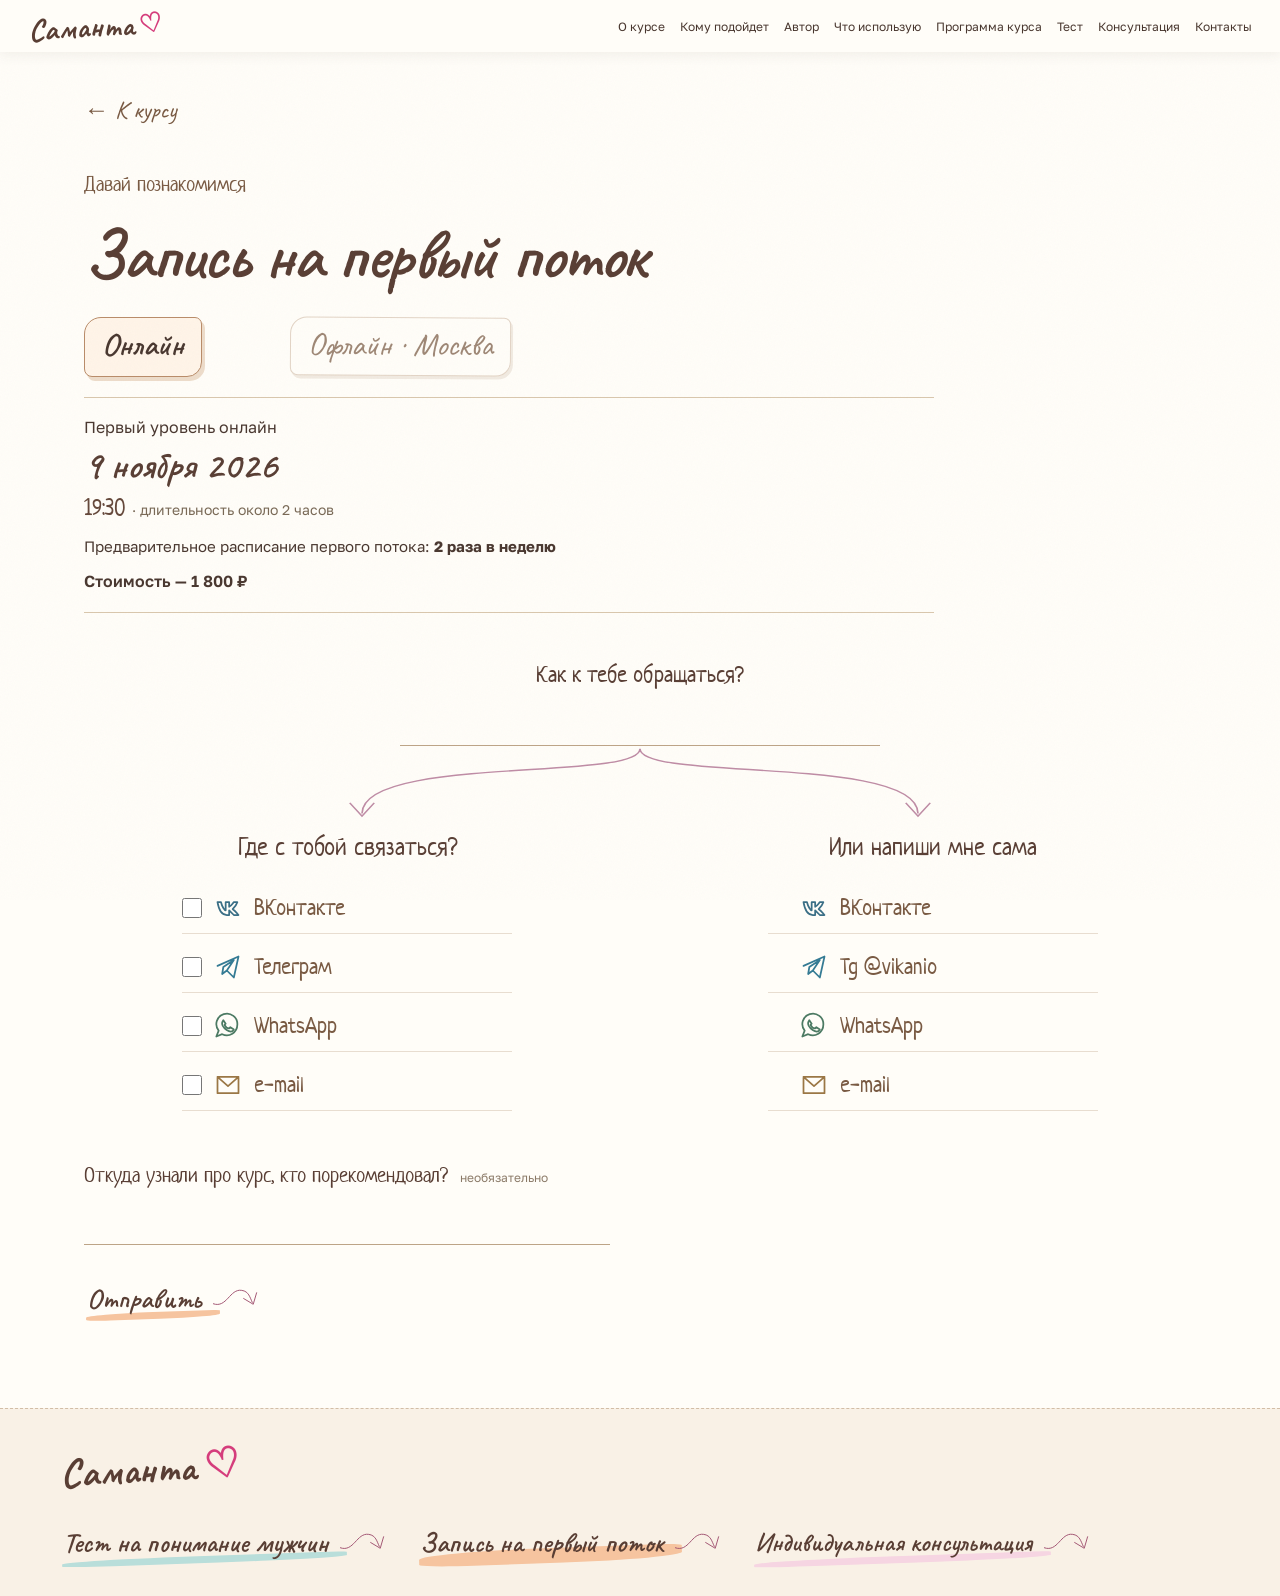
==== commit cccf2c68: "Обновить даты первого потока и источник заявки" ====
--- a/site/booking/index.html
+++ b/site/booking/index.html
@@ -1 +1 @@
-<!doctype html><html lang="ru"><head><meta charset="utf-8"><meta name="viewport" content="width=device-width,initial-scale=1"><meta name="robots" content="noindex,nofollow"><title>Запись на встречу — Саманта</title><meta name="description" content="Запись на первый уровень курса Саманта и индивидуальную консультацию."><link rel="canonical" href="https://vikakhotian.github.io/types/booking/"><link rel="icon" href="../assets/favicon.svg" type="image/svg+xml"><link rel="preload" href="../assets/fonts/caveat.woff" as="font" type="font/woff" crossorigin><link rel="stylesheet" href="../styles.css?v=21"><link rel="stylesheet" href="../scrapbook.css?v=20"><link rel="stylesheet" href="../refinements.css?v=20"><link rel="stylesheet" href="../expressive.css?v=22"><link rel="stylesheet" href="../services.css?v=22"><script src="../site-config.js?v=21" defer></script><script src="../site-navigation.js?v=20" defer></script><script src="../page-shell.js?v=20" defer></script><script src="booking.js?v=22" defer></script></head><body class="booking-page"><a class="skip" href="#main">К содержанию</a><div class="reading-progress" aria-hidden="true"><span id="reading-progress"></span></div><header class="site-header"><a href="https://vikakhotian.github.io/types/" class="wordmark" aria-label="Саманта — на главную" data-site-home="">Саманта<span aria-hidden="true">♡</span></a><button id="menu-toggle" class="menu-toggle" aria-expanded="false" aria-controls="main-nav" aria-label="Открыть меню"><span></span><span></span></button><nav id="main-nav" aria-label="Основное меню"><a href="../#about-course">О курсе</a><a href="../#fit">Кому подойдет</a><a href="../#author">Автор</a><a href="../#methods">Что использую</a><a href="../#program">Программа курса</a><a href="https://vikakhotian.github.io/types/test/" data-site-test="">Тест</a><a href="https://vikakhotian.github.io/types/consultation/" data-site-consultation="">Консультация</a><a href="https://vikakhotian.github.io/types/booking/" data-site-contact="">Контакты</a></nav></header><main id="main" class="service-main"><a class="service-back" data-site-home href="../">← К курсу</a><section class="booking-intro"><p class="service-kicker">Давай познакомимся</p><h1 id="booking-title">Запись на первый уровень</h1><div class="booking-tabs" role="tablist" aria-label="Формат первого уровня"><button class="booking-tab" id="format-online" type="button" role="tab" aria-selected="true" aria-controls="booking-offer-online" data-booking-format="online">Онлайн</button><button class="booking-tab" id="format-offline" type="button" role="tab" aria-selected="false" aria-controls="booking-offer-offline" tabindex="-1" data-booking-format="offline">Офлайн · Москва</button></div><div id="booking-offer"><div id="booking-offer-online" class="booking-offer" role="tabpanel" aria-labelledby="format-online"><p>Ближайший поток с уроком первого уровня · онлайн</p><p class="booking-date">1 ноября 2026</p><p class="booking-price">Стоимость — 1 800 ₽</p></div><div id="booking-offer-offline" class="booking-offer" role="tabpanel" aria-labelledby="format-offline" hidden><p>Предварительная дата урока первого уровня · офлайн</p><p class="booking-date">8 ноября 2026</p><p>Предварительная локация — лофт в центре Москвы</p><p class="booking-price">Стоимость — 3 500 ₽</p></div></div></section><div class="booking-choice-intro"><div class="form-field"><label for="booking-name">Как к тебе обращаться?</label><input id="booking-name" name="name" class="text-input" type="text" autocomplete="name" minlength="2" maxlength="80" required form="booking-form"></div><svg class="contact-branches" viewbox="0 0 1000 90" preserveaspectratio="none" fill="none" stroke="currentColor" stroke-width="1.5" aria-hidden="true"><path d="M500 3C500 40 250 10 250 76m-11-12 11 15 11-15M500 3C500 40 750 10 750 76m-11-12 11 15 11-15"></path></svg></div><div class="booking-layout"><noscript><style>#booking-form{display:none}</style><p>Для записи через форму включи JavaScript. Можно также <a href="https://t.me/vikanio">написать Вике в Telegram</a>.</p></noscript><form id="booking-form" novalidate><fieldset class="contact-methods"><legend>Где с тобой связаться?</legend><p class="field-help">Выбери один или несколько способов</p><div class="channel-options"><label><input type="checkbox" name="channel" value="vk"><svg class="contact-channel-icon channel-vk" viewbox="0 0 24 24" fill="none" stroke="currentColor" stroke-width="1.5" stroke-linecap="round" stroke-linejoin="round" aria-hidden="true"><path d="M3 7h3c1 4 3 7 4 7V7h3v4c2-1 3-3 4-4h3c-1 3-3 5-4 6 2 1 4 4 5 5h-4l-4-4v4h-2C6 18 4 13 3 7Z"></path></svg> ВКонтакте</label><label><input type="checkbox" name="channel" value="telegram"><svg class="contact-channel-icon channel-telegram" viewbox="0 0 24 24" fill="none" stroke="currentColor" stroke-width="1.5" stroke-linecap="round" stroke-linejoin="round" aria-hidden="true"><path d="m3 11 18-8-4 18-6-6-4 3 1-6 9-6-6 9"></path></svg> Телеграм</label><label><input type="checkbox" name="channel" value="whatsapp"><svg class="contact-channel-icon channel-whatsapp" viewbox="0 0 24 24" fill="none" stroke="currentColor" stroke-width="1.5" stroke-linecap="round" stroke-linejoin="round" aria-hidden="true"><path d="M20 11a9 9 0 0 1-13 8l-5 2 2-5A9 9 0 1 1 20 11Z"></path><path d="m8 7 2 3-1 1c1 2 2 3 4 3l1-1 3 2c-2 5-11-2-10-6Z"></path></svg> WhatsApp</label><label><input type="checkbox" name="channel" value="email"><svg class="contact-channel-icon channel-email" viewbox="0 0 24 24" fill="none" stroke="currentColor" stroke-width="1.5" stroke-linecap="round" stroke-linejoin="round" aria-hidden="true"><path d="M3 5h18v14H3Zm0 0 9 8 9-8"></path></svg> e-mail</label></div></fieldset><div id="channel-fields"><div class="channel-pane" data-channel="vk" hidden><label for="contact-vk">ID или короткое имя ВКонтакте</label><input id="contact-vk" class="text-input" name="vk" type="text" placeholder="id123456789" maxlength="100" autocomplete="off" disabled></div><div class="channel-pane" data-channel="telegram" hidden><label for="contact-telegram">Юзернейм в Телеграме</label><input id="contact-telegram" class="text-input" name="telegram" type="text" placeholder="@your_name" maxlength="64" autocomplete="off" disabled></div><div class="channel-pane" data-channel="whatsapp" hidden><label for="contact-whatsapp">Номер телефона для WhatsApp</label><input id="contact-whatsapp" class="text-input" name="whatsapp" type="tel" placeholder="+7 900 123-45-67" maxlength="30" autocomplete="tel" disabled></div><div class="channel-pane" data-channel="email" hidden><label for="contact-email">Твой e-mail</label><input id="contact-email" class="text-input" name="email" type="email" placeholder="name@example.com" maxlength="160" autocomplete="email" disabled></div></div><div class="booking-honeypot" aria-hidden="true"><label>Сайт<input name="website" type="text" tabindex="-1" autocomplete="off"></label></div><p id="booking-error" class="booking-error" role="alert"></p><button id="booking-submit" class="cta primary" type="submit" disabled>Отправить<svg xmlns="http://www.w3.org/2000/svg" class="action-arrow" viewbox="0 0 100 60" fill="none" stroke="currentColor" stroke-width="2" stroke-linecap="round" aria-hidden="true"><path d="M5 40C33 50 39 8 64 12c15 2 17 15 22 25M68 29l20 12 7-24"></path></svg></button></form><aside class="booking-aside"><h2>Или напиши мне сама</h2><div class="direct-contacts" aria-label="Контакты Вики"><a class="direct-social" data-direct-social="vk" target="_blank" rel="noopener noreferrer" href="https://vk.ru/vikanio"><svg class="direct-contact-icon channel-vk" viewbox="0 0 24 24" fill="none" stroke="currentColor" stroke-width="1.5" stroke-linecap="round" stroke-linejoin="round" aria-hidden="true"><path d="M3 7h3c1 4 3 7 4 7V7h3v4c2-1 3-3 4-4h3c-1 3-3 5-4 6 2 1 4 4 5 5h-4l-4-4v4h-2C6 18 4 13 3 7Z"></path></svg><span>ВКонтакте</span></a><a class="direct-social" data-direct-social="telegram" data-direct-telegram target="_blank" rel="noopener noreferrer" href="https://t.me/vikanio"><svg class="direct-contact-icon channel-telegram" viewbox="0 0 24 24" fill="none" stroke="currentColor" stroke-width="1.5" stroke-linecap="round" stroke-linejoin="round" aria-hidden="true"><path d="m3 11 18-8-4 18-6-6-4 3 1-6 9-6-6 9"></path></svg><span>Tg @vikanio</span></a><a class="direct-social" data-direct-social="whatsapp" target="_blank" rel="noopener noreferrer" href="https://wa.me/79162501475"><svg class="direct-contact-icon channel-whatsapp" viewbox="0 0 24 24" fill="none" stroke="currentColor" stroke-width="1.5" stroke-linecap="round" stroke-linejoin="round" aria-hidden="true"><path d="M20 11a9 9 0 0 1-13 8l-5 2 2-5A9 9 0 1 1 20 11Z"></path><path d="m8 7 2 3-1 1c1 2 2 3 4 3l1-1 3 2c-2 5-11-2-10-6Z"></path></svg><span>WhatsApp</span></a><a class="direct-social" data-direct-social="email" href="mailto:vhotyan@gmail.com"><svg class="direct-contact-icon channel-email" viewbox="0 0 24 24" fill="none" stroke="currentColor" stroke-width="1.5" stroke-linecap="round" stroke-linejoin="round" aria-hidden="true"><path d="M3 5h18v14H3Zm0 0 9 8 9-8"></path></svg><span>e-mail</span></a></div></aside></div><p id="booking-status" class="booking-status" role="status" aria-live="polite"></p></main><footer class="footer"><div class="footer-inner"><a class="wordmark" data-site-home href="https://vikakhotian.github.io/types/">Саманта<span aria-hidden="true">♡</span></a><div class="ctas"><a class="cta primary" data-site-test href="../test/">Тест на понимание мужчин<svg xmlns="http://www.w3.org/2000/svg" class="action-arrow" viewbox="0 0 100 60" fill="none" stroke="currentColor" stroke-width="2" stroke-linecap="round" aria-hidden="true"><path d="M5 40C33 50 39 8 64 12c15 2 17 15 22 25M68 29l20 12 7-24"></path></svg></a><a class="cta secondary" data-site-contact href="https://vikakhotian.github.io/types/booking/">Запись на первый уровень<svg xmlns="http://www.w3.org/2000/svg" class="action-arrow" viewbox="0 0 100 60" fill="none" stroke="currentColor" stroke-width="2" stroke-linecap="round" aria-hidden="true"><path d="M5 40C33 50 39 8 64 12c15 2 17 15 22 25M68 29l20 12 7-24"></path></svg></a><a class="cta consultation-footer" data-site-consultation href="https://vikakhotian.github.io/types/consultation/">Индивидуальная консультация<svg class="action-arrow" viewbox="0 0 100 60" fill="none" stroke="currentColor" stroke-width="2" stroke-linecap="round" aria-hidden="true"><path d="M5 40C33 50 39 8 64 12c15 2 17 15 22 25M68 29l20 12 7-24"></path></svg></a></div></div></footer><button id="back-top" class="back-top" aria-label="Наверх" hidden><svg class="icon " viewbox="0 0 24 24" fill="none" stroke="currentColor" stroke-width="1.5" stroke-linecap="round" stroke-linejoin="round" aria-hidden="true"><path d="M3 12h17m-6-6 6 6-6 6"></path></svg></button></body></html>
+<!doctype html><html lang="ru"><head><meta charset="utf-8"><meta name="viewport" content="width=device-width,initial-scale=1"><meta name="robots" content="noindex,nofollow"><title>Запись на встречу — Саманта</title><meta name="description" content="Запись на первый поток курса Саманта и индивидуальную консультацию."><link rel="canonical" href="https://vikakhotian.github.io/types/booking/"><link rel="icon" href="../assets/favicon.svg" type="image/svg+xml"><link rel="preload" href="../assets/fonts/caveat.woff" as="font" type="font/woff" crossorigin><link rel="stylesheet" href="../styles.css?v=21"><link rel="stylesheet" href="../scrapbook.css?v=20"><link rel="stylesheet" href="../refinements.css?v=20"><link rel="stylesheet" href="../expressive.css?v=22"><link rel="stylesheet" href="../services.css?v=25"><script src="../site-config.js?v=23" defer></script><script src="../site-navigation.js?v=20" defer></script><script src="../page-shell.js?v=20" defer></script><script src="booking.js?v=23" defer></script></head><body class="booking-page"><a class="skip" href="#main">К содержанию</a><div class="reading-progress" aria-hidden="true"><span id="reading-progress"></span></div><header class="site-header"><a href="https://vikakhotian.github.io/types/" class="wordmark" aria-label="Саманта — на главную" data-site-home="">Саманта<span aria-hidden="true">♡</span></a><button id="menu-toggle" class="menu-toggle" aria-expanded="false" aria-controls="main-nav" aria-label="Открыть меню"><span></span><span></span></button><nav id="main-nav" aria-label="Основное меню"><a href="../#about-course">О курсе</a><a href="../#fit">Кому подойдет</a><a href="../#author">Автор</a><a href="../#methods">Что использую</a><a href="../#program">Программа курса</a><a href="https://vikakhotian.github.io/types/test/" data-site-test="">Тест</a><a href="https://vikakhotian.github.io/types/consultation/" data-site-consultation="">Консультация</a><a href="https://vikakhotian.github.io/types/booking/" data-site-contact="">Контакты</a></nav></header><main id="main" class="service-main"><a class="service-back" data-site-home href="../">← К курсу</a><section class="booking-intro"><p class="service-kicker">Давай познакомимся</p><h1 id="booking-title">Запись на первый поток</h1><div class="booking-tabs" role="tablist" aria-label="Формат первого уровня"><button class="booking-tab" id="format-online" type="button" role="tab" aria-selected="true" aria-controls="booking-offer-online" data-booking-format="online">Онлайн</button><button class="booking-tab" id="format-offline" type="button" role="tab" aria-selected="false" aria-controls="booking-offer-offline" tabindex="-1" data-booking-format="offline">Офлайн · Москва</button></div><div id="booking-offer"><div id="booking-offer-online" class="booking-offer" role="tabpanel" aria-labelledby="format-online"><p>Первый уровень онлайн</p><p class="booking-date">9 ноября 2026</p><p class="booking-time">19:30 <span>· длительность около 2 часов</span></p><p class="booking-schedule">Предварительное расписание первого потока: <strong>2 раза в неделю</strong></p><p class="booking-price">Стоимость — 1 800 ₽</p></div><div id="booking-offer-offline" class="booking-offer" role="tabpanel" aria-labelledby="format-offline" hidden><p>Предварительная дата урока первого уровня · офлайн</p><p class="booking-date">22 ноября 2026</p><p>Предварительная локация — лофт в центре Москвы</p><p class="booking-price">Стоимость — 3 500 ₽</p></div></div></section><div class="booking-choice-intro"><div class="form-field"><label for="booking-name">Как к тебе обращаться?</label><input id="booking-name" name="name" class="text-input" type="text" autocomplete="name" minlength="2" maxlength="80" required form="booking-form"></div><svg class="contact-branches" viewbox="0 0 1000 90" preserveaspectratio="none" fill="none" stroke="currentColor" stroke-width="1.5" aria-hidden="true"><path d="M500 3C500 40 250 10 250 76m-11-12 11 15 11-15M500 3C500 40 750 10 750 76m-11-12 11 15 11-15"></path></svg></div><div class="booking-layout"><noscript><style>#booking-form{display:none}</style><p>Для записи через форму включи JavaScript. Можно также <a href="https://t.me/vikanio">написать Вике в Telegram</a>.</p></noscript><form id="booking-form" novalidate><fieldset class="contact-methods"><legend>Где с тобой связаться?</legend><p class="field-help">Выбери один или несколько способов</p><div class="channel-options"><label><input type="checkbox" name="channel" value="vk"><svg class="contact-channel-icon channel-vk" viewbox="0 0 24 24" fill="none" stroke="currentColor" stroke-width="1.5" stroke-linecap="round" stroke-linejoin="round" aria-hidden="true"><path d="M3 7h3c1 4 3 7 4 7V7h3v4c2-1 3-3 4-4h3c-1 3-3 5-4 6 2 1 4 4 5 5h-4l-4-4v4h-2C6 18 4 13 3 7Z"></path></svg> ВКонтакте</label><label><input type="checkbox" name="channel" value="telegram"><svg class="contact-channel-icon channel-telegram" viewbox="0 0 24 24" fill="none" stroke="currentColor" stroke-width="1.5" stroke-linecap="round" stroke-linejoin="round" aria-hidden="true"><path d="m3 11 18-8-4 18-6-6-4 3 1-6 9-6-6 9"></path></svg> Телеграм</label><label><input type="checkbox" name="channel" value="whatsapp"><svg class="contact-channel-icon channel-whatsapp" viewbox="0 0 24 24" fill="none" stroke="currentColor" stroke-width="1.5" stroke-linecap="round" stroke-linejoin="round" aria-hidden="true"><path d="M20 11a9 9 0 0 1-13 8l-5 2 2-5A9 9 0 1 1 20 11Z"></path><path d="m8 7 2 3-1 1c1 2 2 3 4 3l1-1 3 2c-2 5-11-2-10-6Z"></path></svg> WhatsApp</label><label><input type="checkbox" name="channel" value="email"><svg class="contact-channel-icon channel-email" viewbox="0 0 24 24" fill="none" stroke="currentColor" stroke-width="1.5" stroke-linecap="round" stroke-linejoin="round" aria-hidden="true"><path d="M3 5h18v14H3Zm0 0 9 8 9-8"></path></svg> e-mail</label></div></fieldset><div id="channel-fields"><div class="channel-pane" data-channel="vk" hidden><label for="contact-vk">ID или короткое имя ВКонтакте</label><input id="contact-vk" class="text-input" name="vk" type="text" placeholder="id123456789" maxlength="100" autocomplete="off" disabled></div><div class="channel-pane" data-channel="telegram" hidden><label for="contact-telegram">Юзернейм в Телеграме</label><input id="contact-telegram" class="text-input" name="telegram" type="text" placeholder="@your_name" maxlength="64" autocomplete="off" disabled></div><div class="channel-pane" data-channel="whatsapp" hidden><label for="contact-whatsapp">Номер телефона для WhatsApp</label><input id="contact-whatsapp" class="text-input" name="whatsapp" type="tel" placeholder="+7 900 123-45-67" maxlength="30" autocomplete="tel" disabled></div><div class="channel-pane" data-channel="email" hidden><label for="contact-email">Твой e-mail</label><input id="contact-email" class="text-input" name="email" type="email" placeholder="name@example.com" maxlength="160" autocomplete="email" disabled></div></div><div class="referral-field"><label for="booking-referral">Откуда узнали про курс, кто порекомендовал? <span class="optional-note">необязательно</span></label><input id="booking-referral" class="text-input" name="referral" type="text" maxlength="300" autocomplete="off"></div><div class="booking-honeypot" aria-hidden="true"><label>Сайт<input name="website" type="text" tabindex="-1" autocomplete="off"></label></div><p id="booking-error" class="booking-error" role="alert"></p><button id="booking-submit" class="cta primary" type="submit" disabled>Отправить<svg xmlns="http://www.w3.org/2000/svg" class="action-arrow" viewbox="0 0 100 60" fill="none" stroke="currentColor" stroke-width="2" stroke-linecap="round" aria-hidden="true"><path d="M5 40C33 50 39 8 64 12c15 2 17 15 22 25M68 29l20 12 7-24"></path></svg></button></form><aside class="booking-aside"><h2>Или напиши мне сама</h2><div class="direct-contacts" aria-label="Контакты Вики"><a class="direct-social" data-direct-social="vk" target="_blank" rel="noopener noreferrer" href="https://vk.ru/vikanio"><svg class="direct-contact-icon channel-vk" viewbox="0 0 24 24" fill="none" stroke="currentColor" stroke-width="1.5" stroke-linecap="round" stroke-linejoin="round" aria-hidden="true"><path d="M3 7h3c1 4 3 7 4 7V7h3v4c2-1 3-3 4-4h3c-1 3-3 5-4 6 2 1 4 4 5 5h-4l-4-4v4h-2C6 18 4 13 3 7Z"></path></svg><span>ВКонтакте</span></a><a class="direct-social" data-direct-social="telegram" data-direct-telegram target="_blank" rel="noopener noreferrer" href="https://t.me/vikanio"><svg class="direct-contact-icon channel-telegram" viewbox="0 0 24 24" fill="none" stroke="currentColor" stroke-width="1.5" stroke-linecap="round" stroke-linejoin="round" aria-hidden="true"><path d="m3 11 18-8-4 18-6-6-4 3 1-6 9-6-6 9"></path></svg><span>Tg @vikanio</span></a><a class="direct-social" data-direct-social="whatsapp" target="_blank" rel="noopener noreferrer" href="https://wa.me/79162501475"><svg class="direct-contact-icon channel-whatsapp" viewbox="0 0 24 24" fill="none" stroke="currentColor" stroke-width="1.5" stroke-linecap="round" stroke-linejoin="round" aria-hidden="true"><path d="M20 11a9 9 0 0 1-13 8l-5 2 2-5A9 9 0 1 1 20 11Z"></path><path d="m8 7 2 3-1 1c1 2 2 3 4 3l1-1 3 2c-2 5-11-2-10-6Z"></path></svg><span>WhatsApp</span></a><a class="direct-social" data-direct-social="email" href="mailto:vhotyan@gmail.com"><svg class="direct-contact-icon channel-email" viewbox="0 0 24 24" fill="none" stroke="currentColor" stroke-width="1.5" stroke-linecap="round" stroke-linejoin="round" aria-hidden="true"><path d="M3 5h18v14H3Zm0 0 9 8 9-8"></path></svg><span>e-mail</span></a></div></aside></div><p id="booking-status" class="booking-status" role="status" aria-live="polite"></p></main><footer class="footer"><div class="footer-inner"><a class="wordmark" data-site-home href="https://vikakhotian.github.io/types/">Саманта<span aria-hidden="true">♡</span></a><div class="ctas"><a class="cta primary" data-site-test href="../test/">Тест на понимание мужчин<svg xmlns="http://www.w3.org/2000/svg" class="action-arrow" viewbox="0 0 100 60" fill="none" stroke="currentColor" stroke-width="2" stroke-linecap="round" aria-hidden="true"><path d="M5 40C33 50 39 8 64 12c15 2 17 15 22 25M68 29l20 12 7-24"></path></svg></a><a class="cta secondary" data-site-contact href="https://vikakhotian.github.io/types/booking/">Запись на первый поток<svg xmlns="http://www.w3.org/2000/svg" class="action-arrow" viewbox="0 0 100 60" fill="none" stroke="currentColor" stroke-width="2" stroke-linecap="round" aria-hidden="true"><path d="M5 40C33 50 39 8 64 12c15 2 17 15 22 25M68 29l20 12 7-24"></path></svg></a><a class="cta consultation-footer" data-site-consultation href="https://vikakhotian.github.io/types/consultation/">Индивидуальная консультация<svg class="action-arrow" viewbox="0 0 100 60" fill="none" stroke="currentColor" stroke-width="2" stroke-linecap="round" aria-hidden="true"><path d="M5 40C33 50 39 8 64 12c15 2 17 15 22 25M68 29l20 12 7-24"></path></svg></a></div></div></footer><button id="back-top" class="back-top" aria-label="Наверх" hidden><svg class="icon " viewbox="0 0 24 24" fill="none" stroke="currentColor" stroke-width="1.5" stroke-linecap="round" stroke-linejoin="round" aria-hidden="true"><path d="M3 12h17m-6-6 6 6-6 6"></path></svg></button></body></html>
--- a/site/services.css
+++ b/site/services.css
@@ -155,6 +155,29 @@
 #booking-submit[aria-busy=true]{opacity:.6;cursor:wait}
 @media(max-width:760px){.booking-aside{padding-top:22px!important}}
 
+/* Version 25: clearer format switcher, schedule details and optional referral source. */
+.booking-tabs{column-gap:78px;row-gap:14px;align-items:center}
+.booking-tab{padding:8px 17px 11px;border:1px solid #d8c5b3;border-radius:17px 7px 15px 8px;background:#fffdf8;box-shadow:2px 3px 0 rgba(199,177,155,.35);opacity:.72;transition:opacity .15s,transform .15s,box-shadow .15s}
+.booking-tab:nth-child(2){transform:translateX(10px) rotate(.35deg)}
+.booking-tab[aria-selected=true]{opacity:1;border-color:#b98c69;background:#fff4e8;box-shadow:3px 4px 0 rgba(213,174,139,.42)}
+.booking-tab[aria-selected=true]:before{opacity:0}
+.booking-tab:hover{opacity:1}
+.booking-time{font-family:Neucha,cursive;font-size:23px!important;line-height:1.35!important;color:#65483a}
+.booking-time span{font-family:Golos,sans-serif;font-size:14px;color:#796956}
+.booking-schedule{margin-top:10px!important;font-size:15px!important}
+.referral-field{margin:8px 0 25px;max-width:590px}
+.referral-field label{display:block;margin-bottom:7px;font-family:Neucha,cursive;font-size:21px;line-height:1.35;color:#593e34}
+.referral-field .optional-note{margin-left:6px;font-family:Golos,sans-serif;font-size:12px;color:#8b7a68}
+.referral-field .text-input{font-size:16px}
+@media(max-width:760px){
+ .booking-tabs{column-gap:34px}
+ .booking-tab{padding:7px 11px 10px;font-size:28px}
+ .booking-tab:nth-child(2){transform:translateX(4px) rotate(.35deg)}
+ .booking-time{font-size:22px!important}
+ .booking-time span{display:block;margin-top:2px}
+ .referral-field{margin-top:4px}
+}
+
 .booking-choice-intro{margin:25px 0 5px}.booking-choice-intro .form-field{max-width:480px;margin:0 auto}.booking-choice-intro label{font-family:Neucha,cursive;font-size:23px}.contact-branches{display:block;width:100%;height:80px;color:#bf8ca5}.booking-layout{margin-top:0}.booking-aside{padding-top:0!important}.contact-methods legend,.service-main .booking-aside h2{font-family:Neucha,cursive;font-size:25px;font-weight:400;line-height:1.3}.contact-methods legend{padding:0}.direct-social{font-size:23px}@media(max-width:760px){.contact-branches{height:58px}.booking-aside{padding-top:23px!important}}
 
 .booking-choice-intro .form-field label{text-align:center}.booking-choice-intro .text-input{text-align:center}.booking-layout{grid-template-columns:1fr 1fr;gap:60px}.contact-methods legend,.service-main .booking-aside h2{font-family:Neucha,cursive;font-size:25px;font-weight:400;line-height:1.3;text-align:center;width:100%;margin:0 0 20px}.contact-methods>.field-help{display:none}.channel-options,.direct-contacts{display:grid;grid-template-columns:1fr;gap:8px;max-width:330px;margin:0 auto 25px}.channel-options label,.direct-social{display:grid;grid-template-columns:20px 28px minmax(0,1fr);gap:12px;align-items:center;font-family:Neucha,cursive;font-size:23px!important;line-height:1.3;min-height:51px;padding:6px 0;margin:0;border-bottom:1px solid #e8ddd0;text-decoration:none;color:#795a43}.direct-social:before{content:'';display:block;width:20px;height:20px}.contact-channel-icon,.direct-social .direct-contact-icon{display:block;width:28px;height:28px;padding:0;background:none;transform:none;border-radius:0}.channel-options input{width:20px;height:20px;margin:0}.direct-social:hover{text-decoration:underline;text-underline-offset:5px}@media(max-width:760px){.booking-layout{grid-template-columns:1fr;gap:28px}.booking-aside{border:0}.contact-branches{height:50px}}
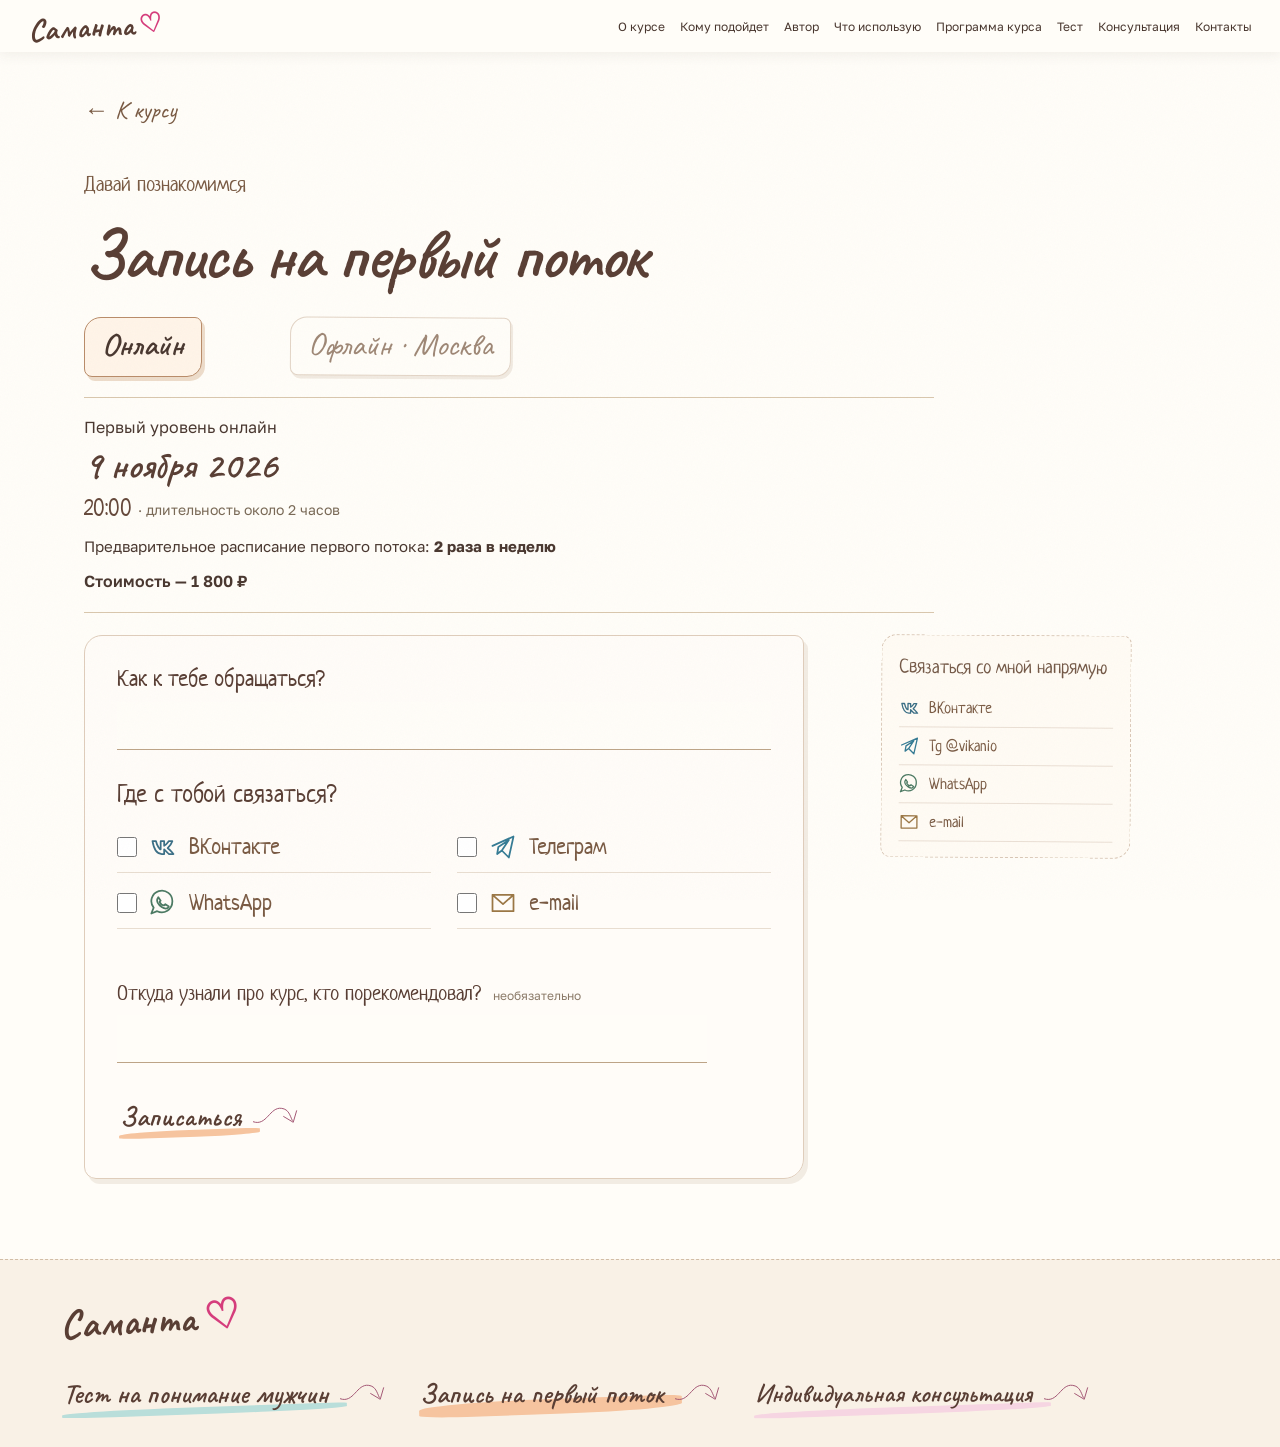
==== commit a4f0ba3a: "Упростить формы записи и добавить календарь" ====
--- a/site/booking/index.html
+++ b/site/booking/index.html
@@ -1 +1,2 @@
-<!doctype html><html lang="ru"><head><meta charset="utf-8"><meta name="viewport" content="width=device-width,initial-scale=1"><meta name="robots" content="noindex,nofollow"><title>Запись на встречу — Саманта</title><meta name="description" content="Запись на первый поток курса Саманта и индивидуальную консультацию."><link rel="canonical" href="https://vikakhotian.github.io/types/booking/"><link rel="icon" href="../assets/favicon.svg" type="image/svg+xml"><link rel="preload" href="../assets/fonts/caveat.woff" as="font" type="font/woff" crossorigin><link rel="stylesheet" href="../styles.css?v=21"><link rel="stylesheet" href="../scrapbook.css?v=20"><link rel="stylesheet" href="../refinements.css?v=20"><link rel="stylesheet" href="../expressive.css?v=22"><link rel="stylesheet" href="../services.css?v=25"><script src="../site-config.js?v=23" defer></script><script src="../site-navigation.js?v=20" defer></script><script src="../page-shell.js?v=20" defer></script><script src="booking.js?v=23" defer></script></head><body class="booking-page"><a class="skip" href="#main">К содержанию</a><div class="reading-progress" aria-hidden="true"><span id="reading-progress"></span></div><header class="site-header"><a href="https://vikakhotian.github.io/types/" class="wordmark" aria-label="Саманта — на главную" data-site-home="">Саманта<span aria-hidden="true">♡</span></a><button id="menu-toggle" class="menu-toggle" aria-expanded="false" aria-controls="main-nav" aria-label="Открыть меню"><span></span><span></span></button><nav id="main-nav" aria-label="Основное меню"><a href="../#about-course">О курсе</a><a href="../#fit">Кому подойдет</a><a href="../#author">Автор</a><a href="../#methods">Что использую</a><a href="../#program">Программа курса</a><a href="https://vikakhotian.github.io/types/test/" data-site-test="">Тест</a><a href="https://vikakhotian.github.io/types/consultation/" data-site-consultation="">Консультация</a><a href="https://vikakhotian.github.io/types/booking/" data-site-contact="">Контакты</a></nav></header><main id="main" class="service-main"><a class="service-back" data-site-home href="../">← К курсу</a><section class="booking-intro"><p class="service-kicker">Давай познакомимся</p><h1 id="booking-title">Запись на первый поток</h1><div class="booking-tabs" role="tablist" aria-label="Формат первого уровня"><button class="booking-tab" id="format-online" type="button" role="tab" aria-selected="true" aria-controls="booking-offer-online" data-booking-format="online">Онлайн</button><button class="booking-tab" id="format-offline" type="button" role="tab" aria-selected="false" aria-controls="booking-offer-offline" tabindex="-1" data-booking-format="offline">Офлайн · Москва</button></div><div id="booking-offer"><div id="booking-offer-online" class="booking-offer" role="tabpanel" aria-labelledby="format-online"><p>Первый уровень онлайн</p><p class="booking-date">9 ноября 2026</p><p class="booking-time">19:30 <span>· длительность около 2 часов</span></p><p class="booking-schedule">Предварительное расписание первого потока: <strong>2 раза в неделю</strong></p><p class="booking-price">Стоимость — 1 800 ₽</p></div><div id="booking-offer-offline" class="booking-offer" role="tabpanel" aria-labelledby="format-offline" hidden><p>Предварительная дата урока первого уровня · офлайн</p><p class="booking-date">22 ноября 2026</p><p>Предварительная локация — лофт в центре Москвы</p><p class="booking-price">Стоимость — 3 500 ₽</p></div></div></section><div class="booking-choice-intro"><div class="form-field"><label for="booking-name">Как к тебе обращаться?</label><input id="booking-name" name="name" class="text-input" type="text" autocomplete="name" minlength="2" maxlength="80" required form="booking-form"></div><svg class="contact-branches" viewbox="0 0 1000 90" preserveaspectratio="none" fill="none" stroke="currentColor" stroke-width="1.5" aria-hidden="true"><path d="M500 3C500 40 250 10 250 76m-11-12 11 15 11-15M500 3C500 40 750 10 750 76m-11-12 11 15 11-15"></path></svg></div><div class="booking-layout"><noscript><style>#booking-form{display:none}</style><p>Для записи через форму включи JavaScript. Можно также <a href="https://t.me/vikanio">написать Вике в Telegram</a>.</p></noscript><form id="booking-form" novalidate><fieldset class="contact-methods"><legend>Где с тобой связаться?</legend><p class="field-help">Выбери один или несколько способов</p><div class="channel-options"><label><input type="checkbox" name="channel" value="vk"><svg class="contact-channel-icon channel-vk" viewbox="0 0 24 24" fill="none" stroke="currentColor" stroke-width="1.5" stroke-linecap="round" stroke-linejoin="round" aria-hidden="true"><path d="M3 7h3c1 4 3 7 4 7V7h3v4c2-1 3-3 4-4h3c-1 3-3 5-4 6 2 1 4 4 5 5h-4l-4-4v4h-2C6 18 4 13 3 7Z"></path></svg> ВКонтакте</label><label><input type="checkbox" name="channel" value="telegram"><svg class="contact-channel-icon channel-telegram" viewbox="0 0 24 24" fill="none" stroke="currentColor" stroke-width="1.5" stroke-linecap="round" stroke-linejoin="round" aria-hidden="true"><path d="m3 11 18-8-4 18-6-6-4 3 1-6 9-6-6 9"></path></svg> Телеграм</label><label><input type="checkbox" name="channel" value="whatsapp"><svg class="contact-channel-icon channel-whatsapp" viewbox="0 0 24 24" fill="none" stroke="currentColor" stroke-width="1.5" stroke-linecap="round" stroke-linejoin="round" aria-hidden="true"><path d="M20 11a9 9 0 0 1-13 8l-5 2 2-5A9 9 0 1 1 20 11Z"></path><path d="m8 7 2 3-1 1c1 2 2 3 4 3l1-1 3 2c-2 5-11-2-10-6Z"></path></svg> WhatsApp</label><label><input type="checkbox" name="channel" value="email"><svg class="contact-channel-icon channel-email" viewbox="0 0 24 24" fill="none" stroke="currentColor" stroke-width="1.5" stroke-linecap="round" stroke-linejoin="round" aria-hidden="true"><path d="M3 5h18v14H3Zm0 0 9 8 9-8"></path></svg> e-mail</label></div></fieldset><div id="channel-fields"><div class="channel-pane" data-channel="vk" hidden><label for="contact-vk">ID или короткое имя ВКонтакте</label><input id="contact-vk" class="text-input" name="vk" type="text" placeholder="id123456789" maxlength="100" autocomplete="off" disabled></div><div class="channel-pane" data-channel="telegram" hidden><label for="contact-telegram">Юзернейм в Телеграме</label><input id="contact-telegram" class="text-input" name="telegram" type="text" placeholder="@your_name" maxlength="64" autocomplete="off" disabled></div><div class="channel-pane" data-channel="whatsapp" hidden><label for="contact-whatsapp">Номер телефона для WhatsApp</label><input id="contact-whatsapp" class="text-input" name="whatsapp" type="tel" placeholder="+7 900 123-45-67" maxlength="30" autocomplete="tel" disabled></div><div class="channel-pane" data-channel="email" hidden><label for="contact-email">Твой e-mail</label><input id="contact-email" class="text-input" name="email" type="email" placeholder="name@example.com" maxlength="160" autocomplete="email" disabled></div></div><div class="referral-field"><label for="booking-referral">Откуда узнали про курс, кто порекомендовал? <span class="optional-note">необязательно</span></label><input id="booking-referral" class="text-input" name="referral" type="text" maxlength="300" autocomplete="off"></div><div class="booking-honeypot" aria-hidden="true"><label>Сайт<input name="website" type="text" tabindex="-1" autocomplete="off"></label></div><p id="booking-error" class="booking-error" role="alert"></p><button id="booking-submit" class="cta primary" type="submit" disabled>Отправить<svg xmlns="http://www.w3.org/2000/svg" class="action-arrow" viewbox="0 0 100 60" fill="none" stroke="currentColor" stroke-width="2" stroke-linecap="round" aria-hidden="true"><path d="M5 40C33 50 39 8 64 12c15 2 17 15 22 25M68 29l20 12 7-24"></path></svg></button></form><aside class="booking-aside"><h2>Или напиши мне сама</h2><div class="direct-contacts" aria-label="Контакты Вики"><a class="direct-social" data-direct-social="vk" target="_blank" rel="noopener noreferrer" href="https://vk.ru/vikanio"><svg class="direct-contact-icon channel-vk" viewbox="0 0 24 24" fill="none" stroke="currentColor" stroke-width="1.5" stroke-linecap="round" stroke-linejoin="round" aria-hidden="true"><path d="M3 7h3c1 4 3 7 4 7V7h3v4c2-1 3-3 4-4h3c-1 3-3 5-4 6 2 1 4 4 5 5h-4l-4-4v4h-2C6 18 4 13 3 7Z"></path></svg><span>ВКонтакте</span></a><a class="direct-social" data-direct-social="telegram" data-direct-telegram target="_blank" rel="noopener noreferrer" href="https://t.me/vikanio"><svg class="direct-contact-icon channel-telegram" viewbox="0 0 24 24" fill="none" stroke="currentColor" stroke-width="1.5" stroke-linecap="round" stroke-linejoin="round" aria-hidden="true"><path d="m3 11 18-8-4 18-6-6-4 3 1-6 9-6-6 9"></path></svg><span>Tg @vikanio</span></a><a class="direct-social" data-direct-social="whatsapp" target="_blank" rel="noopener noreferrer" href="https://wa.me/79162501475"><svg class="direct-contact-icon channel-whatsapp" viewbox="0 0 24 24" fill="none" stroke="currentColor" stroke-width="1.5" stroke-linecap="round" stroke-linejoin="round" aria-hidden="true"><path d="M20 11a9 9 0 0 1-13 8l-5 2 2-5A9 9 0 1 1 20 11Z"></path><path d="m8 7 2 3-1 1c1 2 2 3 4 3l1-1 3 2c-2 5-11-2-10-6Z"></path></svg><span>WhatsApp</span></a><a class="direct-social" data-direct-social="email" href="mailto:vhotyan@gmail.com"><svg class="direct-contact-icon channel-email" viewbox="0 0 24 24" fill="none" stroke="currentColor" stroke-width="1.5" stroke-linecap="round" stroke-linejoin="round" aria-hidden="true"><path d="M3 5h18v14H3Zm0 0 9 8 9-8"></path></svg><span>e-mail</span></a></div></aside></div><p id="booking-status" class="booking-status" role="status" aria-live="polite"></p></main><footer class="footer"><div class="footer-inner"><a class="wordmark" data-site-home href="https://vikakhotian.github.io/types/">Саманта<span aria-hidden="true">♡</span></a><div class="ctas"><a class="cta primary" data-site-test href="../test/">Тест на понимание мужчин<svg xmlns="http://www.w3.org/2000/svg" class="action-arrow" viewbox="0 0 100 60" fill="none" stroke="currentColor" stroke-width="2" stroke-linecap="round" aria-hidden="true"><path d="M5 40C33 50 39 8 64 12c15 2 17 15 22 25M68 29l20 12 7-24"></path></svg></a><a class="cta secondary" data-site-contact href="https://vikakhotian.github.io/types/booking/">Запись на первый поток<svg xmlns="http://www.w3.org/2000/svg" class="action-arrow" viewbox="0 0 100 60" fill="none" stroke="currentColor" stroke-width="2" stroke-linecap="round" aria-hidden="true"><path d="M5 40C33 50 39 8 64 12c15 2 17 15 22 25M68 29l20 12 7-24"></path></svg></a><a class="cta consultation-footer" data-site-consultation href="https://vikakhotian.github.io/types/consultation/">Индивидуальная консультация<svg class="action-arrow" viewbox="0 0 100 60" fill="none" stroke="currentColor" stroke-width="2" stroke-linecap="round" aria-hidden="true"><path d="M5 40C33 50 39 8 64 12c15 2 17 15 22 25M68 29l20 12 7-24"></path></svg></a></div></div></footer><button id="back-top" class="back-top" aria-label="Наверх" hidden><svg class="icon " viewbox="0 0 24 24" fill="none" stroke="currentColor" stroke-width="1.5" stroke-linecap="round" stroke-linejoin="round" aria-hidden="true"><path d="M3 12h17m-6-6 6 6-6 6"></path></svg></button></body></html>
+<!doctype html>
+<html lang="ru"><head><meta charset="utf-8"><meta name="viewport" content="width=device-width,initial-scale=1"><meta name="robots" content="noindex,nofollow"><title>Запись на встречу — Саманта</title><meta name="description" content="Запись на первый поток курса Саманта и индивидуальную консультацию."><link rel="canonical" href="https://vikakhotian.github.io/types/booking/"><link rel="icon" href="../assets/favicon.svg" type="image/svg+xml"><link rel="preload" href="../assets/fonts/caveat.woff" as="font" type="font/woff" crossorigin><link rel="stylesheet" href="../styles.css?v=21"><link rel="stylesheet" href="../scrapbook.css?v=20"><link rel="stylesheet" href="../refinements.css?v=20"><link rel="stylesheet" href="../expressive.css?v=22"><link rel="stylesheet" href="../services.css?v=26"><script src="../site-config.js?v=25" defer></script><script src="../site-navigation.js?v=20" defer></script><script src="../page-shell.js?v=20" defer></script><script src="booking.js?v=24" defer></script></head><body class="booking-page"><a class="skip" href="#main">К содержанию</a><div class="reading-progress" aria-hidden="true"><span id="reading-progress"></span></div><header class="site-header"><a href="https://vikakhotian.github.io/types/" class="wordmark" aria-label="Саманта — на главную" data-site-home="">Саманта<span aria-hidden="true">♡</span></a><button id="menu-toggle" class="menu-toggle" aria-expanded="false" aria-controls="main-nav" aria-label="Открыть меню"><span></span><span></span></button><nav id="main-nav" aria-label="Основное меню"><a href="../#about-course">О курсе</a><a href="../#fit">Кому подойдет</a><a href="../#author">Автор</a><a href="../#methods">Что использую</a><a href="../#program">Программа курса</a><a href="https://vikakhotian.github.io/types/test/" data-site-test="">Тест</a><a href="https://vikakhotian.github.io/types/consultation/" data-site-consultation="">Консультация</a><a href="https://vikakhotian.github.io/types/booking/" data-site-contact="">Контакты</a></nav></header><main id="main" class="service-main"><a class="service-back" data-site-home href="../">← К курсу</a><section class="booking-intro"><p class="service-kicker">Давай познакомимся</p><h1 id="booking-title">Запись на первый поток</h1><div class="booking-tabs" role="tablist" aria-label="Формат первого уровня"><button class="booking-tab" id="format-online" type="button" role="tab" aria-selected="true" aria-controls="booking-offer-online" data-booking-format="online">Онлайн</button><button class="booking-tab" id="format-offline" type="button" role="tab" aria-selected="false" aria-controls="booking-offer-offline" tabindex="-1" data-booking-format="offline">Офлайн · Москва</button></div><div id="booking-offer"><div id="booking-offer-online" class="booking-offer" role="tabpanel" aria-labelledby="format-online"><p>Первый уровень онлайн</p><p class="booking-date">9 ноября 2026</p><p class="booking-time">20:00 <span>· длительность около 2 часов</span></p><p class="booking-schedule">Предварительное расписание первого потока: <strong>2 раза в неделю</strong></p><p class="booking-price">Стоимость — 1 800 ₽</p></div><div id="booking-offer-offline" class="booking-offer" role="tabpanel" aria-labelledby="format-offline" hidden><p>Предварительная дата урока первого уровня · офлайн</p><p class="booking-date">22 ноября 2026</p><p>Предварительная локация — лофт в центре Москвы</p><p class="booking-price">Стоимость — 3 500 ₽</p></div></div></section><div class="booking-layout"><noscript><style>#booking-form{display:none}</style><p>Для записи через форму включи JavaScript. Можно также <a href="https://t.me/vikanio">написать Вике в Telegram</a>.</p></noscript><form id="booking-form" novalidate><div class="booking-choice-intro"><div class="form-field"><label for="booking-name">Как к тебе обращаться?</label><input id="booking-name" name="name" class="text-input" type="text" autocomplete="name" minlength="2" maxlength="80" required form="booking-form"></div></div><fieldset class="contact-methods"><legend>Где с тобой связаться?</legend><p class="field-help">Выбери один или несколько способов</p><div class="channel-options"><label><input type="checkbox" name="channel" value="vk"><svg class="contact-channel-icon channel-vk" viewbox="0 0 24 24" fill="none" stroke="currentColor" stroke-width="1.5" stroke-linecap="round" stroke-linejoin="round" aria-hidden="true"><path d="M3 7h3c1 4 3 7 4 7V7h3v4c2-1 3-3 4-4h3c-1 3-3 5-4 6 2 1 4 4 5 5h-4l-4-4v4h-2C6 18 4 13 3 7Z"></path></svg> ВКонтакте</label><label><input type="checkbox" name="channel" value="telegram"><svg class="contact-channel-icon channel-telegram" viewbox="0 0 24 24" fill="none" stroke="currentColor" stroke-width="1.5" stroke-linecap="round" stroke-linejoin="round" aria-hidden="true"><path d="m3 11 18-8-4 18-6-6-4 3 1-6 9-6-6 9"></path></svg> Телеграм</label><label><input type="checkbox" name="channel" value="whatsapp"><svg class="contact-channel-icon channel-whatsapp" viewbox="0 0 24 24" fill="none" stroke="currentColor" stroke-width="1.5" stroke-linecap="round" stroke-linejoin="round" aria-hidden="true"><path d="M20 11a9 9 0 0 1-13 8l-5 2 2-5A9 9 0 1 1 20 11Z"></path><path d="m8 7 2 3-1 1c1 2 2 3 4 3l1-1 3 2c-2 5-11-2-10-6Z"></path></svg> WhatsApp</label><label><input type="checkbox" name="channel" value="email"><svg class="contact-channel-icon channel-email" viewbox="0 0 24 24" fill="none" stroke="currentColor" stroke-width="1.5" stroke-linecap="round" stroke-linejoin="round" aria-hidden="true"><path d="M3 5h18v14H3Zm0 0 9 8 9-8"></path></svg> e-mail</label></div></fieldset><div id="channel-fields"><div class="channel-pane" data-channel="vk" hidden><label for="contact-vk">ID или короткое имя ВКонтакте</label><input id="contact-vk" class="text-input" name="vk" type="text" placeholder="id123456789" maxlength="100" autocomplete="off" disabled></div><div class="channel-pane" data-channel="telegram" hidden><label for="contact-telegram">Юзернейм в Телеграме</label><input id="contact-telegram" class="text-input" name="telegram" type="text" placeholder="@your_name" maxlength="64" autocomplete="off" disabled></div><div class="channel-pane" data-channel="whatsapp" hidden><label for="contact-whatsapp">Номер телефона для WhatsApp</label><input id="contact-whatsapp" class="text-input" name="whatsapp" type="tel" placeholder="+7 900 123-45-67" maxlength="30" autocomplete="tel" disabled></div><div class="channel-pane" data-channel="email" hidden><label for="contact-email">Твой e-mail</label><input id="contact-email" class="text-input" name="email" type="email" placeholder="name@example.com" maxlength="160" autocomplete="email" disabled></div></div><div class="referral-field"><label for="booking-referral">Откуда узнали про курс, кто порекомендовал? <span class="optional-note">необязательно</span></label><input id="booking-referral" class="text-input" name="referral" type="text" maxlength="300" autocomplete="off"></div><div class="booking-honeypot" aria-hidden="true"><label>Сайт<input name="website" type="text" tabindex="-1" autocomplete="off"></label></div><p id="booking-contact-warning" class="booking-contact-warning" role="note" hidden="">Проверь, что контакты указаны без ошибки!</p><p id="booking-error" class="booking-error" role="alert"></p><button id="booking-submit" class="cta primary" type="submit" disabled>Записаться<svg xmlns="http://www.w3.org/2000/svg" class="action-arrow" viewbox="0 0 100 60" fill="none" stroke="currentColor" stroke-width="2" stroke-linecap="round" aria-hidden="true"><path d="M5 40C33 50 39 8 64 12c15 2 17 15 22 25M68 29l20 12 7-24"></path></svg></button></form><aside class="booking-aside"><h2>Связаться со мной напрямую</h2><div class="direct-contacts" aria-label="Контакты Вики"><a class="direct-social" data-direct-social="vk" target="_blank" rel="noopener noreferrer" href="https://vk.ru/vikanio"><svg class="direct-contact-icon channel-vk" viewbox="0 0 24 24" fill="none" stroke="currentColor" stroke-width="1.5" stroke-linecap="round" stroke-linejoin="round" aria-hidden="true"><path d="M3 7h3c1 4 3 7 4 7V7h3v4c2-1 3-3 4-4h3c-1 3-3 5-4 6 2 1 4 4 5 5h-4l-4-4v4h-2C6 18 4 13 3 7Z"></path></svg><span>ВКонтакте</span></a><a class="direct-social" data-direct-social="telegram" data-direct-telegram target="_blank" rel="noopener noreferrer" href="https://t.me/vikanio"><svg class="direct-contact-icon channel-telegram" viewbox="0 0 24 24" fill="none" stroke="currentColor" stroke-width="1.5" stroke-linecap="round" stroke-linejoin="round" aria-hidden="true"><path d="m3 11 18-8-4 18-6-6-4 3 1-6 9-6-6 9"></path></svg><span>Tg @vikanio</span></a><a class="direct-social" data-direct-social="whatsapp" target="_blank" rel="noopener noreferrer" href="https://wa.me/79162501475"><svg class="direct-contact-icon channel-whatsapp" viewbox="0 0 24 24" fill="none" stroke="currentColor" stroke-width="1.5" stroke-linecap="round" stroke-linejoin="round" aria-hidden="true"><path d="M20 11a9 9 0 0 1-13 8l-5 2 2-5A9 9 0 1 1 20 11Z"></path><path d="m8 7 2 3-1 1c1 2 2 3 4 3l1-1 3 2c-2 5-11-2-10-6Z"></path></svg><span>WhatsApp</span></a><a class="direct-social" data-direct-social="email" href="mailto:vhotyan@gmail.com"><svg class="direct-contact-icon channel-email" viewbox="0 0 24 24" fill="none" stroke="currentColor" stroke-width="1.5" stroke-linecap="round" stroke-linejoin="round" aria-hidden="true"><path d="M3 5h18v14H3Zm0 0 9 8 9-8"></path></svg><span>e-mail</span></a></div></aside></div><p id="booking-status" class="booking-status" role="status" aria-live="polite"></p><section id="booking-calendar" class="calendar-section booking-calendar" hidden="" aria-labelledby="booking-calendar-title"><h2 id="booking-calendar-title">Добавить занятие в календарь?</h2><p>Google Календарь откроется с уже заполненными датой и временем.</p><a id="booking-calendar-link" href="#" class="cta secondary" target="_blank" rel="noopener noreferrer">Добавить в Google Календарь</a></section></main><footer class="footer"><div class="footer-inner"><a class="wordmark" data-site-home href="https://vikakhotian.github.io/types/">Саманта<span aria-hidden="true">♡</span></a><div class="ctas"><a class="cta primary" data-site-test href="../test/">Тест на понимание мужчин<svg xmlns="http://www.w3.org/2000/svg" class="action-arrow" viewbox="0 0 100 60" fill="none" stroke="currentColor" stroke-width="2" stroke-linecap="round" aria-hidden="true"><path d="M5 40C33 50 39 8 64 12c15 2 17 15 22 25M68 29l20 12 7-24"></path></svg></a><a class="cta secondary" data-site-contact href="https://vikakhotian.github.io/types/booking/">Запись на первый поток<svg xmlns="http://www.w3.org/2000/svg" class="action-arrow" viewbox="0 0 100 60" fill="none" stroke="currentColor" stroke-width="2" stroke-linecap="round" aria-hidden="true"><path d="M5 40C33 50 39 8 64 12c15 2 17 15 22 25M68 29l20 12 7-24"></path></svg></a><a class="cta consultation-footer" data-site-consultation href="https://vikakhotian.github.io/types/consultation/">Индивидуальная консультация<svg class="action-arrow" viewbox="0 0 100 60" fill="none" stroke="currentColor" stroke-width="2" stroke-linecap="round" aria-hidden="true"><path d="M5 40C33 50 39 8 64 12c15 2 17 15 22 25M68 29l20 12 7-24"></path></svg></a></div></div></footer><button id="back-top" class="back-top" aria-label="Наверх" hidden><svg class="icon " viewbox="0 0 24 24" fill="none" stroke="currentColor" stroke-width="1.5" stroke-linecap="round" stroke-linejoin="round" aria-hidden="true"><path d="M3 12h17m-6-6 6 6-6 6"></path></svg></button></body></html>
--- a/site/expressive.css
+++ b/site/expressive.css
@@ -436,3 +436,11 @@
  body .site-header nav.open{display:flex;flex-direction:column;gap:0;align-items:stretch}
  body .site-header nav a{padding:9px 0;font-size:14px}
 }
+
+/* Version 23: the extended course title keeps its hierarchy on every screen. */
+.hero-title-main{font-weight:600}
+.hero-title-tail{display:inline-block;margin-left:.14em;font-size:.56em;font-weight:500;line-height:1;white-space:nowrap;vertical-align:.12em;color:#795a43}
+.level-title strong{font-weight:700}
+@media(max-width:760px){
+ .hero-title-tail{display:block;margin:.1em 0 0 .05em;font-size:.52em}
+}
--- a/site/services.css
+++ b/site/services.css
@@ -226,3 +226,32 @@
  .consultation-topics-new{gap:30px}
  .consultation-topics-new h2{font-size:38px}
 }
+
+/* Version 26: the application is primary; direct contacts stay compact and secondary. */
+.booking-layout{grid-template-columns:minmax(0,720px) minmax(190px,250px);gap:clamp(34px,6vw,78px);align-items:start}
+#booking-form{padding:28px 32px 32px;border:1px solid #dfcdbb;border-radius:18px 9px 20px 12px;background:rgba(255,253,248,.72);box-shadow:4px 5px 0 rgba(203,184,164,.25)}
+#booking-form .booking-choice-intro{margin:0 0 28px}
+#booking-form .booking-choice-intro .form-field{max-width:none;margin:0}
+#booking-form .booking-choice-intro label,#booking-form .booking-choice-intro .text-input{text-align:left}
+#booking-form .contact-methods legend{text-align:left;margin-bottom:12px}
+#booking-form .channel-options{max-width:none;margin:0 0 25px;grid-template-columns:1fr 1fr;gap:5px 26px}
+.booking-aside{padding:19px 17px 15px!important;border:1px dashed #d8c5b3;border-radius:15px 8px 17px 10px;background:rgba(255,250,241,.58);transform:rotate(.35deg)}
+.booking-aside h2,.service-main .booking-aside h2{font-size:19px;text-align:left;margin:0 0 10px;color:#745947}
+.booking-aside .direct-contacts{display:grid;grid-template-columns:1fr;gap:0;max-width:none;margin:0}
+.booking-aside .direct-social{grid-template-columns:22px minmax(0,1fr);gap:8px;min-height:38px;padding:4px 0;border-bottom:1px solid #eadfd4;font-size:16px!important}
+.booking-aside .direct-social:before{display:none}
+.booking-aside .direct-contact-icon{width:21px!important;height:21px!important}
+.booking-contact-warning{margin:18px 0 14px;padding:11px 15px;border-left:3px solid #d49a6a;background:#fff4e8;font-family:Neucha,cursive;font-size:19px!important;line-height:1.4!important;color:#654737}
+.booking-contact-warning[hidden]{display:none!important}
+.booking-calendar{max-width:720px;margin:26px 0 0;padding:24px 28px;border:1px dashed #cab391;border-radius:15px 8px 17px 10px;background:#fffaf1}
+.booking-calendar h2{font-size:31px;margin:0 0 7px}.booking-calendar p{font-size:14px;margin:0 0 14px}.booking-calendar .cta{font-size:24px!important}
+@media(max-width:760px){
+ #booking-form{padding:23px 19px 27px}
+ #booking-form .channel-options{grid-template-columns:1fr;gap:4px}
+ .booking-layout{grid-template-columns:1fr;gap:24px}
+ .booking-aside{padding:15px 16px!important;transform:none}
+ .booking-aside .direct-contacts{grid-template-columns:1fr 1fr;column-gap:17px}
+ .booking-aside .direct-social{font-size:15px!important}
+ .booking-calendar{padding:21px 18px}
+}
+@media(max-width:390px){.booking-aside .direct-contacts{grid-template-columns:1fr}}
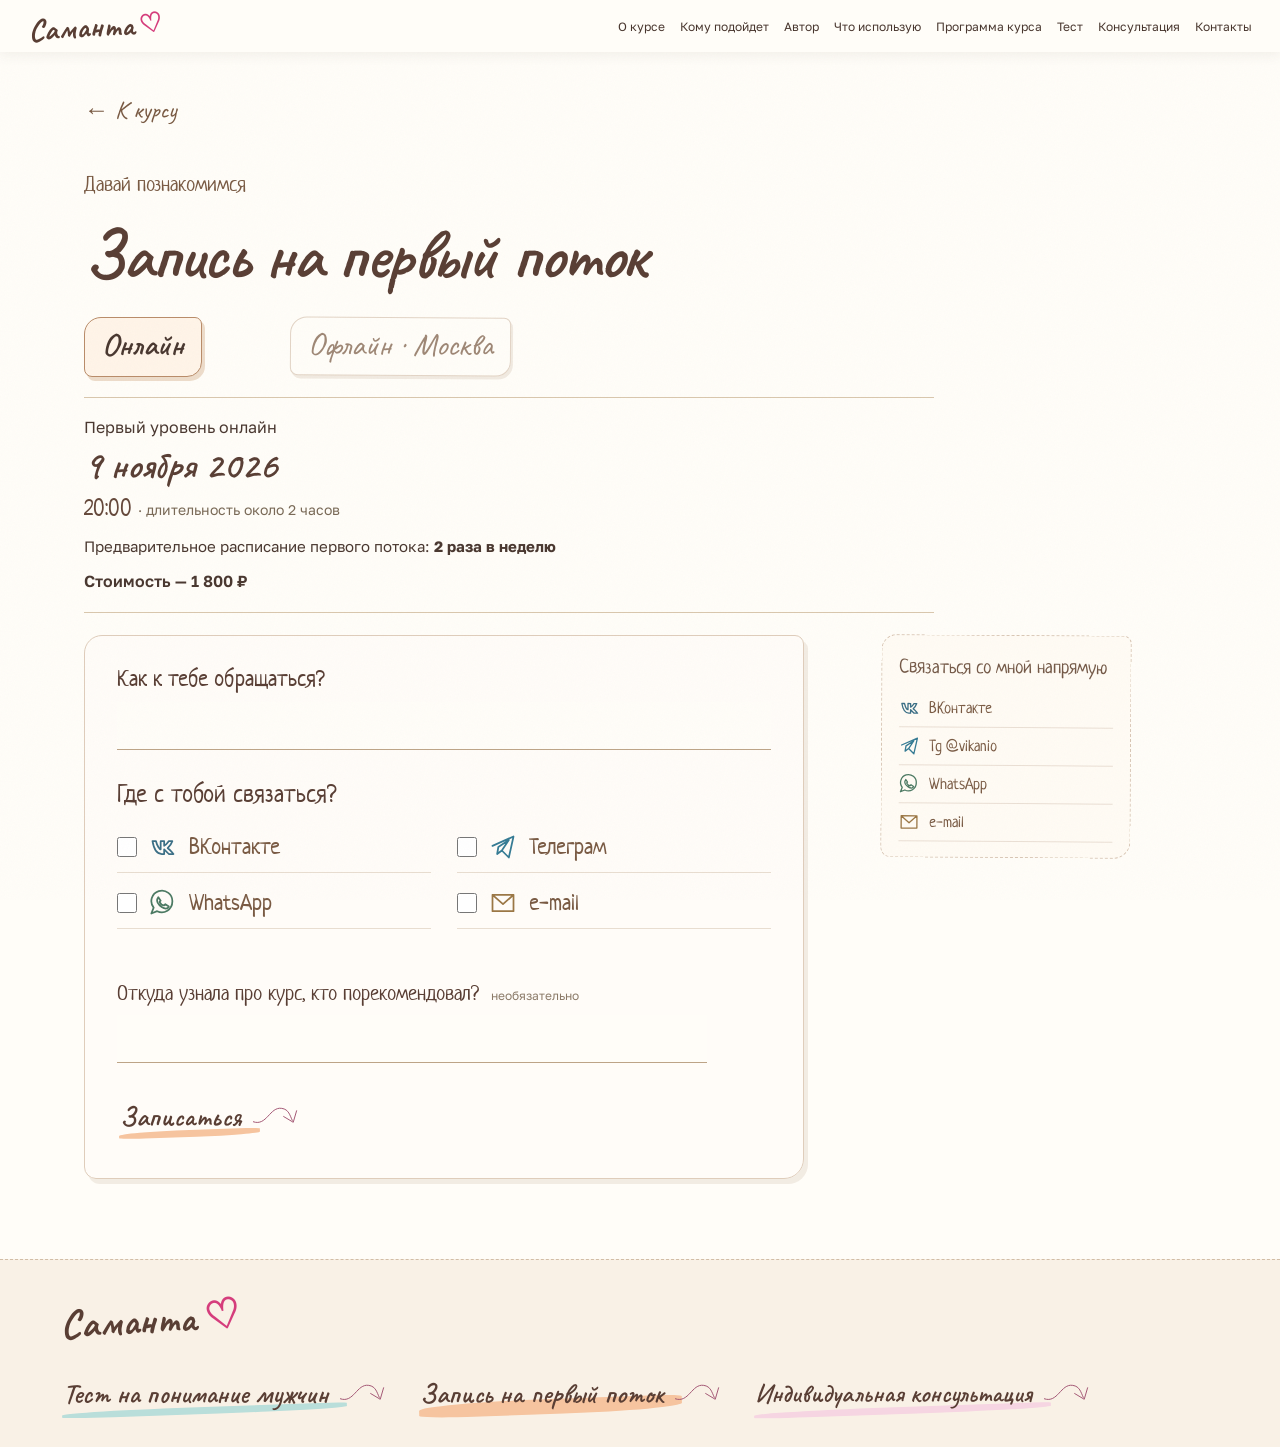
==== commit b43b4136: "Исправить обращение в форме записи" ====
--- a/site/booking/index.html
+++ b/site/booking/index.html
@@ -1,2 +1,2 @@
 <!doctype html>
-<html lang="ru"><head><meta charset="utf-8"><meta name="viewport" content="width=device-width,initial-scale=1"><meta name="robots" content="noindex,nofollow"><title>Запись на встречу — Саманта</title><meta name="description" content="Запись на первый поток курса Саманта и индивидуальную консультацию."><link rel="canonical" href="https://vikakhotian.github.io/types/booking/"><link rel="icon" href="../assets/favicon.svg" type="image/svg+xml"><link rel="preload" href="../assets/fonts/caveat.woff" as="font" type="font/woff" crossorigin><link rel="stylesheet" href="../styles.css?v=21"><link rel="stylesheet" href="../scrapbook.css?v=20"><link rel="stylesheet" href="../refinements.css?v=20"><link rel="stylesheet" href="../expressive.css?v=22"><link rel="stylesheet" href="../services.css?v=26"><script src="../site-config.js?v=25" defer></script><script src="../site-navigation.js?v=20" defer></script><script src="../page-shell.js?v=20" defer></script><script src="booking.js?v=24" defer></script></head><body class="booking-page"><a class="skip" href="#main">К содержанию</a><div class="reading-progress" aria-hidden="true"><span id="reading-progress"></span></div><header class="site-header"><a href="https://vikakhotian.github.io/types/" class="wordmark" aria-label="Саманта — на главную" data-site-home="">Саманта<span aria-hidden="true">♡</span></a><button id="menu-toggle" class="menu-toggle" aria-expanded="false" aria-controls="main-nav" aria-label="Открыть меню"><span></span><span></span></button><nav id="main-nav" aria-label="Основное меню"><a href="../#about-course">О курсе</a><a href="../#fit">Кому подойдет</a><a href="../#author">Автор</a><a href="../#methods">Что использую</a><a href="../#program">Программа курса</a><a href="https://vikakhotian.github.io/types/test/" data-site-test="">Тест</a><a href="https://vikakhotian.github.io/types/consultation/" data-site-consultation="">Консультация</a><a href="https://vikakhotian.github.io/types/booking/" data-site-contact="">Контакты</a></nav></header><main id="main" class="service-main"><a class="service-back" data-site-home href="../">← К курсу</a><section class="booking-intro"><p class="service-kicker">Давай познакомимся</p><h1 id="booking-title">Запись на первый поток</h1><div class="booking-tabs" role="tablist" aria-label="Формат первого уровня"><button class="booking-tab" id="format-online" type="button" role="tab" aria-selected="true" aria-controls="booking-offer-online" data-booking-format="online">Онлайн</button><button class="booking-tab" id="format-offline" type="button" role="tab" aria-selected="false" aria-controls="booking-offer-offline" tabindex="-1" data-booking-format="offline">Офлайн · Москва</button></div><div id="booking-offer"><div id="booking-offer-online" class="booking-offer" role="tabpanel" aria-labelledby="format-online"><p>Первый уровень онлайн</p><p class="booking-date">9 ноября 2026</p><p class="booking-time">20:00 <span>· длительность около 2 часов</span></p><p class="booking-schedule">Предварительное расписание первого потока: <strong>2 раза в неделю</strong></p><p class="booking-price">Стоимость — 1 800 ₽</p></div><div id="booking-offer-offline" class="booking-offer" role="tabpanel" aria-labelledby="format-offline" hidden><p>Предварительная дата урока первого уровня · офлайн</p><p class="booking-date">22 ноября 2026</p><p>Предварительная локация — лофт в центре Москвы</p><p class="booking-price">Стоимость — 3 500 ₽</p></div></div></section><div class="booking-layout"><noscript><style>#booking-form{display:none}</style><p>Для записи через форму включи JavaScript. Можно также <a href="https://t.me/vikanio">написать Вике в Telegram</a>.</p></noscript><form id="booking-form" novalidate><div class="booking-choice-intro"><div class="form-field"><label for="booking-name">Как к тебе обращаться?</label><input id="booking-name" name="name" class="text-input" type="text" autocomplete="name" minlength="2" maxlength="80" required form="booking-form"></div></div><fieldset class="contact-methods"><legend>Где с тобой связаться?</legend><p class="field-help">Выбери один или несколько способов</p><div class="channel-options"><label><input type="checkbox" name="channel" value="vk"><svg class="contact-channel-icon channel-vk" viewbox="0 0 24 24" fill="none" stroke="currentColor" stroke-width="1.5" stroke-linecap="round" stroke-linejoin="round" aria-hidden="true"><path d="M3 7h3c1 4 3 7 4 7V7h3v4c2-1 3-3 4-4h3c-1 3-3 5-4 6 2 1 4 4 5 5h-4l-4-4v4h-2C6 18 4 13 3 7Z"></path></svg> ВКонтакте</label><label><input type="checkbox" name="channel" value="telegram"><svg class="contact-channel-icon channel-telegram" viewbox="0 0 24 24" fill="none" stroke="currentColor" stroke-width="1.5" stroke-linecap="round" stroke-linejoin="round" aria-hidden="true"><path d="m3 11 18-8-4 18-6-6-4 3 1-6 9-6-6 9"></path></svg> Телеграм</label><label><input type="checkbox" name="channel" value="whatsapp"><svg class="contact-channel-icon channel-whatsapp" viewbox="0 0 24 24" fill="none" stroke="currentColor" stroke-width="1.5" stroke-linecap="round" stroke-linejoin="round" aria-hidden="true"><path d="M20 11a9 9 0 0 1-13 8l-5 2 2-5A9 9 0 1 1 20 11Z"></path><path d="m8 7 2 3-1 1c1 2 2 3 4 3l1-1 3 2c-2 5-11-2-10-6Z"></path></svg> WhatsApp</label><label><input type="checkbox" name="channel" value="email"><svg class="contact-channel-icon channel-email" viewbox="0 0 24 24" fill="none" stroke="currentColor" stroke-width="1.5" stroke-linecap="round" stroke-linejoin="round" aria-hidden="true"><path d="M3 5h18v14H3Zm0 0 9 8 9-8"></path></svg> e-mail</label></div></fieldset><div id="channel-fields"><div class="channel-pane" data-channel="vk" hidden><label for="contact-vk">ID или короткое имя ВКонтакте</label><input id="contact-vk" class="text-input" name="vk" type="text" placeholder="id123456789" maxlength="100" autocomplete="off" disabled></div><div class="channel-pane" data-channel="telegram" hidden><label for="contact-telegram">Юзернейм в Телеграме</label><input id="contact-telegram" class="text-input" name="telegram" type="text" placeholder="@your_name" maxlength="64" autocomplete="off" disabled></div><div class="channel-pane" data-channel="whatsapp" hidden><label for="contact-whatsapp">Номер телефона для WhatsApp</label><input id="contact-whatsapp" class="text-input" name="whatsapp" type="tel" placeholder="+7 900 123-45-67" maxlength="30" autocomplete="tel" disabled></div><div class="channel-pane" data-channel="email" hidden><label for="contact-email">Твой e-mail</label><input id="contact-email" class="text-input" name="email" type="email" placeholder="name@example.com" maxlength="160" autocomplete="email" disabled></div></div><div class="referral-field"><label for="booking-referral">Откуда узнали про курс, кто порекомендовал? <span class="optional-note">необязательно</span></label><input id="booking-referral" class="text-input" name="referral" type="text" maxlength="300" autocomplete="off"></div><div class="booking-honeypot" aria-hidden="true"><label>Сайт<input name="website" type="text" tabindex="-1" autocomplete="off"></label></div><p id="booking-contact-warning" class="booking-contact-warning" role="note" hidden="">Проверь, что контакты указаны без ошибки!</p><p id="booking-error" class="booking-error" role="alert"></p><button id="booking-submit" class="cta primary" type="submit" disabled>Записаться<svg xmlns="http://www.w3.org/2000/svg" class="action-arrow" viewbox="0 0 100 60" fill="none" stroke="currentColor" stroke-width="2" stroke-linecap="round" aria-hidden="true"><path d="M5 40C33 50 39 8 64 12c15 2 17 15 22 25M68 29l20 12 7-24"></path></svg></button></form><aside class="booking-aside"><h2>Связаться со мной напрямую</h2><div class="direct-contacts" aria-label="Контакты Вики"><a class="direct-social" data-direct-social="vk" target="_blank" rel="noopener noreferrer" href="https://vk.ru/vikanio"><svg class="direct-contact-icon channel-vk" viewbox="0 0 24 24" fill="none" stroke="currentColor" stroke-width="1.5" stroke-linecap="round" stroke-linejoin="round" aria-hidden="true"><path d="M3 7h3c1 4 3 7 4 7V7h3v4c2-1 3-3 4-4h3c-1 3-3 5-4 6 2 1 4 4 5 5h-4l-4-4v4h-2C6 18 4 13 3 7Z"></path></svg><span>ВКонтакте</span></a><a class="direct-social" data-direct-social="telegram" data-direct-telegram target="_blank" rel="noopener noreferrer" href="https://t.me/vikanio"><svg class="direct-contact-icon channel-telegram" viewbox="0 0 24 24" fill="none" stroke="currentColor" stroke-width="1.5" stroke-linecap="round" stroke-linejoin="round" aria-hidden="true"><path d="m3 11 18-8-4 18-6-6-4 3 1-6 9-6-6 9"></path></svg><span>Tg @vikanio</span></a><a class="direct-social" data-direct-social="whatsapp" target="_blank" rel="noopener noreferrer" href="https://wa.me/79162501475"><svg class="direct-contact-icon channel-whatsapp" viewbox="0 0 24 24" fill="none" stroke="currentColor" stroke-width="1.5" stroke-linecap="round" stroke-linejoin="round" aria-hidden="true"><path d="M20 11a9 9 0 0 1-13 8l-5 2 2-5A9 9 0 1 1 20 11Z"></path><path d="m8 7 2 3-1 1c1 2 2 3 4 3l1-1 3 2c-2 5-11-2-10-6Z"></path></svg><span>WhatsApp</span></a><a class="direct-social" data-direct-social="email" href="mailto:vhotyan@gmail.com"><svg class="direct-contact-icon channel-email" viewbox="0 0 24 24" fill="none" stroke="currentColor" stroke-width="1.5" stroke-linecap="round" stroke-linejoin="round" aria-hidden="true"><path d="M3 5h18v14H3Zm0 0 9 8 9-8"></path></svg><span>e-mail</span></a></div></aside></div><p id="booking-status" class="booking-status" role="status" aria-live="polite"></p><section id="booking-calendar" class="calendar-section booking-calendar" hidden="" aria-labelledby="booking-calendar-title"><h2 id="booking-calendar-title">Добавить занятие в календарь?</h2><p>Google Календарь откроется с уже заполненными датой и временем.</p><a id="booking-calendar-link" href="#" class="cta secondary" target="_blank" rel="noopener noreferrer">Добавить в Google Календарь</a></section></main><footer class="footer"><div class="footer-inner"><a class="wordmark" data-site-home href="https://vikakhotian.github.io/types/">Саманта<span aria-hidden="true">♡</span></a><div class="ctas"><a class="cta primary" data-site-test href="../test/">Тест на понимание мужчин<svg xmlns="http://www.w3.org/2000/svg" class="action-arrow" viewbox="0 0 100 60" fill="none" stroke="currentColor" stroke-width="2" stroke-linecap="round" aria-hidden="true"><path d="M5 40C33 50 39 8 64 12c15 2 17 15 22 25M68 29l20 12 7-24"></path></svg></a><a class="cta secondary" data-site-contact href="https://vikakhotian.github.io/types/booking/">Запись на первый поток<svg xmlns="http://www.w3.org/2000/svg" class="action-arrow" viewbox="0 0 100 60" fill="none" stroke="currentColor" stroke-width="2" stroke-linecap="round" aria-hidden="true"><path d="M5 40C33 50 39 8 64 12c15 2 17 15 22 25M68 29l20 12 7-24"></path></svg></a><a class="cta consultation-footer" data-site-consultation href="https://vikakhotian.github.io/types/consultation/">Индивидуальная консультация<svg class="action-arrow" viewbox="0 0 100 60" fill="none" stroke="currentColor" stroke-width="2" stroke-linecap="round" aria-hidden="true"><path d="M5 40C33 50 39 8 64 12c15 2 17 15 22 25M68 29l20 12 7-24"></path></svg></a></div></div></footer><button id="back-top" class="back-top" aria-label="Наверх" hidden><svg class="icon " viewbox="0 0 24 24" fill="none" stroke="currentColor" stroke-width="1.5" stroke-linecap="round" stroke-linejoin="round" aria-hidden="true"><path d="M3 12h17m-6-6 6 6-6 6"></path></svg></button></body></html>+<html lang="ru"><head><meta charset="utf-8"><meta name="viewport" content="width=device-width,initial-scale=1"><meta name="robots" content="noindex,nofollow"><title>Запись на встречу — Саманта</title><meta name="description" content="Запись на первый поток курса Саманта и индивидуальную консультацию."><link rel="canonical" href="https://vikakhotian.github.io/types/booking/"><link rel="icon" href="../assets/favicon.svg" type="image/svg+xml"><link rel="preload" href="../assets/fonts/caveat.woff" as="font" type="font/woff" crossorigin><link rel="stylesheet" href="../styles.css?v=21"><link rel="stylesheet" href="../scrapbook.css?v=20"><link rel="stylesheet" href="../refinements.css?v=20"><link rel="stylesheet" href="../expressive.css?v=22"><link rel="stylesheet" href="../services.css?v=26"><script src="../site-config.js?v=25" defer></script><script src="../site-navigation.js?v=20" defer></script><script src="../page-shell.js?v=20" defer></script><script src="booking.js?v=24" defer></script></head><body class="booking-page"><a class="skip" href="#main">К содержанию</a><div class="reading-progress" aria-hidden="true"><span id="reading-progress"></span></div><header class="site-header"><a href="https://vikakhotian.github.io/types/" class="wordmark" aria-label="Саманта — на главную" data-site-home="">Саманта<span aria-hidden="true">♡</span></a><button id="menu-toggle" class="menu-toggle" aria-expanded="false" aria-controls="main-nav" aria-label="Открыть меню"><span></span><span></span></button><nav id="main-nav" aria-label="Основное меню"><a href="../#about-course">О курсе</a><a href="../#fit">Кому подойдет</a><a href="../#author">Автор</a><a href="../#methods">Что использую</a><a href="../#program">Программа курса</a><a href="https://vikakhotian.github.io/types/test/" data-site-test="">Тест</a><a href="https://vikakhotian.github.io/types/consultation/" data-site-consultation="">Консультация</a><a href="https://vikakhotian.github.io/types/booking/" data-site-contact="">Контакты</a></nav></header><main id="main" class="service-main"><a class="service-back" data-site-home href="../">← К курсу</a><section class="booking-intro"><p class="service-kicker">Давай познакомимся</p><h1 id="booking-title">Запись на первый поток</h1><div class="booking-tabs" role="tablist" aria-label="Формат первого уровня"><button class="booking-tab" id="format-online" type="button" role="tab" aria-selected="true" aria-controls="booking-offer-online" data-booking-format="online">Онлайн</button><button class="booking-tab" id="format-offline" type="button" role="tab" aria-selected="false" aria-controls="booking-offer-offline" tabindex="-1" data-booking-format="offline">Офлайн · Москва</button></div><div id="booking-offer"><div id="booking-offer-online" class="booking-offer" role="tabpanel" aria-labelledby="format-online"><p>Первый уровень онлайн</p><p class="booking-date">9 ноября 2026</p><p class="booking-time">20:00 <span>· длительность около 2 часов</span></p><p class="booking-schedule">Предварительное расписание первого потока: <strong>2 раза в неделю</strong></p><p class="booking-price">Стоимость — 1 800 ₽</p></div><div id="booking-offer-offline" class="booking-offer" role="tabpanel" aria-labelledby="format-offline" hidden><p>Предварительная дата урока первого уровня · офлайн</p><p class="booking-date">22 ноября 2026</p><p>Предварительная локация — лофт в центре Москвы</p><p class="booking-price">Стоимость — 3 500 ₽</p></div></div></section><div class="booking-layout"><noscript><style>#booking-form{display:none}</style><p>Для записи через форму включи JavaScript. Можно также <a href="https://t.me/vikanio">написать Вике в Telegram</a>.</p></noscript><form id="booking-form" novalidate><div class="booking-choice-intro"><div class="form-field"><label for="booking-name">Как к тебе обращаться?</label><input id="booking-name" name="name" class="text-input" type="text" autocomplete="name" minlength="2" maxlength="80" required form="booking-form"></div></div><fieldset class="contact-methods"><legend>Где с тобой связаться?</legend><p class="field-help">Выбери один или несколько способов</p><div class="channel-options"><label><input type="checkbox" name="channel" value="vk"><svg class="contact-channel-icon channel-vk" viewbox="0 0 24 24" fill="none" stroke="currentColor" stroke-width="1.5" stroke-linecap="round" stroke-linejoin="round" aria-hidden="true"><path d="M3 7h3c1 4 3 7 4 7V7h3v4c2-1 3-3 4-4h3c-1 3-3 5-4 6 2 1 4 4 5 5h-4l-4-4v4h-2C6 18 4 13 3 7Z"></path></svg> ВКонтакте</label><label><input type="checkbox" name="channel" value="telegram"><svg class="contact-channel-icon channel-telegram" viewbox="0 0 24 24" fill="none" stroke="currentColor" stroke-width="1.5" stroke-linecap="round" stroke-linejoin="round" aria-hidden="true"><path d="m3 11 18-8-4 18-6-6-4 3 1-6 9-6-6 9"></path></svg> Телеграм</label><label><input type="checkbox" name="channel" value="whatsapp"><svg class="contact-channel-icon channel-whatsapp" viewbox="0 0 24 24" fill="none" stroke="currentColor" stroke-width="1.5" stroke-linecap="round" stroke-linejoin="round" aria-hidden="true"><path d="M20 11a9 9 0 0 1-13 8l-5 2 2-5A9 9 0 1 1 20 11Z"></path><path d="m8 7 2 3-1 1c1 2 2 3 4 3l1-1 3 2c-2 5-11-2-10-6Z"></path></svg> WhatsApp</label><label><input type="checkbox" name="channel" value="email"><svg class="contact-channel-icon channel-email" viewbox="0 0 24 24" fill="none" stroke="currentColor" stroke-width="1.5" stroke-linecap="round" stroke-linejoin="round" aria-hidden="true"><path d="M3 5h18v14H3Zm0 0 9 8 9-8"></path></svg> e-mail</label></div></fieldset><div id="channel-fields"><div class="channel-pane" data-channel="vk" hidden><label for="contact-vk">ID или короткое имя ВКонтакте</label><input id="contact-vk" class="text-input" name="vk" type="text" placeholder="id123456789" maxlength="100" autocomplete="off" disabled></div><div class="channel-pane" data-channel="telegram" hidden><label for="contact-telegram">Юзернейм в Телеграме</label><input id="contact-telegram" class="text-input" name="telegram" type="text" placeholder="@your_name" maxlength="64" autocomplete="off" disabled></div><div class="channel-pane" data-channel="whatsapp" hidden><label for="contact-whatsapp">Номер телефона для WhatsApp</label><input id="contact-whatsapp" class="text-input" name="whatsapp" type="tel" placeholder="+7 900 123-45-67" maxlength="30" autocomplete="tel" disabled></div><div class="channel-pane" data-channel="email" hidden><label for="contact-email">Твой e-mail</label><input id="contact-email" class="text-input" name="email" type="email" placeholder="name@example.com" maxlength="160" autocomplete="email" disabled></div></div><div class="referral-field"><label for="booking-referral">Откуда узнала про курс, кто порекомендовал? <span class="optional-note">необязательно</span></label><input id="booking-referral" class="text-input" name="referral" type="text" maxlength="300" autocomplete="off"></div><div class="booking-honeypot" aria-hidden="true"><label>Сайт<input name="website" type="text" tabindex="-1" autocomplete="off"></label></div><p id="booking-contact-warning" class="booking-contact-warning" role="note" hidden="">Проверь, что контакты указаны без ошибки!</p><p id="booking-error" class="booking-error" role="alert"></p><button id="booking-submit" class="cta primary" type="submit" disabled>Записаться<svg xmlns="http://www.w3.org/2000/svg" class="action-arrow" viewbox="0 0 100 60" fill="none" stroke="currentColor" stroke-width="2" stroke-linecap="round" aria-hidden="true"><path d="M5 40C33 50 39 8 64 12c15 2 17 15 22 25M68 29l20 12 7-24"></path></svg></button></form><aside class="booking-aside"><h2>Связаться со мной напрямую</h2><div class="direct-contacts" aria-label="Контакты Вики"><a class="direct-social" data-direct-social="vk" target="_blank" rel="noopener noreferrer" href="https://vk.ru/vikanio"><svg class="direct-contact-icon channel-vk" viewbox="0 0 24 24" fill="none" stroke="currentColor" stroke-width="1.5" stroke-linecap="round" stroke-linejoin="round" aria-hidden="true"><path d="M3 7h3c1 4 3 7 4 7V7h3v4c2-1 3-3 4-4h3c-1 3-3 5-4 6 2 1 4 4 5 5h-4l-4-4v4h-2C6 18 4 13 3 7Z"></path></svg><span>ВКонтакте</span></a><a class="direct-social" data-direct-social="telegram" data-direct-telegram target="_blank" rel="noopener noreferrer" href="https://t.me/vikanio"><svg class="direct-contact-icon channel-telegram" viewbox="0 0 24 24" fill="none" stroke="currentColor" stroke-width="1.5" stroke-linecap="round" stroke-linejoin="round" aria-hidden="true"><path d="m3 11 18-8-4 18-6-6-4 3 1-6 9-6-6 9"></path></svg><span>Tg @vikanio</span></a><a class="direct-social" data-direct-social="whatsapp" target="_blank" rel="noopener noreferrer" href="https://wa.me/79162501475"><svg class="direct-contact-icon channel-whatsapp" viewbox="0 0 24 24" fill="none" stroke="currentColor" stroke-width="1.5" stroke-linecap="round" stroke-linejoin="round" aria-hidden="true"><path d="M20 11a9 9 0 0 1-13 8l-5 2 2-5A9 9 0 1 1 20 11Z"></path><path d="m8 7 2 3-1 1c1 2 2 3 4 3l1-1 3 2c-2 5-11-2-10-6Z"></path></svg><span>WhatsApp</span></a><a class="direct-social" data-direct-social="email" href="mailto:vhotyan@gmail.com"><svg class="direct-contact-icon channel-email" viewbox="0 0 24 24" fill="none" stroke="currentColor" stroke-width="1.5" stroke-linecap="round" stroke-linejoin="round" aria-hidden="true"><path d="M3 5h18v14H3Zm0 0 9 8 9-8"></path></svg><span>e-mail</span></a></div></aside></div><p id="booking-status" class="booking-status" role="status" aria-live="polite"></p><section id="booking-calendar" class="calendar-section booking-calendar" hidden="" aria-labelledby="booking-calendar-title"><h2 id="booking-calendar-title">Добавить занятие в календарь?</h2><p>Google Календарь откроется с уже заполненными датой и временем.</p><a id="booking-calendar-link" href="#" class="cta secondary" target="_blank" rel="noopener noreferrer">Добавить в Google Календарь</a></section></main><footer class="footer"><div class="footer-inner"><a class="wordmark" data-site-home href="https://vikakhotian.github.io/types/">Саманта<span aria-hidden="true">♡</span></a><div class="ctas"><a class="cta primary" data-site-test href="../test/">Тест на понимание мужчин<svg xmlns="http://www.w3.org/2000/svg" class="action-arrow" viewbox="0 0 100 60" fill="none" stroke="currentColor" stroke-width="2" stroke-linecap="round" aria-hidden="true"><path d="M5 40C33 50 39 8 64 12c15 2 17 15 22 25M68 29l20 12 7-24"></path></svg></a><a class="cta secondary" data-site-contact href="https://vikakhotian.github.io/types/booking/">Запись на первый поток<svg xmlns="http://www.w3.org/2000/svg" class="action-arrow" viewbox="0 0 100 60" fill="none" stroke="currentColor" stroke-width="2" stroke-linecap="round" aria-hidden="true"><path d="M5 40C33 50 39 8 64 12c15 2 17 15 22 25M68 29l20 12 7-24"></path></svg></a><a class="cta consultation-footer" data-site-consultation href="https://vikakhotian.github.io/types/consultation/">Индивидуальная консультация<svg class="action-arrow" viewbox="0 0 100 60" fill="none" stroke="currentColor" stroke-width="2" stroke-linecap="round" aria-hidden="true"><path d="M5 40C33 50 39 8 64 12c15 2 17 15 22 25M68 29l20 12 7-24"></path></svg></a></div></div></footer><button id="back-top" class="back-top" aria-label="Наверх" hidden><svg class="icon " viewbox="0 0 24 24" fill="none" stroke="currentColor" stroke-width="1.5" stroke-linecap="round" stroke-linejoin="round" aria-hidden="true"><path d="M3 12h17m-6-6 6 6-6 6"></path></svg></button></body></html>
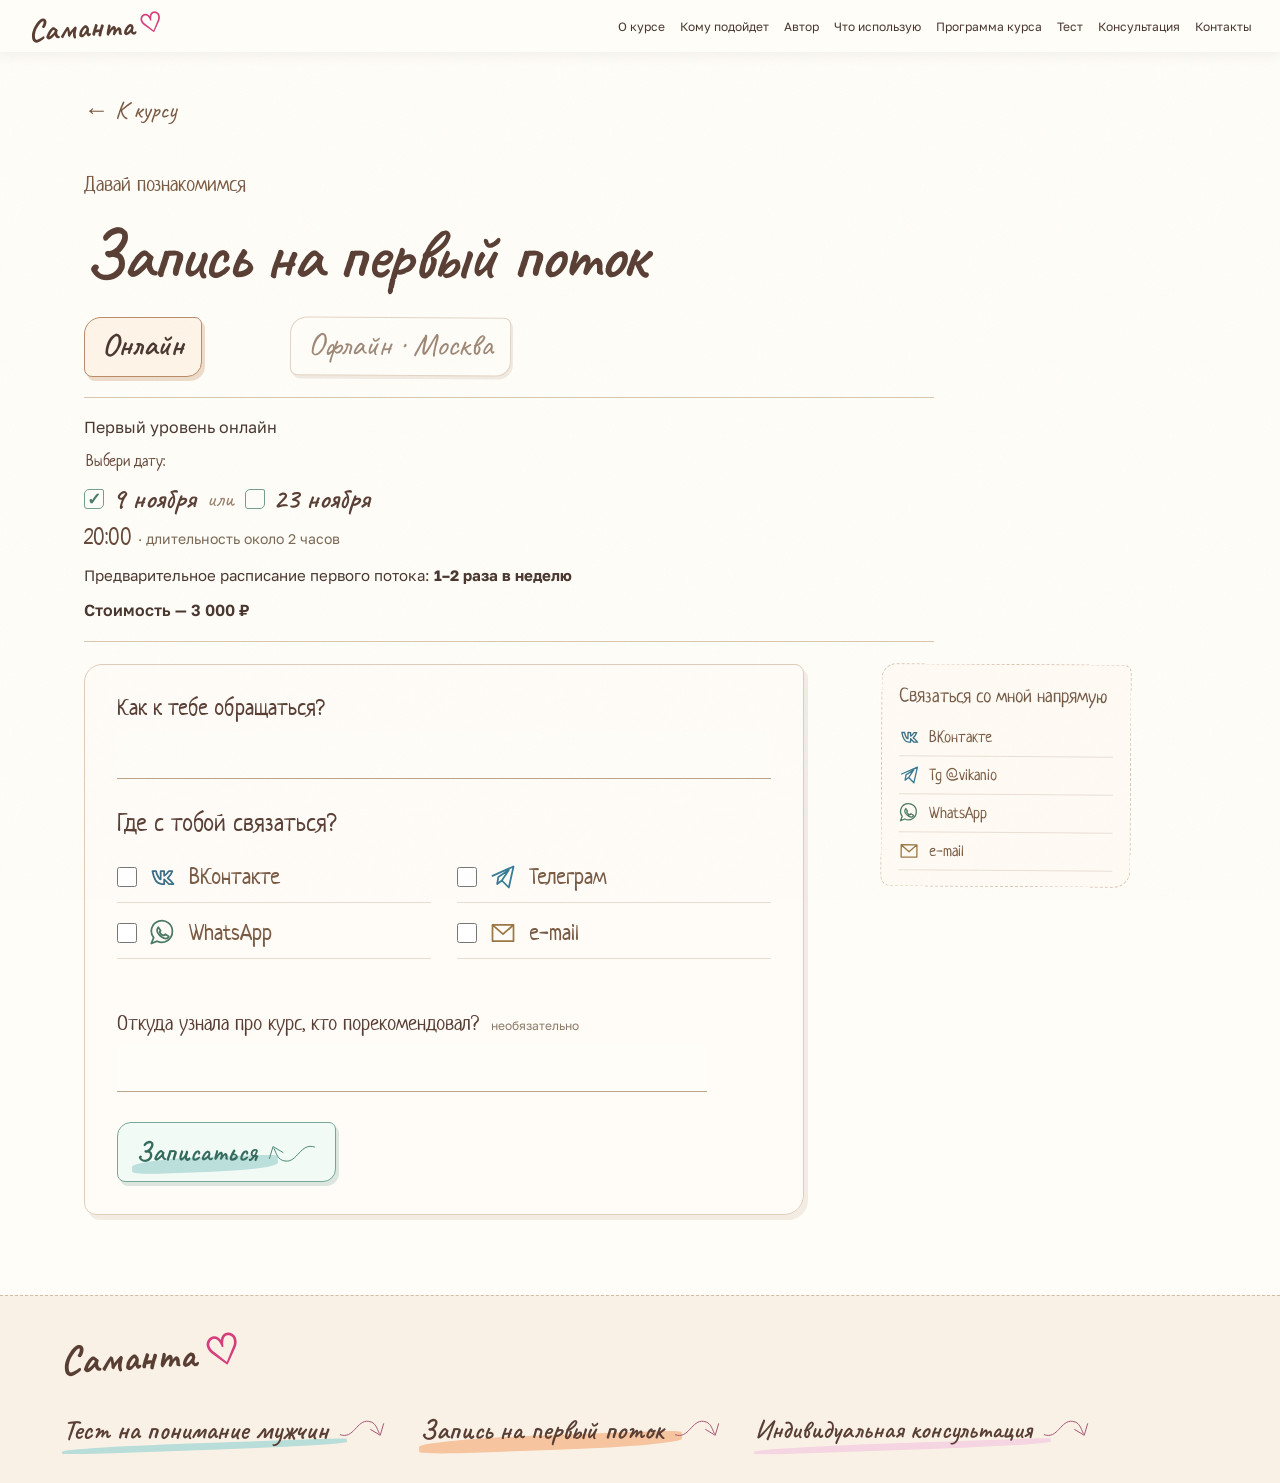
==== commit 58fc06c0: "Обновить даты и стоимость первого потока" ====
--- a/site/booking/index.html
+++ b/site/booking/index.html
@@ -1,2 +1,2 @@
 <!doctype html>
-<html lang="ru"><head><meta charset="utf-8"><meta name="viewport" content="width=device-width,initial-scale=1"><meta name="robots" content="noindex,nofollow"><title>Запись на встречу — Саманта</title><meta name="description" content="Запись на первый поток курса Саманта и индивидуальную консультацию."><link rel="canonical" href="https://vikakhotian.github.io/types/booking/"><link rel="icon" href="../assets/favicon.svg" type="image/svg+xml"><link rel="preload" href="../assets/fonts/caveat.woff" as="font" type="font/woff" crossorigin><link rel="stylesheet" href="../styles.css?v=21"><link rel="stylesheet" href="../scrapbook.css?v=20"><link rel="stylesheet" href="../refinements.css?v=20"><link rel="stylesheet" href="../expressive.css?v=22"><link rel="stylesheet" href="../services.css?v=26"><script src="../site-config.js?v=25" defer></script><script src="../site-navigation.js?v=20" defer></script><script src="../page-shell.js?v=20" defer></script><script src="booking.js?v=24" defer></script></head><body class="booking-page"><a class="skip" href="#main">К содержанию</a><div class="reading-progress" aria-hidden="true"><span id="reading-progress"></span></div><header class="site-header"><a href="https://vikakhotian.github.io/types/" class="wordmark" aria-label="Саманта — на главную" data-site-home="">Саманта<span aria-hidden="true">♡</span></a><button id="menu-toggle" class="menu-toggle" aria-expanded="false" aria-controls="main-nav" aria-label="Открыть меню"><span></span><span></span></button><nav id="main-nav" aria-label="Основное меню"><a href="../#about-course">О курсе</a><a href="../#fit">Кому подойдет</a><a href="../#author">Автор</a><a href="../#methods">Что использую</a><a href="../#program">Программа курса</a><a href="https://vikakhotian.github.io/types/test/" data-site-test="">Тест</a><a href="https://vikakhotian.github.io/types/consultation/" data-site-consultation="">Консультация</a><a href="https://vikakhotian.github.io/types/booking/" data-site-contact="">Контакты</a></nav></header><main id="main" class="service-main"><a class="service-back" data-site-home href="../">← К курсу</a><section class="booking-intro"><p class="service-kicker">Давай познакомимся</p><h1 id="booking-title">Запись на первый поток</h1><div class="booking-tabs" role="tablist" aria-label="Формат первого уровня"><button class="booking-tab" id="format-online" type="button" role="tab" aria-selected="true" aria-controls="booking-offer-online" data-booking-format="online">Онлайн</button><button class="booking-tab" id="format-offline" type="button" role="tab" aria-selected="false" aria-controls="booking-offer-offline" tabindex="-1" data-booking-format="offline">Офлайн · Москва</button></div><div id="booking-offer"><div id="booking-offer-online" class="booking-offer" role="tabpanel" aria-labelledby="format-online"><p>Первый уровень онлайн</p><p class="booking-date">9 ноября 2026</p><p class="booking-time">20:00 <span>· длительность около 2 часов</span></p><p class="booking-schedule">Предварительное расписание первого потока: <strong>2 раза в неделю</strong></p><p class="booking-price">Стоимость — 1 800 ₽</p></div><div id="booking-offer-offline" class="booking-offer" role="tabpanel" aria-labelledby="format-offline" hidden><p>Предварительная дата урока первого уровня · офлайн</p><p class="booking-date">22 ноября 2026</p><p>Предварительная локация — лофт в центре Москвы</p><p class="booking-price">Стоимость — 3 500 ₽</p></div></div></section><div class="booking-layout"><noscript><style>#booking-form{display:none}</style><p>Для записи через форму включи JavaScript. Можно также <a href="https://t.me/vikanio">написать Вике в Telegram</a>.</p></noscript><form id="booking-form" novalidate><div class="booking-choice-intro"><div class="form-field"><label for="booking-name">Как к тебе обращаться?</label><input id="booking-name" name="name" class="text-input" type="text" autocomplete="name" minlength="2" maxlength="80" required form="booking-form"></div></div><fieldset class="contact-methods"><legend>Где с тобой связаться?</legend><p class="field-help">Выбери один или несколько способов</p><div class="channel-options"><label><input type="checkbox" name="channel" value="vk"><svg class="contact-channel-icon channel-vk" viewbox="0 0 24 24" fill="none" stroke="currentColor" stroke-width="1.5" stroke-linecap="round" stroke-linejoin="round" aria-hidden="true"><path d="M3 7h3c1 4 3 7 4 7V7h3v4c2-1 3-3 4-4h3c-1 3-3 5-4 6 2 1 4 4 5 5h-4l-4-4v4h-2C6 18 4 13 3 7Z"></path></svg> ВКонтакте</label><label><input type="checkbox" name="channel" value="telegram"><svg class="contact-channel-icon channel-telegram" viewbox="0 0 24 24" fill="none" stroke="currentColor" stroke-width="1.5" stroke-linecap="round" stroke-linejoin="round" aria-hidden="true"><path d="m3 11 18-8-4 18-6-6-4 3 1-6 9-6-6 9"></path></svg> Телеграм</label><label><input type="checkbox" name="channel" value="whatsapp"><svg class="contact-channel-icon channel-whatsapp" viewbox="0 0 24 24" fill="none" stroke="currentColor" stroke-width="1.5" stroke-linecap="round" stroke-linejoin="round" aria-hidden="true"><path d="M20 11a9 9 0 0 1-13 8l-5 2 2-5A9 9 0 1 1 20 11Z"></path><path d="m8 7 2 3-1 1c1 2 2 3 4 3l1-1 3 2c-2 5-11-2-10-6Z"></path></svg> WhatsApp</label><label><input type="checkbox" name="channel" value="email"><svg class="contact-channel-icon channel-email" viewbox="0 0 24 24" fill="none" stroke="currentColor" stroke-width="1.5" stroke-linecap="round" stroke-linejoin="round" aria-hidden="true"><path d="M3 5h18v14H3Zm0 0 9 8 9-8"></path></svg> e-mail</label></div></fieldset><div id="channel-fields"><div class="channel-pane" data-channel="vk" hidden><label for="contact-vk">ID или короткое имя ВКонтакте</label><input id="contact-vk" class="text-input" name="vk" type="text" placeholder="id123456789" maxlength="100" autocomplete="off" disabled></div><div class="channel-pane" data-channel="telegram" hidden><label for="contact-telegram">Юзернейм в Телеграме</label><input id="contact-telegram" class="text-input" name="telegram" type="text" placeholder="@your_name" maxlength="64" autocomplete="off" disabled></div><div class="channel-pane" data-channel="whatsapp" hidden><label for="contact-whatsapp">Номер телефона для WhatsApp</label><input id="contact-whatsapp" class="text-input" name="whatsapp" type="tel" placeholder="+7 900 123-45-67" maxlength="30" autocomplete="tel" disabled></div><div class="channel-pane" data-channel="email" hidden><label for="contact-email">Твой e-mail</label><input id="contact-email" class="text-input" name="email" type="email" placeholder="name@example.com" maxlength="160" autocomplete="email" disabled></div></div><div class="referral-field"><label for="booking-referral">Откуда узнала про курс, кто порекомендовал? <span class="optional-note">необязательно</span></label><input id="booking-referral" class="text-input" name="referral" type="text" maxlength="300" autocomplete="off"></div><div class="booking-honeypot" aria-hidden="true"><label>Сайт<input name="website" type="text" tabindex="-1" autocomplete="off"></label></div><p id="booking-contact-warning" class="booking-contact-warning" role="note" hidden="">Проверь, что контакты указаны без ошибки!</p><p id="booking-error" class="booking-error" role="alert"></p><button id="booking-submit" class="cta primary" type="submit" disabled>Записаться<svg xmlns="http://www.w3.org/2000/svg" class="action-arrow" viewbox="0 0 100 60" fill="none" stroke="currentColor" stroke-width="2" stroke-linecap="round" aria-hidden="true"><path d="M5 40C33 50 39 8 64 12c15 2 17 15 22 25M68 29l20 12 7-24"></path></svg></button></form><aside class="booking-aside"><h2>Связаться со мной напрямую</h2><div class="direct-contacts" aria-label="Контакты Вики"><a class="direct-social" data-direct-social="vk" target="_blank" rel="noopener noreferrer" href="https://vk.ru/vikanio"><svg class="direct-contact-icon channel-vk" viewbox="0 0 24 24" fill="none" stroke="currentColor" stroke-width="1.5" stroke-linecap="round" stroke-linejoin="round" aria-hidden="true"><path d="M3 7h3c1 4 3 7 4 7V7h3v4c2-1 3-3 4-4h3c-1 3-3 5-4 6 2 1 4 4 5 5h-4l-4-4v4h-2C6 18 4 13 3 7Z"></path></svg><span>ВКонтакте</span></a><a class="direct-social" data-direct-social="telegram" data-direct-telegram target="_blank" rel="noopener noreferrer" href="https://t.me/vikanio"><svg class="direct-contact-icon channel-telegram" viewbox="0 0 24 24" fill="none" stroke="currentColor" stroke-width="1.5" stroke-linecap="round" stroke-linejoin="round" aria-hidden="true"><path d="m3 11 18-8-4 18-6-6-4 3 1-6 9-6-6 9"></path></svg><span>Tg @vikanio</span></a><a class="direct-social" data-direct-social="whatsapp" target="_blank" rel="noopener noreferrer" href="https://wa.me/79162501475"><svg class="direct-contact-icon channel-whatsapp" viewbox="0 0 24 24" fill="none" stroke="currentColor" stroke-width="1.5" stroke-linecap="round" stroke-linejoin="round" aria-hidden="true"><path d="M20 11a9 9 0 0 1-13 8l-5 2 2-5A9 9 0 1 1 20 11Z"></path><path d="m8 7 2 3-1 1c1 2 2 3 4 3l1-1 3 2c-2 5-11-2-10-6Z"></path></svg><span>WhatsApp</span></a><a class="direct-social" data-direct-social="email" href="mailto:vhotyan@gmail.com"><svg class="direct-contact-icon channel-email" viewbox="0 0 24 24" fill="none" stroke="currentColor" stroke-width="1.5" stroke-linecap="round" stroke-linejoin="round" aria-hidden="true"><path d="M3 5h18v14H3Zm0 0 9 8 9-8"></path></svg><span>e-mail</span></a></div></aside></div><p id="booking-status" class="booking-status" role="status" aria-live="polite"></p><section id="booking-calendar" class="calendar-section booking-calendar" hidden="" aria-labelledby="booking-calendar-title"><h2 id="booking-calendar-title">Добавить занятие в календарь?</h2><p>Google Календарь откроется с уже заполненными датой и временем.</p><a id="booking-calendar-link" href="#" class="cta secondary" target="_blank" rel="noopener noreferrer">Добавить в Google Календарь</a></section></main><footer class="footer"><div class="footer-inner"><a class="wordmark" data-site-home href="https://vikakhotian.github.io/types/">Саманта<span aria-hidden="true">♡</span></a><div class="ctas"><a class="cta primary" data-site-test href="../test/">Тест на понимание мужчин<svg xmlns="http://www.w3.org/2000/svg" class="action-arrow" viewbox="0 0 100 60" fill="none" stroke="currentColor" stroke-width="2" stroke-linecap="round" aria-hidden="true"><path d="M5 40C33 50 39 8 64 12c15 2 17 15 22 25M68 29l20 12 7-24"></path></svg></a><a class="cta secondary" data-site-contact href="https://vikakhotian.github.io/types/booking/">Запись на первый поток<svg xmlns="http://www.w3.org/2000/svg" class="action-arrow" viewbox="0 0 100 60" fill="none" stroke="currentColor" stroke-width="2" stroke-linecap="round" aria-hidden="true"><path d="M5 40C33 50 39 8 64 12c15 2 17 15 22 25M68 29l20 12 7-24"></path></svg></a><a class="cta consultation-footer" data-site-consultation href="https://vikakhotian.github.io/types/consultation/">Индивидуальная консультация<svg class="action-arrow" viewbox="0 0 100 60" fill="none" stroke="currentColor" stroke-width="2" stroke-linecap="round" aria-hidden="true"><path d="M5 40C33 50 39 8 64 12c15 2 17 15 22 25M68 29l20 12 7-24"></path></svg></a></div></div></footer><button id="back-top" class="back-top" aria-label="Наверх" hidden><svg class="icon " viewbox="0 0 24 24" fill="none" stroke="currentColor" stroke-width="1.5" stroke-linecap="round" stroke-linejoin="round" aria-hidden="true"><path d="M3 12h17m-6-6 6 6-6 6"></path></svg></button></body></html>+<html lang="ru"><head><meta charset="utf-8"><meta name="viewport" content="width=device-width,initial-scale=1"><meta name="robots" content="noindex,nofollow"><title>Запись на встречу — Саманта</title><meta name="description" content="Запись на первый поток курса Саманта и индивидуальную консультацию."><link rel="canonical" href="https://vikakhotian.github.io/types/booking/"><link rel="icon" href="../assets/favicon.svg" type="image/svg+xml"><link rel="preload" href="../assets/fonts/caveat.woff" as="font" type="font/woff" crossorigin><link rel="stylesheet" href="../styles.css?v=21"><link rel="stylesheet" href="../scrapbook.css?v=20"><link rel="stylesheet" href="../refinements.css?v=20"><link rel="stylesheet" href="../expressive.css?v=22"><link rel="stylesheet" href="../services.css?v=27"><script src="../site-config.js?v=26" defer></script><script src="../site-navigation.js?v=20" defer></script><script src="../page-shell.js?v=20" defer></script><script src="booking.js?v=25" defer></script></head><body class="booking-page"><a class="skip" href="#main">К содержанию</a><div class="reading-progress" aria-hidden="true"><span id="reading-progress"></span></div><header class="site-header"><a href="https://vikakhotian.github.io/types/" class="wordmark" aria-label="Саманта — на главную" data-site-home="">Саманта<span aria-hidden="true">♡</span></a><button id="menu-toggle" class="menu-toggle" aria-expanded="false" aria-controls="main-nav" aria-label="Открыть меню"><span></span><span></span></button><nav id="main-nav" aria-label="Основное меню"><a href="../#about-course">О курсе</a><a href="../#fit">Кому подойдет</a><a href="../#author">Автор</a><a href="../#methods">Что использую</a><a href="../#program">Программа курса</a><a href="https://vikakhotian.github.io/types/test/" data-site-test="">Тест</a><a href="https://vikakhotian.github.io/types/consultation/" data-site-consultation="">Консультация</a><a href="https://vikakhotian.github.io/types/booking/" data-site-contact="">Контакты</a></nav></header><main id="main" class="service-main"><a class="service-back" data-site-home href="../">← К курсу</a><section class="booking-intro"><p class="service-kicker">Давай познакомимся</p><h1 id="booking-title">Запись на первый поток</h1><div class="booking-tabs" role="tablist" aria-label="Формат первого уровня"><button class="booking-tab" id="format-online" type="button" role="tab" aria-selected="true" aria-controls="booking-offer-online" data-booking-format="online">Онлайн</button><button class="booking-tab" id="format-offline" type="button" role="tab" aria-selected="false" aria-controls="booking-offer-offline" tabindex="-1" data-booking-format="offline">Офлайн · Москва</button></div><div id="booking-offer"><div id="booking-offer-online" class="booking-offer" role="tabpanel" aria-labelledby="format-online"><p>Первый уровень онлайн</p><fieldset class="course-date-choice"><legend>Выбери дату:</legend><div class="course-date-options"><label><input type="radio" name="course-date" value="2026-11-09" checked><span>9 ноября</span></label><span class="date-or">или</span><label><input type="radio" name="course-date" value="2026-11-23"><span>23 ноября</span></label></div></fieldset><p class="booking-time">20:00 <span>· длительность около 2 часов</span></p><p class="booking-schedule">Предварительное расписание первого потока: <strong>1–2 раза в неделю</strong></p><p class="booking-price">Стоимость — 3 000 ₽</p></div><div id="booking-offer-offline" class="booking-offer" role="tabpanel" aria-labelledby="format-offline" hidden><p>Предварительная дата урока первого уровня · офлайн</p><p class="booking-date">декабрь 2026</p><p>Предварительная локация — лофт в центре Москвы</p><p class="booking-price">Стоимость — 5 000 ₽</p></div></div></section><div class="booking-layout"><noscript><style>#booking-form{display:none}</style><p>Для записи через форму включи JavaScript. Можно также <a href="https://t.me/vikanio">написать Вике в Telegram</a>.</p></noscript><form id="booking-form" novalidate><div class="booking-choice-intro"><div class="form-field"><label for="booking-name">Как к тебе обращаться?</label><input id="booking-name" name="name" class="text-input" type="text" autocomplete="name" minlength="2" maxlength="80" required form="booking-form"></div></div><fieldset class="contact-methods"><legend>Где с тобой связаться?</legend><p class="field-help">Выбери один или несколько способов</p><div class="channel-options"><label><input type="checkbox" name="channel" value="vk"><svg class="contact-channel-icon channel-vk" viewbox="0 0 24 24" fill="none" stroke="currentColor" stroke-width="1.5" stroke-linecap="round" stroke-linejoin="round" aria-hidden="true"><path d="M3 7h3c1 4 3 7 4 7V7h3v4c2-1 3-3 4-4h3c-1 3-3 5-4 6 2 1 4 4 5 5h-4l-4-4v4h-2C6 18 4 13 3 7Z"></path></svg> ВКонтакте</label><label><input type="checkbox" name="channel" value="telegram"><svg class="contact-channel-icon channel-telegram" viewbox="0 0 24 24" fill="none" stroke="currentColor" stroke-width="1.5" stroke-linecap="round" stroke-linejoin="round" aria-hidden="true"><path d="m3 11 18-8-4 18-6-6-4 3 1-6 9-6-6 9"></path></svg> Телеграм</label><label><input type="checkbox" name="channel" value="whatsapp"><svg class="contact-channel-icon channel-whatsapp" viewbox="0 0 24 24" fill="none" stroke="currentColor" stroke-width="1.5" stroke-linecap="round" stroke-linejoin="round" aria-hidden="true"><path d="M20 11a9 9 0 0 1-13 8l-5 2 2-5A9 9 0 1 1 20 11Z"></path><path d="m8 7 2 3-1 1c1 2 2 3 4 3l1-1 3 2c-2 5-11-2-10-6Z"></path></svg> WhatsApp</label><label><input type="checkbox" name="channel" value="email"><svg class="contact-channel-icon channel-email" viewbox="0 0 24 24" fill="none" stroke="currentColor" stroke-width="1.5" stroke-linecap="round" stroke-linejoin="round" aria-hidden="true"><path d="M3 5h18v14H3Zm0 0 9 8 9-8"></path></svg> e-mail</label></div></fieldset><div id="channel-fields"><div class="channel-pane" data-channel="vk" hidden><label for="contact-vk">ID или короткое имя ВКонтакте</label><input id="contact-vk" class="text-input" name="vk" type="text" placeholder="id123456789" maxlength="100" autocomplete="off" disabled></div><div class="channel-pane" data-channel="telegram" hidden><label for="contact-telegram">Юзернейм в Телеграме</label><input id="contact-telegram" class="text-input" name="telegram" type="text" placeholder="@your_name" maxlength="64" autocomplete="off" disabled></div><div class="channel-pane" data-channel="whatsapp" hidden><label for="contact-whatsapp">Номер телефона для WhatsApp</label><input id="contact-whatsapp" class="text-input" name="whatsapp" type="tel" placeholder="+7 900 123-45-67" maxlength="30" autocomplete="tel" disabled></div><div class="channel-pane" data-channel="email" hidden><label for="contact-email">Твой e-mail</label><input id="contact-email" class="text-input" name="email" type="email" placeholder="name@example.com" maxlength="160" autocomplete="email" disabled></div></div><div class="referral-field"><label for="booking-referral">Откуда узнала про курс, кто порекомендовал? <span class="optional-note">необязательно</span></label><input id="booking-referral" class="text-input" name="referral" type="text" maxlength="300" autocomplete="off"></div><div class="booking-honeypot" aria-hidden="true"><label>Сайт<input name="website" type="text" tabindex="-1" autocomplete="off"></label></div><p id="booking-contact-warning" class="booking-contact-warning" role="note" hidden="">Проверь, что контакты указаны без ошибки!</p><p id="booking-error" class="booking-error" role="alert"></p><button id="booking-submit" class="cta primary" type="submit" disabled>Записаться<svg xmlns="http://www.w3.org/2000/svg" class="action-arrow" viewbox="0 0 100 60" fill="none" stroke="currentColor" stroke-width="2" stroke-linecap="round" aria-hidden="true"><path d="M5 40C33 50 39 8 64 12c15 2 17 15 22 25M68 29l20 12 7-24"></path></svg></button></form><aside class="booking-aside"><h2>Связаться со мной напрямую</h2><div class="direct-contacts" aria-label="Контакты Вики"><a class="direct-social" data-direct-social="vk" target="_blank" rel="noopener noreferrer" href="https://vk.ru/vikanio"><svg class="direct-contact-icon channel-vk" viewbox="0 0 24 24" fill="none" stroke="currentColor" stroke-width="1.5" stroke-linecap="round" stroke-linejoin="round" aria-hidden="true"><path d="M3 7h3c1 4 3 7 4 7V7h3v4c2-1 3-3 4-4h3c-1 3-3 5-4 6 2 1 4 4 5 5h-4l-4-4v4h-2C6 18 4 13 3 7Z"></path></svg><span>ВКонтакте</span></a><a class="direct-social" data-direct-social="telegram" data-direct-telegram target="_blank" rel="noopener noreferrer" href="https://t.me/vikanio"><svg class="direct-contact-icon channel-telegram" viewbox="0 0 24 24" fill="none" stroke="currentColor" stroke-width="1.5" stroke-linecap="round" stroke-linejoin="round" aria-hidden="true"><path d="m3 11 18-8-4 18-6-6-4 3 1-6 9-6-6 9"></path></svg><span>Tg @vikanio</span></a><a class="direct-social" data-direct-social="whatsapp" target="_blank" rel="noopener noreferrer" href="https://wa.me/79162501475"><svg class="direct-contact-icon channel-whatsapp" viewbox="0 0 24 24" fill="none" stroke="currentColor" stroke-width="1.5" stroke-linecap="round" stroke-linejoin="round" aria-hidden="true"><path d="M20 11a9 9 0 0 1-13 8l-5 2 2-5A9 9 0 1 1 20 11Z"></path><path d="m8 7 2 3-1 1c1 2 2 3 4 3l1-1 3 2c-2 5-11-2-10-6Z"></path></svg><span>WhatsApp</span></a><a class="direct-social" data-direct-social="email" href="mailto:vhotyan@gmail.com"><svg class="direct-contact-icon channel-email" viewbox="0 0 24 24" fill="none" stroke="currentColor" stroke-width="1.5" stroke-linecap="round" stroke-linejoin="round" aria-hidden="true"><path d="M3 5h18v14H3Zm0 0 9 8 9-8"></path></svg><span>e-mail</span></a></div></aside></div><p id="booking-status" class="booking-status" role="status" aria-live="polite"></p><section id="booking-calendar" class="calendar-section booking-calendar" hidden="" aria-labelledby="booking-calendar-title"><h2 id="booking-calendar-title">Добавить занятие в календарь?</h2><p>Google Календарь откроется с уже заполненными датой и временем.</p><a id="booking-calendar-link" href="#" class="cta secondary" target="_blank" rel="noopener noreferrer">Добавить в Google Календарь</a></section></main><footer class="footer"><div class="footer-inner"><a class="wordmark" data-site-home href="https://vikakhotian.github.io/types/">Саманта<span aria-hidden="true">♡</span></a><div class="ctas"><a class="cta primary" data-site-test href="../test/">Тест на понимание мужчин<svg xmlns="http://www.w3.org/2000/svg" class="action-arrow" viewbox="0 0 100 60" fill="none" stroke="currentColor" stroke-width="2" stroke-linecap="round" aria-hidden="true"><path d="M5 40C33 50 39 8 64 12c15 2 17 15 22 25M68 29l20 12 7-24"></path></svg></a><a class="cta secondary" data-site-contact href="https://vikakhotian.github.io/types/booking/">Запись на первый поток<svg xmlns="http://www.w3.org/2000/svg" class="action-arrow" viewbox="0 0 100 60" fill="none" stroke="currentColor" stroke-width="2" stroke-linecap="round" aria-hidden="true"><path d="M5 40C33 50 39 8 64 12c15 2 17 15 22 25M68 29l20 12 7-24"></path></svg></a><a class="cta consultation-footer" data-site-consultation href="https://vikakhotian.github.io/types/consultation/">Индивидуальная консультация<svg class="action-arrow" viewbox="0 0 100 60" fill="none" stroke="currentColor" stroke-width="2" stroke-linecap="round" aria-hidden="true"><path d="M5 40C33 50 39 8 64 12c15 2 17 15 22 25M68 29l20 12 7-24"></path></svg></a></div></div></footer><button id="back-top" class="back-top" aria-label="Наверх" hidden><svg class="icon " viewbox="0 0 24 24" fill="none" stroke="currentColor" stroke-width="1.5" stroke-linecap="round" stroke-linejoin="round" aria-hidden="true"><path d="M3 12h17m-6-6 6 6-6 6"></path></svg></button></body></html>
--- a/site/services.css
+++ b/site/services.css
@@ -255,3 +255,12 @@
  .booking-calendar{padding:21px 18px}
 }
 @media(max-width:390px){.booking-aside .direct-contacts{grid-template-columns:1fr}}
+
+/* Version 27: two online dates and a stronger green booking action. */
+.course-date-choice{border:0;margin:9px 0 4px;padding:0}.course-date-choice legend{font-family:Neucha,cursive;font-size:16px;color:#65483a;margin-bottom:8px}.course-date-options{display:flex;align-items:center;gap:11px;flex-wrap:wrap}.course-date-options label{display:inline-flex;align-items:center;gap:8px;cursor:pointer;font-family:Caveat,cursive;font-size:29px;font-weight:600;color:#593e34}.course-date-options input{appearance:none;width:20px;height:20px;margin:0;border:1.5px solid #739e91;border-radius:5px 2px 5px 3px;background:#fffdf8;display:grid;place-items:center;cursor:pointer}.course-date-options input:checked:after{content:'✓';font-family:Golos,sans-serif;font-size:17px;font-weight:700;line-height:1;color:#477c6d}.course-date-options input:focus-visible{outline:2px dashed #6f9d90;outline-offset:4px}.date-or{font-family:Caveat,cursive;font-size:22px;color:#9a806c}
+#booking-submit{margin-top:5px;padding:10px 18px!important;border:1.5px solid #76a799!important;border-radius:14px 7px 13px 8px!important;background:#f2faf6!important;color:#356b5d!important;box-shadow:3px 4px 0 rgba(111,157,144,.24)!important}
+#booking-submit:before{left:14px!important;right:57px!important;bottom:9px!important;height:15px!important;background:#b9deda!important;opacity:.95}
+#booking-submit:hover:before{height:24px!important;background:#90cbc4!important}
+#booking-submit .action-arrow{color:#4d8979;transform:rotate(180deg);width:50px;height:38px}
+#booking-submit:hover .action-arrow{transform:rotate(180deg) translate(-3px,2px)}
+@media(max-width:390px){.course-date-options label{font-size:26px}.course-date-options{gap:8px}}
